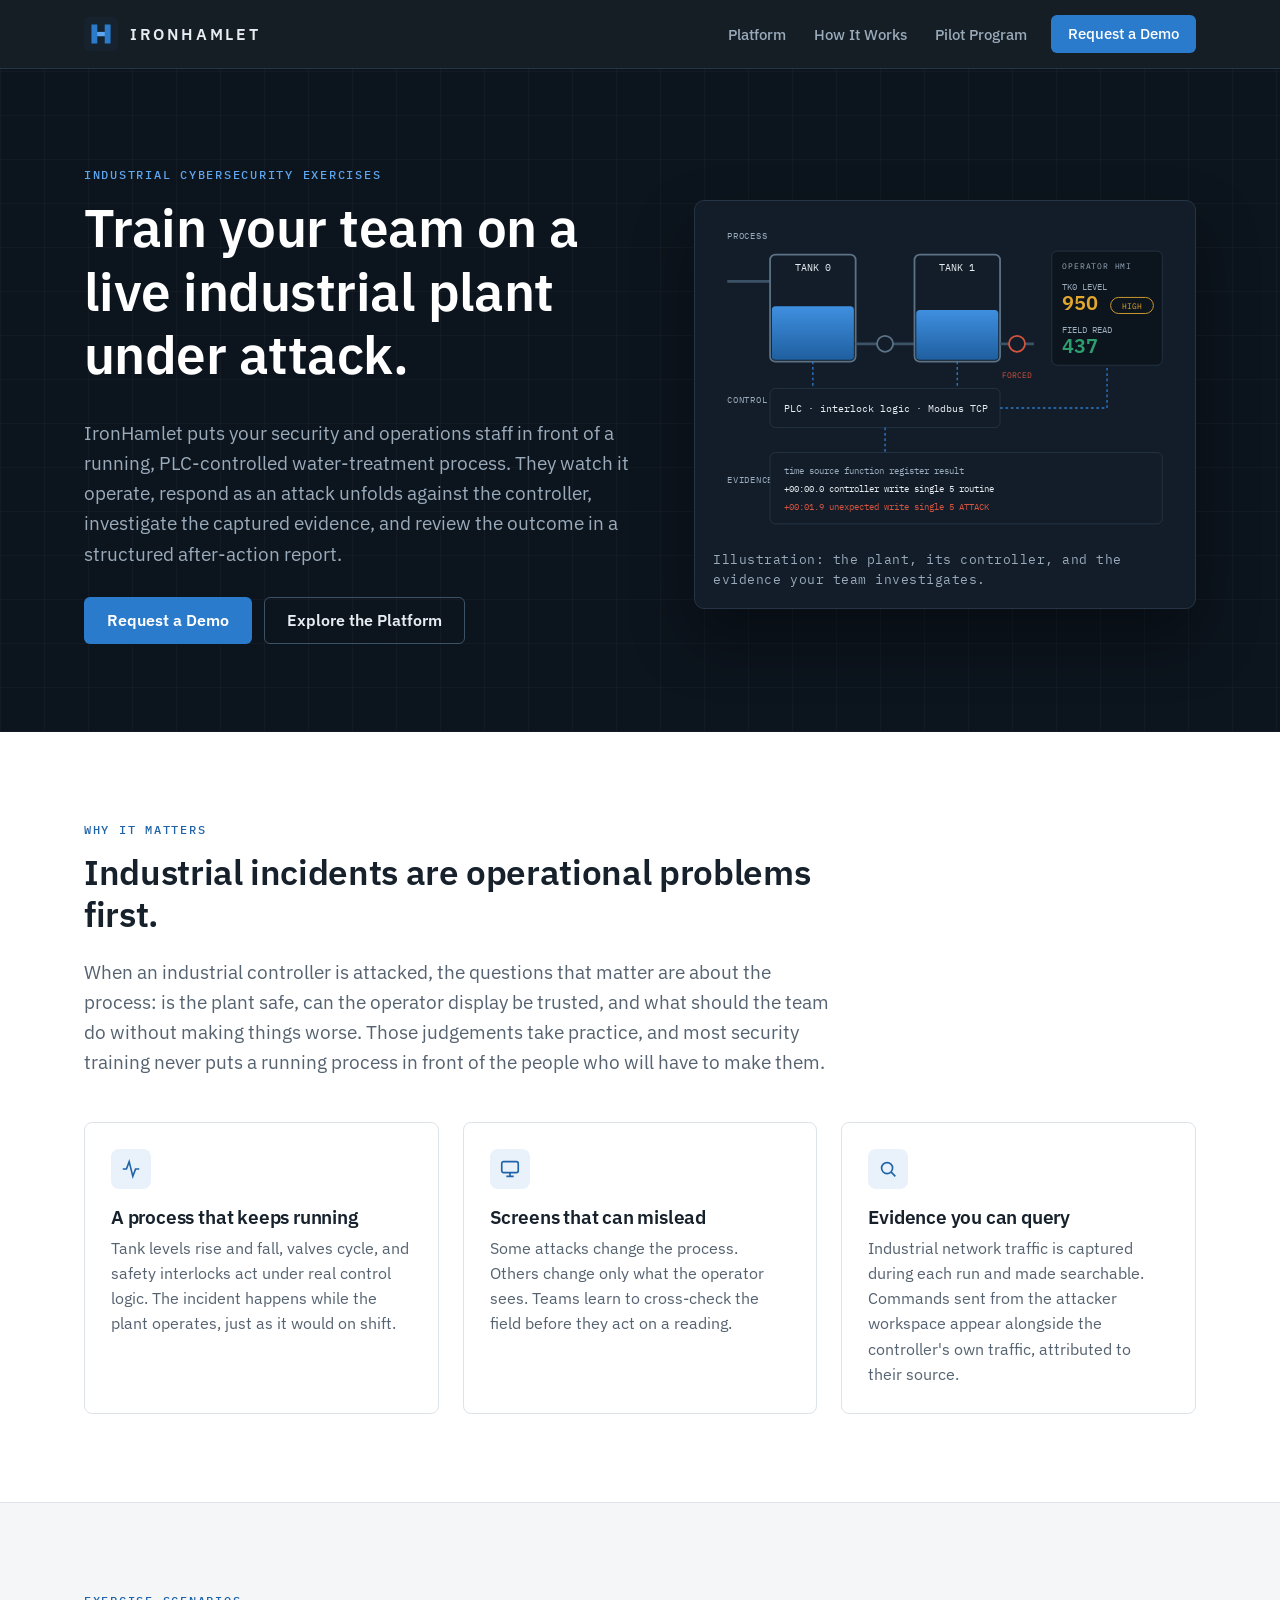
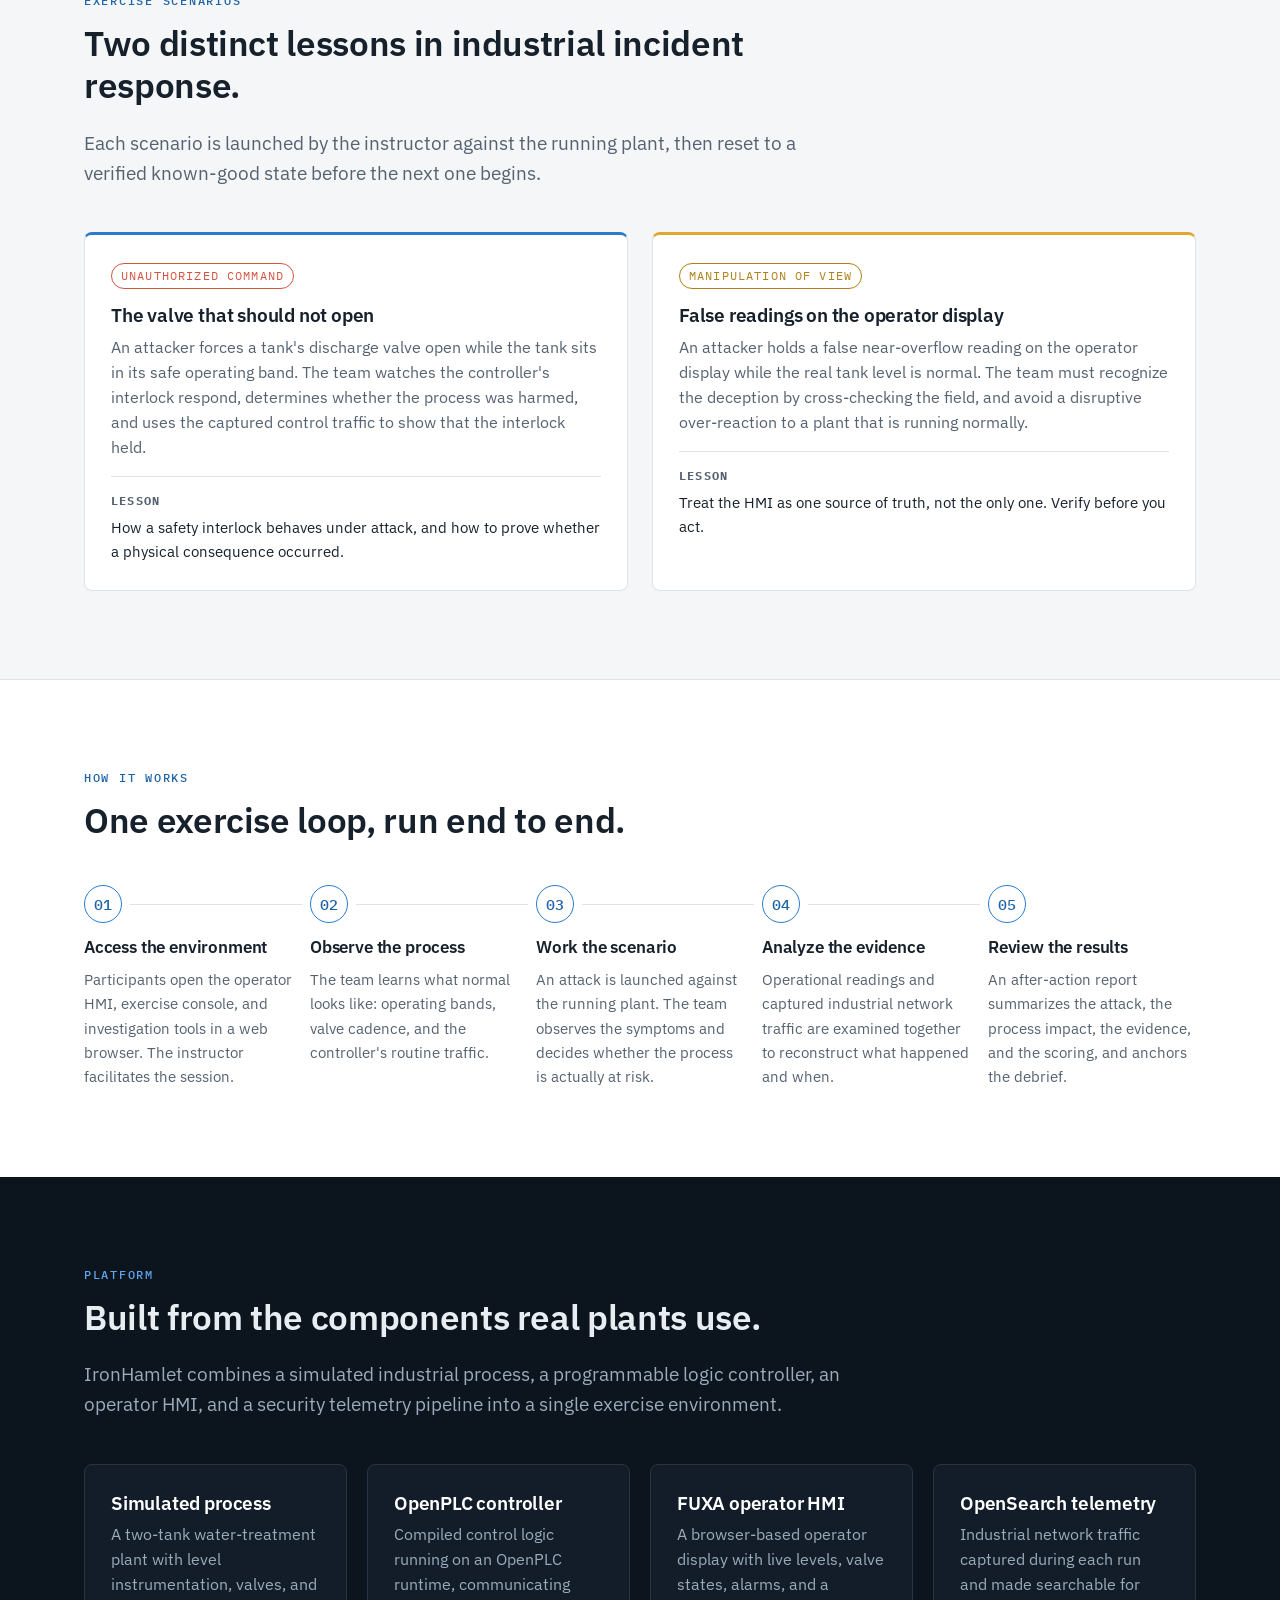
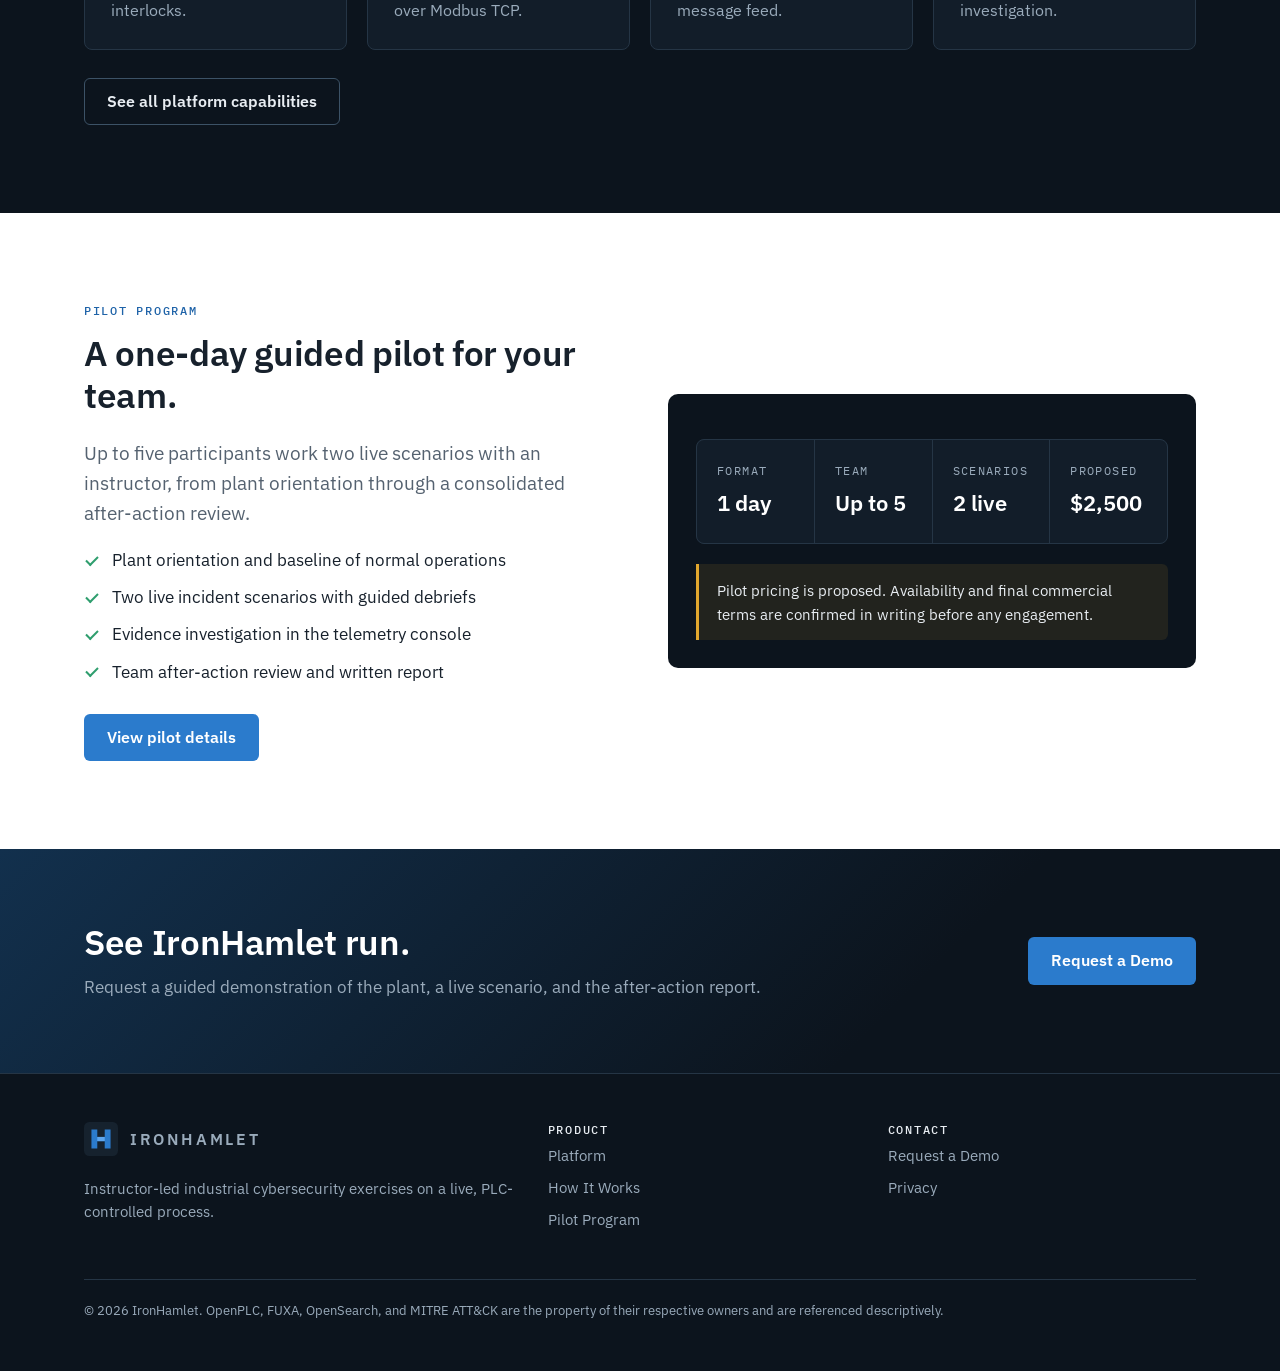
==== index.html @ 6c57e278 "Initial IronHamlet marketing site Static, responsive site for ironhamlet.com: homepage, platform, pi" ====
<!doctype html>
<html lang="en">
<head>
  <meta charset="utf-8">
  <meta name="viewport" content="width=device-width, initial-scale=1">
  <title>IronHamlet | Industrial Cybersecurity Exercises on a Live Plant</title>
  <meta name="description" content="IronHamlet is an instructor-led industrial cybersecurity exercise. Teams defend a PLC-controlled water-treatment process against live attacks, investigate captured evidence, and review an after-action report.">
  <link rel="canonical" href="https://ironhamlet.com/">
  <meta name="theme-color" content="#0c141d">
  <meta property="og:type" content="website">
  <meta property="og:site_name" content="IronHamlet">
  <meta property="og:title" content="IronHamlet | Industrial Cybersecurity Exercises on a Live Plant">
  <meta property="og:description" content="Train your team to respond to an attack on a running industrial process, then investigate the evidence and review what happened.">
  <meta property="og:url" content="https://ironhamlet.com/">
  <meta property="og:image" content="https://ironhamlet.com/assets/img/og-image.png">
  <meta property="og:image:width" content="1200">
  <meta property="og:image:height" content="630">
  <meta property="og:image:alt" content="IronHamlet: industrial cybersecurity exercises on a live plant">
  <meta name="twitter:card" content="summary_large_image">
  <meta name="twitter:title" content="IronHamlet | Industrial Cybersecurity Exercises on a Live Plant">
  <meta name="twitter:description" content="Train your team to respond to an attack on a running industrial process, then investigate the evidence and review what happened.">
  <meta name="twitter:image" content="https://ironhamlet.com/assets/img/og-image.png">
  <link rel="icon" href="/assets/img/mark.svg" type="image/svg+xml">
  <link rel="apple-touch-icon" href="/assets/img/apple-touch-icon.png">
  <link rel="preconnect" href="https://fonts.googleapis.com">
  <link rel="preconnect" href="https://fonts.gstatic.com" crossorigin>
  <link href="https://fonts.googleapis.com/css2?family=IBM+Plex+Mono:wght@500&family=IBM+Plex+Sans:wght@400;500;600&display=swap" rel="stylesheet">
  <link rel="stylesheet" href="/assets/css/site.css">
  <script type="application/ld+json">
  {
    "@context": "https://schema.org",
    "@type": "Organization",
    "name": "IronHamlet",
    "url": "https://ironhamlet.com/",
    "logo": "https://ironhamlet.com/assets/img/apple-touch-icon.png",
    "description": "Instructor-led industrial cybersecurity exercises on a live, PLC-controlled process."
  }
  </script>
</head>
<body>
  <a class="skip-link" href="#main">Skip to content</a>

  <header class="site-header">
    <div class="container">
      <a class="brand" href="/" aria-label="IronHamlet home">
        <svg viewBox="0 0 64 64" aria-hidden="true"><rect width="64" height="64" rx="10" fill="#16222e"/><path d="M14 14h11v14h14V14h11v36H39V36H25v14H14z" fill="#2b7bcc"/><path d="M25 28h14v8H25z" fill="#5ea6ee"/></svg>
        <span class="brand-name">IRONHAMLET</span>
      </a>
      <button class="nav-toggle" type="button" aria-expanded="false" aria-controls="site-nav">Menu</button>
      <nav id="site-nav" class="nav" aria-label="Primary">
        <a href="/platform/">Platform</a>
        <a href="/#how-it-works">How It Works</a>
        <a href="/pilot/">Pilot Program</a>
        <a class="btn btn-primary" href="/contact/">Request a Demo</a>
      </nav>
    </div>
  </header>

  <main id="main">
    <section class="hero dark">
      <div class="container hero-grid">
        <div>
          <p class="eyebrow">Industrial cybersecurity exercises</p>
          <h1>Train your team on a live industrial plant under attack.</h1>
          <p class="lead">IronHamlet puts your security and operations staff in front of a running, PLC-controlled water-treatment process. They watch it operate, respond as an attack unfolds against the controller, investigate the captured evidence, and review the outcome in a structured after-action report.</p>
          <div class="btn-row">
            <a class="btn btn-primary" href="/contact/">Request a Demo</a>
            <a class="btn btn-secondary" href="/platform/">Explore the Platform</a>
          </div>
        </div>

        <figure class="schematic mt-0 mb-0">
          <svg viewBox="0 0 520 360" role="img" aria-labelledby="schem-title schem-desc">
            <title id="schem-title">Exercise plant schematic</title>
            <desc id="schem-desc">A two-tank water-treatment process controlled by a PLC. The operator display shows a false high level for Tank 0 while the field instrument reads normal, and network evidence is captured for investigation.</desc>
            <defs>
              <linearGradient id="water" x1="0" y1="0" x2="0" y2="1"><stop offset="0" stop-color="#3f8fe0"/><stop offset="1" stop-color="#1f5f9f"/></linearGradient>
            </defs>
            <g font-family="IBM Plex Mono, monospace" font-size="10" fill="#9aabbb" letter-spacing=".08em">
              <text x="16" y="22">PROCESS</text>
              <text x="16" y="206">CONTROL</text>
              <text x="16" y="296">EVIDENCE</text>
            </g>
            <!-- process -->
            <line x1="16" y1="70" x2="64" y2="70" stroke="#3c5266" stroke-width="3"/>
            <rect x="64" y="40" width="96" height="120" rx="6" fill="none" stroke="#5c7387" stroke-width="2"/>
            <rect x="66" y="98" width="92" height="60" rx="4" fill="url(#water)"/>
            <text x="112" y="58" text-anchor="middle" font-family="IBM Plex Mono, monospace" font-size="11" fill="#e8edf2">TANK 0</text>
            <path d="M160 140 H226" stroke="#3c5266" stroke-width="3"/>
            <circle cx="193" cy="140" r="9" fill="#121d29" stroke="#5c7387" stroke-width="2"/>
            <rect x="226" y="40" width="96" height="120" rx="6" fill="none" stroke="#5c7387" stroke-width="2"/>
            <rect x="228" y="102" width="92" height="56" rx="4" fill="url(#water)"/>
            <text x="274" y="58" text-anchor="middle" font-family="IBM Plex Mono, monospace" font-size="11" fill="#e8edf2">TANK 1</text>
            <path d="M322 140 H360" stroke="#3c5266" stroke-width="3"/>
            <circle cx="341" cy="140" r="9" fill="#121d29" stroke="#d4543f" stroke-width="2"/>
            <text x="341" y="178" text-anchor="middle" font-family="IBM Plex Mono, monospace" font-size="9" fill="#d4543f">FORCED</text>
            <!-- HMI -->
            <rect x="380" y="36" width="124" height="128" rx="6" fill="#0c141d" stroke="#253545"/>
            <text x="392" y="56" font-family="IBM Plex Mono, monospace" font-size="9" fill="#9aabbb" letter-spacing=".1em">OPERATOR HMI</text>
            <text x="392" y="80" font-family="IBM Plex Mono, monospace" font-size="10" fill="#9aabbb">TK0 LEVEL</text>
            <text x="392" y="102" font-family="IBM Plex Sans, sans-serif" font-size="22" font-weight="600" fill="#e2a72e">950</text>
            <rect x="446" y="88" width="48" height="18" rx="9" fill="none" stroke="#e2a72e"/>
            <text x="470" y="101" text-anchor="middle" font-family="IBM Plex Mono, monospace" font-size="9" fill="#e2a72e">HIGH</text>
            <text x="392" y="128" font-family="IBM Plex Mono, monospace" font-size="10" fill="#9aabbb">FIELD READ</text>
            <text x="392" y="150" font-family="IBM Plex Sans, sans-serif" font-size="22" font-weight="600" fill="#2f9e6e">437</text>
            <!-- control -->
            <rect x="64" y="190" width="258" height="44" rx="6" fill="#121d29" stroke="#253545"/>
            <text x="80" y="217" font-family="IBM Plex Mono, monospace" font-size="11" fill="#e8edf2">PLC  ·  interlock logic  ·  Modbus TCP</text>
            <path d="M112 160 V190 M274 160 V190" stroke="#2b7bcc" stroke-width="1.5" stroke-dasharray="3 3"/>
            <path d="M322 212 H442 V164" stroke="#2b7bcc" stroke-width="1.5" stroke-dasharray="3 3" fill="none"/>
            <!-- evidence -->
            <rect x="64" y="262" width="440" height="80" rx="6" fill="#121d29" stroke="#253545"/>
            <g font-family="IBM Plex Mono, monospace" font-size="10">
              <text x="80" y="286" fill="#9aabbb">time       source       function      register  result</text>
              <text x="80" y="306" fill="#e8edf2">+00:00.0   controller   write single  5         routine</text>
              <text x="80" y="326" fill="#d4543f">+00:01.9   unexpected   write single  5         ATTACK</text>
            </g>
            <path d="M193 234 V262" stroke="#2b7bcc" stroke-width="1.5" stroke-dasharray="3 3"/>
          </svg>
          <figcaption>Illustration: the plant, its controller, and the evidence your team investigates.</figcaption>
        </figure>
      </div>
    </section>

    <section>
      <div class="container">
        <div class="section-head">
          <p class="eyebrow">Why it matters</p>
          <h2>Industrial incidents are operational problems first.</h2>
          <p class="lead">When an industrial controller is attacked, the questions that matter are about the process: is the plant safe, can the operator display be trusted, and what should the team do without making things worse. Those judgements take practice, and most security training never puts a running process in front of the people who will have to make them.</p>
        </div>
        <div class="grid-3">
          <div class="card">
            <div class="icon"><svg viewBox="0 0 24 24" fill="none" stroke="currentColor" stroke-width="1.8" aria-hidden="true"><path d="M3 12h4l3-8 4 16 3-8h4"/></svg></div>
            <h3>A process that keeps running</h3>
            <p>Tank levels rise and fall, valves cycle, and safety interlocks act under real control logic. The incident happens while the plant operates, just as it would on shift.</p>
          </div>
          <div class="card">
            <div class="icon"><svg viewBox="0 0 24 24" fill="none" stroke="currentColor" stroke-width="1.8" aria-hidden="true"><rect x="3" y="4" width="18" height="12" rx="2"/><path d="M8 20h8M12 16v4"/></svg></div>
            <h3>Screens that can mislead</h3>
            <p>Some attacks change the process. Others change only what the operator sees. Teams learn to cross-check the field before they act on a reading.</p>
          </div>
          <div class="card">
            <div class="icon"><svg viewBox="0 0 24 24" fill="none" stroke="currentColor" stroke-width="1.8" aria-hidden="true"><circle cx="11" cy="11" r="6"/><path d="M20 20l-4.5-4.5"/></svg></div>
            <h3>Evidence you can query</h3>
            <p>Industrial network traffic is captured during each run and made searchable. Commands sent from the attacker workspace appear alongside the controller's own traffic, attributed to their source.</p>
          </div>
        </div>
      </div>
    </section>

    <section class="alt">
      <div class="container">
        <div class="section-head">
          <p class="eyebrow">Exercise scenarios</p>
          <h2>Two distinct lessons in industrial incident response.</h2>
          <p class="lead">Each scenario is launched by the instructor against the running plant, then reset to a verified known-good state before the next one begins.</p>
        </div>
        <div class="grid-2">
          <article class="card scenario">
            <span class="tag tag-alarm">Unauthorized command</span>
            <h3>The valve that should not open</h3>
            <p>An attacker forces a tank's discharge valve open while the tank sits in its safe operating band. The team watches the controller's interlock respond, determines whether the process was harmed, and uses the captured control traffic to show that the interlock held.</p>
            <p class="lesson"><strong>Lesson</strong>How a safety interlock behaves under attack, and how to prove whether a physical consequence occurred.</p>
          </article>
          <article class="card scenario view">
            <span class="tag tag-signal">Manipulation of view</span>
            <h3>False readings on the operator display</h3>
            <p>An attacker holds a false near-overflow reading on the operator display while the real tank level is normal. The team must recognize the deception by cross-checking the field, and avoid a disruptive over-reaction to a plant that is running normally.</p>
            <p class="lesson"><strong>Lesson</strong>Treat the HMI as one source of truth, not the only one. Verify before you act.</p>
          </article>
        </div>
      </div>
    </section>

    <section id="how-it-works">
      <div class="container">
        <div class="section-head">
          <p class="eyebrow">How it works</p>
          <h2>One exercise loop, run end to end.</h2>
        </div>
        <ol class="steps">
          <li>
            <h3>Access the environment</h3>
            <p>Participants open the operator HMI, exercise console, and investigation tools in a web browser. The instructor facilitates the session.</p>
          </li>
          <li>
            <h3>Observe the process</h3>
            <p>The team learns what normal looks like: operating bands, valve cadence, and the controller's routine traffic.</p>
          </li>
          <li>
            <h3>Work the scenario</h3>
            <p>An attack is launched against the running plant. The team observes the symptoms and decides whether the process is actually at risk.</p>
          </li>
          <li>
            <h3>Analyze the evidence</h3>
            <p>Operational readings and captured industrial network traffic are examined together to reconstruct what happened and when.</p>
          </li>
          <li>
            <h3>Review the results</h3>
            <p>An after-action report summarizes the attack, the process impact, the evidence, and the scoring, and anchors the debrief.</p>
          </li>
        </ol>
      </div>
    </section>

    <section class="dark">
      <div class="container">
        <div class="section-head">
          <p class="eyebrow">Platform</p>
          <h2>Built from the components real plants use.</h2>
          <p class="lead">IronHamlet combines a simulated industrial process, a programmable logic controller, an operator HMI, and a security telemetry pipeline into a single exercise environment.</p>
        </div>
        <div class="grid-4">
          <div class="card"><h3>Simulated process</h3><p>A two-tank water-treatment plant with level instrumentation, valves, and interlocks.</p></div>
          <div class="card"><h3>OpenPLC controller</h3><p>Compiled control logic running on an OpenPLC runtime, communicating over Modbus TCP.</p></div>
          <div class="card"><h3>FUXA operator HMI</h3><p>A browser-based operator display with live levels, valve states, alarms, and a message feed.</p></div>
          <div class="card"><h3>OpenSearch telemetry</h3><p>Industrial network traffic captured during each run and made searchable for investigation.</p></div>
        </div>
        <div class="btn-row">
          <a class="btn btn-secondary" href="/platform/">See all platform capabilities</a>
        </div>
      </div>
    </section>

    <section>
      <div class="container">
        <div class="split">
          <div>
            <p class="eyebrow">Pilot program</p>
            <h2>A one-day guided pilot for your team.</h2>
            <p class="lead">Up to five participants work two live scenarios with an instructor, from plant orientation through a consolidated after-action review.</p>
            <ul class="checks">
              <li>Plant orientation and baseline of normal operations</li>
              <li>Two live incident scenarios with guided debriefs</li>
              <li>Evidence investigation in the telemetry console</li>
              <li>Team after-action review and written report</li>
            </ul>
            <div class="btn-row">
              <a class="btn btn-primary" href="/pilot/">View pilot details</a>
            </div>
          </div>
          <div class="dark" style="border-radius:10px;padding:28px">
            <dl class="facts">
              <div><dt>Format</dt><dd>1 day</dd></div>
              <div><dt>Team</dt><dd>Up to 5</dd></div>
              <div><dt>Scenarios</dt><dd>2 live</dd></div>
              <div><dt>Proposed</dt><dd>$2,500</dd></div>
            </dl>
            <p class="note" style="margin:20px 0 0">Pilot pricing is proposed. Availability and final commercial terms are confirmed in writing before any engagement.</p>
          </div>
        </div>
      </div>
    </section>

    <section class="cta-band">
      <div class="container">
        <div>
          <h2>See IronHamlet run.</h2>
          <p>Request a guided demonstration of the plant, a live scenario, and the after-action report.</p>
        </div>
        <a class="btn btn-primary" href="/contact/">Request a Demo</a>
      </div>
    </section>
  </main>

  <footer class="site-footer">
    <div class="container">
      <div>
        <a class="brand" href="/" aria-label="IronHamlet home">
          <svg viewBox="0 0 64 64" aria-hidden="true"><rect width="64" height="64" rx="10" fill="#16222e"/><path d="M14 14h11v14h14V14h11v36H39V36H25v14H14z" fill="#2b7bcc"/><path d="M25 28h14v8H25z" fill="#5ea6ee"/></svg>
          <span class="brand-name">IRONHAMLET</span>
        </a>
        <p style="margin-top:14px">Instructor-led industrial cybersecurity exercises on a live, PLC-controlled process.</p>
      </div>
      <div>
        <h4>Product</h4>
        <ul>
          <li><a href="/platform/">Platform</a></li>
          <li><a href="/#how-it-works">How It Works</a></li>
          <li><a href="/pilot/">Pilot Program</a></li>
        </ul>
      </div>
      <div>
        <h4>Contact</h4>
        <ul>
          <li><a href="/contact/">Request a Demo</a></li>
          <li><a href="/privacy/">Privacy</a></li>
        </ul>
      </div>
      <p class="legal">&copy; <span id="year">2026</span> IronHamlet. OpenPLC, FUXA, OpenSearch, and MITRE ATT&amp;CK are the property of their respective owners and are referenced descriptively.</p>
    </div>
  </footer>
  <script src="/assets/js/site.js" defer></script>
</body>
</html>
---- assets/css/site.css ----
/* IronHamlet marketing site — single stylesheet, no build step. */

:root {
  --ink: #0c141d;
  --ink-2: #121d29;
  --ink-3: #1a2734;
  --line-dark: #253545;
  --paper: #ffffff;
  --paper-2: #f4f6f8;
  --line: #dde3e9;
  --text: #17212c;
  --text-muted: #556270;
  --text-on-dark: #e8edf2;
  --muted-on-dark: #9aabbb;
  --accent: #2b7bcc;
  --accent-strong: #1f63a8;
  --accent-on-dark: #5ea6ee;
  --signal: #e2a72e;
  --ok: #2f9e6e;
  --alarm: #d4543f;
  --radius: 6px;
  --max: 1160px;
  --font: "IBM Plex Sans", system-ui, -apple-system, "Segoe UI", Roboto, sans-serif;
  --mono: "IBM Plex Mono", ui-monospace, "SFMono-Regular", Consolas, monospace;
}

*, *::before, *::after { box-sizing: border-box; }

html { -webkit-text-size-adjust: 100%; scroll-behavior: smooth; }
@media (prefers-reduced-motion: reduce) { html { scroll-behavior: auto; } }

body {
  margin: 0;
  font-family: var(--font);
  font-size: 17px;
  line-height: 1.6;
  color: var(--text);
  background: var(--paper);
}

img, svg { max-width: 100%; height: auto; display: block; }

a { color: var(--accent-strong); text-underline-offset: 3px; }
a:hover { color: var(--accent); }

:focus-visible { outline: 3px solid var(--signal); outline-offset: 2px; }

h1, h2, h3, h4 { line-height: 1.2; margin: 0 0 .6em; font-weight: 600; letter-spacing: -0.01em; }
h1 { font-size: clamp(2.1rem, 4.6vw, 3.3rem); }
h2 { font-size: clamp(1.6rem, 3vw, 2.2rem); }
h3 { font-size: 1.2rem; }
p { margin: 0 0 1em; }

.container { width: 100%; max-width: var(--max); margin: 0 auto; padding: 0 24px; }
@media (max-width: 600px) { .container { padding: 0 16px; } }

.skip-link {
  position: absolute; left: -9999px; top: 8px; z-index: 100;
  background: var(--signal); color: var(--ink); padding: 8px 14px; border-radius: var(--radius);
  font-weight: 600; text-decoration: none;
}
.skip-link:focus { left: 8px; }

.eyebrow {
  font-family: var(--mono);
  font-size: .78rem;
  font-weight: 500;
  letter-spacing: .14em;
  text-transform: uppercase;
  color: var(--accent-strong);
  margin: 0 0 .9em;
}
.dark .eyebrow { color: var(--accent-on-dark); }

.lead { font-size: 1.18rem; color: var(--text-muted); max-width: 44em; }
.dark .lead { color: var(--muted-on-dark); }

/* ---------- Header ---------- */
.site-header {
  position: sticky; top: 0; z-index: 50;
  background: rgba(12, 20, 29, .96);
  backdrop-filter: saturate(140%) blur(6px);
  border-bottom: 1px solid var(--line-dark);
}
.site-header .container { display: flex; align-items: center; justify-content: space-between; min-height: 68px; gap: 16px; }
.brand { display: inline-flex; align-items: center; gap: 12px; color: var(--text-on-dark); text-decoration: none; }
.brand:hover { color: #fff; }
.brand svg { width: 34px; height: 34px; flex: none; }
.brand-name { font-weight: 600; letter-spacing: .16em; font-size: 1.02rem; }

.nav { display: flex; align-items: center; gap: 4px; }
.nav a {
  color: var(--muted-on-dark); text-decoration: none; font-size: .95rem; font-weight: 500;
  padding: 8px 12px; border-radius: var(--radius);
}
.nav a:hover, .nav a[aria-current="page"] { color: #fff; }
.nav a[aria-current="page"] { box-shadow: inset 0 -2px 0 var(--accent-on-dark); border-radius: 0; }
.nav .btn { margin-left: 8px; }

.nav-toggle {
  display: none; background: none; border: 1px solid var(--line-dark); color: var(--text-on-dark);
  border-radius: var(--radius); padding: 8px 10px; font: inherit; font-size: .9rem; cursor: pointer;
}

@media (max-width: 860px) {
  .nav-toggle { display: inline-flex; align-items: center; gap: 8px; }
  .nav {
    display: none; position: absolute; left: 0; right: 0; top: 68px;
    flex-direction: column; align-items: stretch; gap: 0;
    background: var(--ink); border-bottom: 1px solid var(--line-dark); padding: 8px 16px 16px;
  }
  .nav.open { display: flex; }
  .nav a { padding: 12px 4px; border-bottom: 1px solid var(--line-dark); }
  .nav a[aria-current="page"] { box-shadow: none; color: var(--accent-on-dark); }
  .nav .btn { margin: 14px 0 0; text-align: center; border-bottom: 0; }
}

/* ---------- Buttons ---------- */
.btn {
  display: inline-block; font-weight: 600; font-size: 1rem; text-decoration: none; line-height: 1.2;
  padding: 13px 22px; border-radius: var(--radius); border: 1px solid transparent; cursor: pointer;
  font-family: inherit; transition: background-color .15s, border-color .15s, color .15s;
}
.btn-primary { background: var(--accent); color: #fff; }
.btn-primary:hover { background: var(--accent-strong); color: #fff; }
.btn-secondary { background: transparent; color: var(--accent-strong); border-color: var(--accent); }
.btn-secondary:hover { background: rgba(43, 123, 204, .08); }
.dark .btn-secondary { color: var(--text-on-dark); border-color: #3c5266; }
.dark .btn-secondary:hover { border-color: var(--accent-on-dark); background: rgba(94, 166, 238, .08); color: #fff; }
.nav .btn { padding: 9px 16px; font-size: .92rem; color: #fff; }
.btn-row { display: flex; flex-wrap: wrap; gap: 12px; margin-top: 28px; }

/* ---------- Sections ---------- */
section { padding: 88px 0; }
@media (max-width: 600px) { section { padding: 60px 0; } }
.alt { background: var(--paper-2); border-top: 1px solid var(--line); border-bottom: 1px solid var(--line); }
.dark { background: var(--ink); color: var(--text-on-dark); }
.section-head { max-width: 760px; margin-bottom: 44px; }

/* ---------- Hero ---------- */
.hero {
  position: relative; overflow: hidden; padding: 96px 0 88px;
  background:
    linear-gradient(rgba(12,20,29,.0), rgba(12,20,29,.0)),
    repeating-linear-gradient(0deg, rgba(255,255,255,.028) 0 1px, transparent 1px 44px),
    repeating-linear-gradient(90deg, rgba(255,255,255,.028) 0 1px, transparent 1px 44px),
    var(--ink);
}
.hero-grid { display: grid; grid-template-columns: 1.05fr .95fr; gap: 56px; align-items: center; }
.hero h1 { color: #fff; }
.hero .lead { margin-bottom: 0; }
@media (max-width: 960px) { .hero-grid { grid-template-columns: 1fr; gap: 44px; } }
@media (max-width: 600px) { .hero { padding: 60px 0 56px; } }

.page-hero { padding: 72px 0 64px; background: var(--ink); color: var(--text-on-dark); border-bottom: 1px solid var(--line-dark); }
.page-hero h1 { color: #fff; font-size: clamp(1.9rem, 4vw, 2.8rem); }

/* ---------- Schematic figure ---------- */
.schematic {
  margin: 0;
  background: var(--ink-2); border: 1px solid var(--line-dark); border-radius: 10px; padding: 18px;
  box-shadow: 0 30px 60px rgba(0,0,0,.35);
}
.schematic figcaption { font-size: .8rem; color: var(--muted-on-dark); margin-top: 10px; font-family: var(--mono); letter-spacing: .04em; }

/* ---------- Cards & grids ---------- */
.grid-3 { display: grid; grid-template-columns: repeat(3, 1fr); gap: 24px; }
.grid-2 { display: grid; grid-template-columns: repeat(2, 1fr); gap: 24px; }
.grid-4 { display: grid; grid-template-columns: repeat(4, 1fr); gap: 20px; }
@media (max-width: 960px) { .grid-4 { grid-template-columns: repeat(2, 1fr); } .grid-3 { grid-template-columns: 1fr 1fr; } }
@media (max-width: 680px) { .grid-4, .grid-3, .grid-2 { grid-template-columns: 1fr; } }

.card {
  background: var(--paper); border: 1px solid var(--line); border-radius: 8px; padding: 26px;
}
.card h3 { margin-bottom: .45em; }
.card p:last-child { margin-bottom: 0; }
.card p { color: var(--text-muted); font-size: .98rem; }
.dark .card { background: var(--ink-2); border-color: var(--line-dark); }
.dark .card p { color: var(--muted-on-dark); }
.dark .card h3 { color: #fff; }

.icon {
  width: 40px; height: 40px; border-radius: 8px; display: grid; place-items: center;
  background: rgba(43,123,204,.1); color: var(--accent-strong); margin-bottom: 16px;
}
.icon svg { width: 22px; height: 22px; }
.dark .icon { background: rgba(94,166,238,.12); color: var(--accent-on-dark); }

.tag {
  display: inline-block; font-family: var(--mono); font-size: .72rem; letter-spacing: .1em; text-transform: uppercase;
  padding: 3px 9px; border-radius: 999px; border: 1px solid currentColor; margin-bottom: 14px;
}
.tag-alarm { color: var(--alarm); }
.tag-signal { color: #b07f17; }
.dark .tag-signal { color: var(--signal); }

.scenario { border-top: 3px solid var(--accent); }
.scenario.view { border-top-color: var(--signal); }
.scenario .lesson { font-size: .95rem; color: var(--text); border-top: 1px solid var(--line); padding-top: 14px; margin-top: 16px; }
.scenario .lesson strong { font-family: var(--mono); font-size: .76rem; letter-spacing: .1em; text-transform: uppercase; color: var(--text-muted); display: block; margin-bottom: 4px; }

/* ---------- Steps ---------- */
.steps { list-style: none; margin: 0; padding: 0; display: grid; grid-template-columns: repeat(5, 1fr); gap: 18px; counter-reset: step; }
.steps li { position: relative; padding-top: 52px; }
.steps li::before {
  counter-increment: step; content: counter(step, decimal-leading-zero);
  position: absolute; top: 0; left: 0; font-family: var(--mono); font-weight: 500; font-size: .95rem;
  color: var(--accent-strong); border: 1px solid var(--accent); border-radius: 999px; width: 38px; height: 38px;
  display: grid; place-items: center; background: var(--paper);
}
.steps li::after { content: ""; position: absolute; top: 19px; left: 46px; right: -10px; height: 1px; background: var(--line); }
.steps li:last-child::after { display: none; }
.steps h3 { font-size: 1.05rem; }
.steps p { font-size: .95rem; color: var(--text-muted); margin: 0; }
@media (max-width: 960px) {
  .steps { grid-template-columns: 1fr; gap: 26px; }
  .steps li { padding: 0 0 0 58px; min-height: 38px; }
  .steps li::after { top: 46px; left: 19px; right: auto; width: 1px; height: calc(100% - 30px); }
}

/* ---------- Feature list ---------- */
.feature { display: grid; grid-template-columns: 40px 1fr; gap: 18px; padding: 26px 0; border-top: 1px solid var(--line); }
.feature:first-child { border-top: 0; padding-top: 0; }
.feature .icon { margin: 0; }
.feature h3 { margin-bottom: .35em; }
.feature p { color: var(--text-muted); margin: 0; }
.feature .benefit { color: var(--text); margin-top: 8px; font-size: .96rem; }
.feature .benefit b { font-weight: 600; }

/* ---------- Screenshot frame ---------- */
.shot { margin: 0; }
.shot .frame { border: 1px solid var(--line); border-radius: 10px; overflow: hidden; background: var(--ink); box-shadow: 0 18px 40px rgba(12,20,29,.14); }
.shot .bar { height: 30px; background: #1d2a37; display: flex; align-items: center; gap: 6px; padding: 0 12px; }
.shot .bar span { width: 9px; height: 9px; border-radius: 50%; background: #3a4c5e; }
.shot figcaption { font-size: .9rem; color: var(--text-muted); margin-top: 12px; }

.split { display: grid; grid-template-columns: 1fr 1fr; gap: 56px; align-items: center; }
@media (max-width: 900px) { .split { grid-template-columns: 1fr; gap: 36px; } }

ul.checks { list-style: none; padding: 0; margin: 0 0 1em; }
ul.checks li { position: relative; padding-left: 28px; margin-bottom: 10px; }
ul.checks li::before {
  content: ""; position: absolute; left: 2px; top: .5em; width: 12px; height: 7px;
  border-left: 2px solid var(--ok); border-bottom: 2px solid var(--ok); transform: rotate(-45deg);
}
.dark ul.checks li { color: var(--text-on-dark); }

/* ---------- Pilot ---------- */
.facts { display: grid; grid-template-columns: repeat(4, 1fr); gap: 1px; background: var(--line-dark); border: 1px solid var(--line-dark); border-radius: 8px; overflow: hidden; }
.facts div { background: var(--ink-2); padding: 22px 20px; }
.facts dt { font-family: var(--mono); font-size: .72rem; letter-spacing: .12em; text-transform: uppercase; color: var(--muted-on-dark); margin-bottom: 6px; }
.facts dd { margin: 0; font-size: 1.35rem; font-weight: 600; color: #fff; }
@media (max-width: 760px) { .facts { grid-template-columns: 1fr 1fr; } }

.note {
  border-left: 3px solid var(--signal); background: rgba(226,167,46,.08); padding: 14px 18px; border-radius: 0 6px 6px 0;
  font-size: .95rem; color: var(--text);
}
.dark .note { color: var(--text-on-dark); background: rgba(226,167,46,.1); }

table.schedule { width: 100%; border-collapse: collapse; font-size: .96rem; }
table.schedule th, table.schedule td { text-align: left; padding: 12px 14px; border-bottom: 1px solid var(--line); vertical-align: top; }
table.schedule th { font-family: var(--mono); font-size: .74rem; letter-spacing: .1em; text-transform: uppercase; color: var(--text-muted); font-weight: 500; }
table.schedule td:first-child { font-family: var(--mono); font-size: .88rem; white-space: nowrap; color: var(--text-muted); }
table.schedule td:nth-child(2) { font-weight: 600; white-space: nowrap; }
.table-wrap { overflow-x: auto; border: 1px solid var(--line); border-radius: 8px; background: var(--paper); }
@media (max-width: 640px) {
  table.schedule thead { display: none; }
  table.schedule tr { display: block; padding: 12px 14px; border-bottom: 1px solid var(--line); }
  table.schedule td { display: block; padding: 2px 0; border: 0; white-space: normal !important; }
}

details.faq { border-top: 1px solid var(--line); padding: 18px 0; }
details.faq:last-of-type { border-bottom: 1px solid var(--line); }
details.faq summary { cursor: pointer; font-weight: 600; list-style: none; display: flex; justify-content: space-between; gap: 16px; }
details.faq summary::-webkit-details-marker { display: none; }
details.faq summary::after { content: "+"; font-family: var(--mono); color: var(--accent-strong); font-size: 1.2rem; line-height: 1; }
details.faq[open] summary::after { content: "\2212"; }
details.faq p { color: var(--text-muted); margin: 12px 0 0; }

/* ---------- CTA band ---------- */
.cta-band { background: linear-gradient(135deg, #12304d, var(--ink) 70%); color: var(--text-on-dark); padding: 72px 0; }
.cta-band .container { display: flex; align-items: center; justify-content: space-between; gap: 32px; flex-wrap: wrap; }
.cta-band h2 { color: #fff; margin-bottom: .3em; }
.cta-band p { color: var(--muted-on-dark); margin: 0; max-width: 40em; }

/* ---------- Forms ---------- */
.form { display: grid; grid-template-columns: 1fr 1fr; gap: 18px 20px; }
.form .full { grid-column: 1 / -1; }
@media (max-width: 640px) { .form { grid-template-columns: 1fr; } }
.field label { display: block; font-weight: 600; font-size: .92rem; margin-bottom: 6px; }
.field .opt { font-weight: 400; color: var(--text-muted); }
.field input, .field select, .field textarea {
  width: 100%; font: inherit; font-size: 1rem; color: var(--text); background: #fff;
  border: 1px solid #c3ccd5; border-radius: var(--radius); padding: 11px 12px;
}
.field textarea { min-height: 130px; resize: vertical; }
.field input:focus, .field select:focus, .field textarea:focus { outline: 2px solid var(--accent); outline-offset: 0; border-color: var(--accent); }
.hp { position: absolute !important; left: -10000px !important; width: 1px; height: 1px; overflow: hidden; }
.form-status { grid-column: 1 / -1; margin: 0; font-weight: 500; min-height: 1.6em; }
.form-status.ok { color: var(--ok); }
.form-status.err { color: var(--alarm); }
.fineprint { font-size: .86rem; color: var(--text-muted); }

/* ---------- Footer ---------- */
.site-footer { background: var(--ink); color: var(--muted-on-dark); padding: 48px 0 36px; font-size: .92rem; border-top: 1px solid var(--line-dark); }
.site-footer .container { display: grid; grid-template-columns: 1.4fr 1fr 1fr; gap: 32px; }
.site-footer h4 { color: var(--text-on-dark); font-size: .78rem; font-family: var(--mono); letter-spacing: .14em; text-transform: uppercase; font-weight: 500; }
.site-footer ul { list-style: none; padding: 0; margin: 0; }
.site-footer li { margin-bottom: 8px; }
.site-footer a { color: var(--muted-on-dark); text-decoration: none; }
.site-footer a:hover { color: #fff; }
.site-footer .legal { grid-column: 1 / -1; border-top: 1px solid var(--line-dark); padding-top: 20px; margin-top: 8px; font-size: .84rem; }
@media (max-width: 760px) { .site-footer .container { grid-template-columns: 1fr; } }

.muted { color: var(--text-muted); }
.center { text-align: center; }
.mt-0 { margin-top: 0; }
.mb-0 { margin-bottom: 0; }

.page-hero .lead { color: var(--muted-on-dark); }
.page-hero .eyebrow { color: var(--accent-on-dark); }
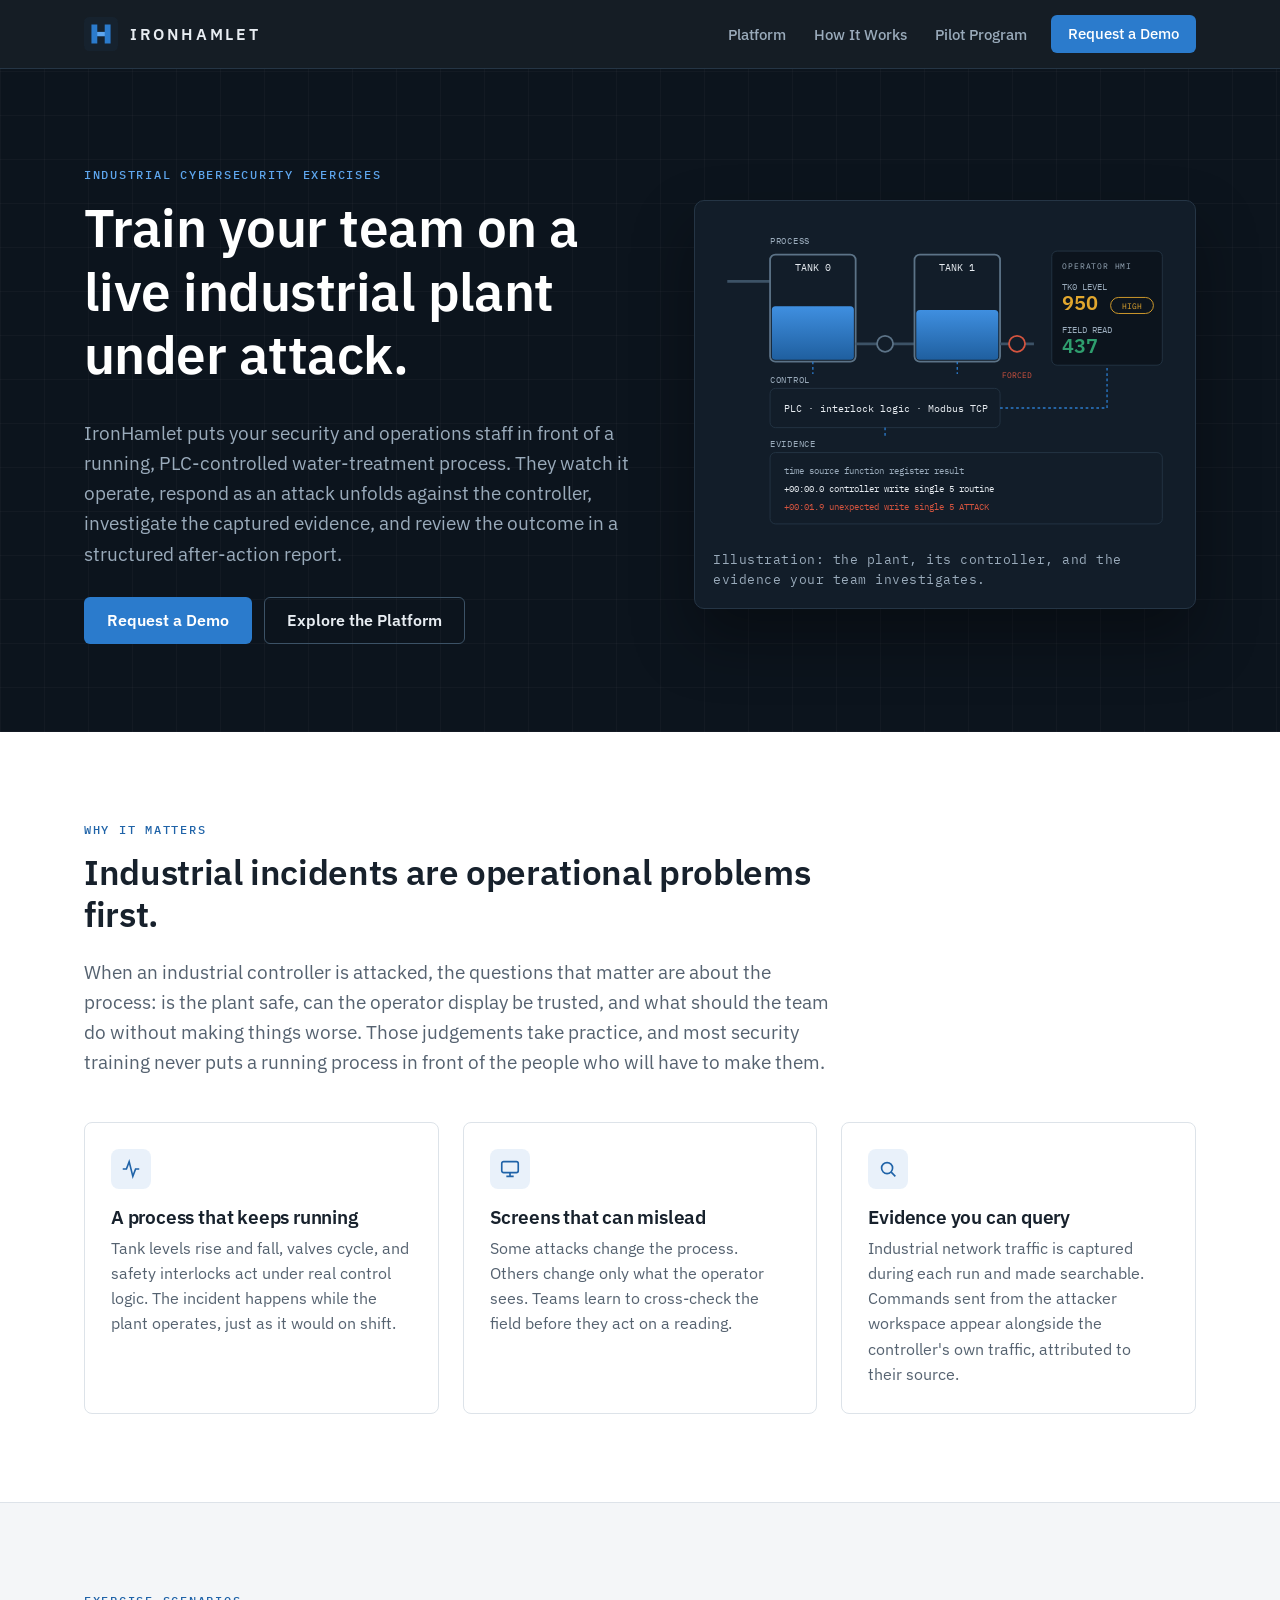
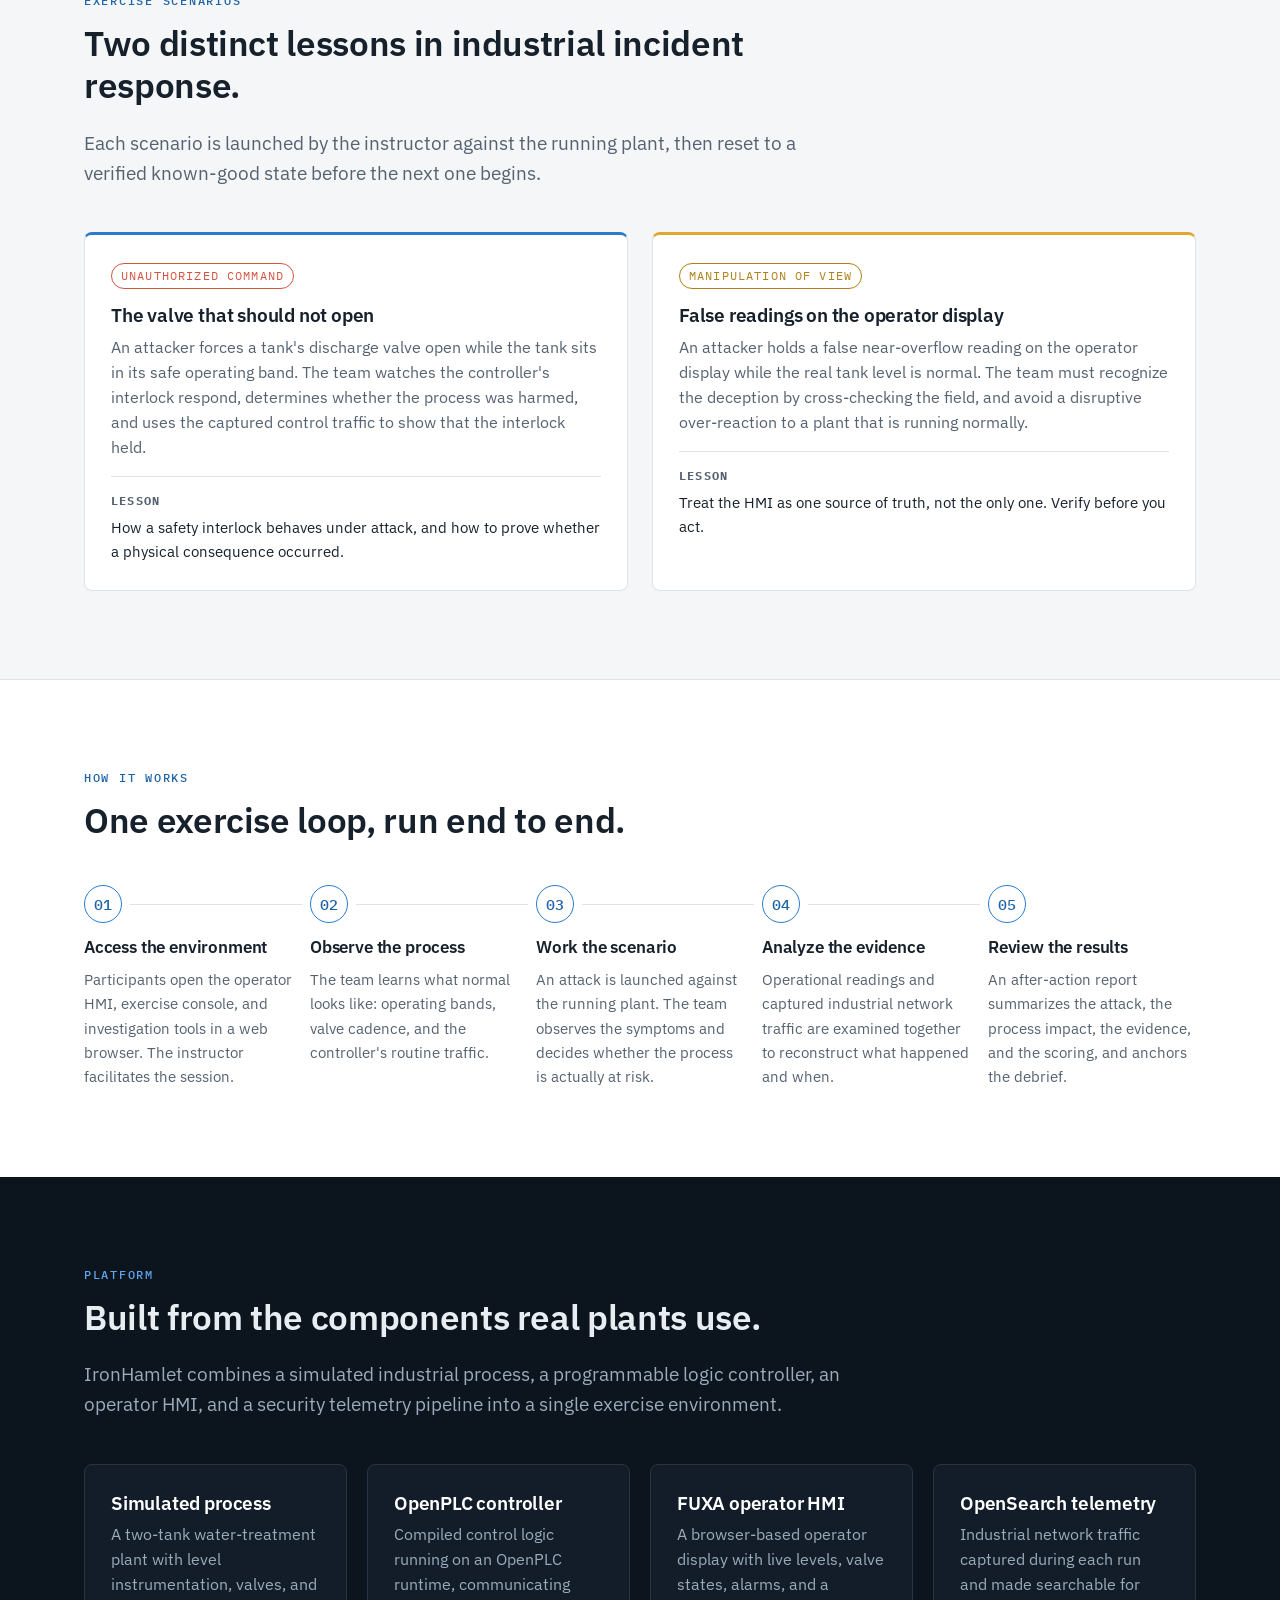
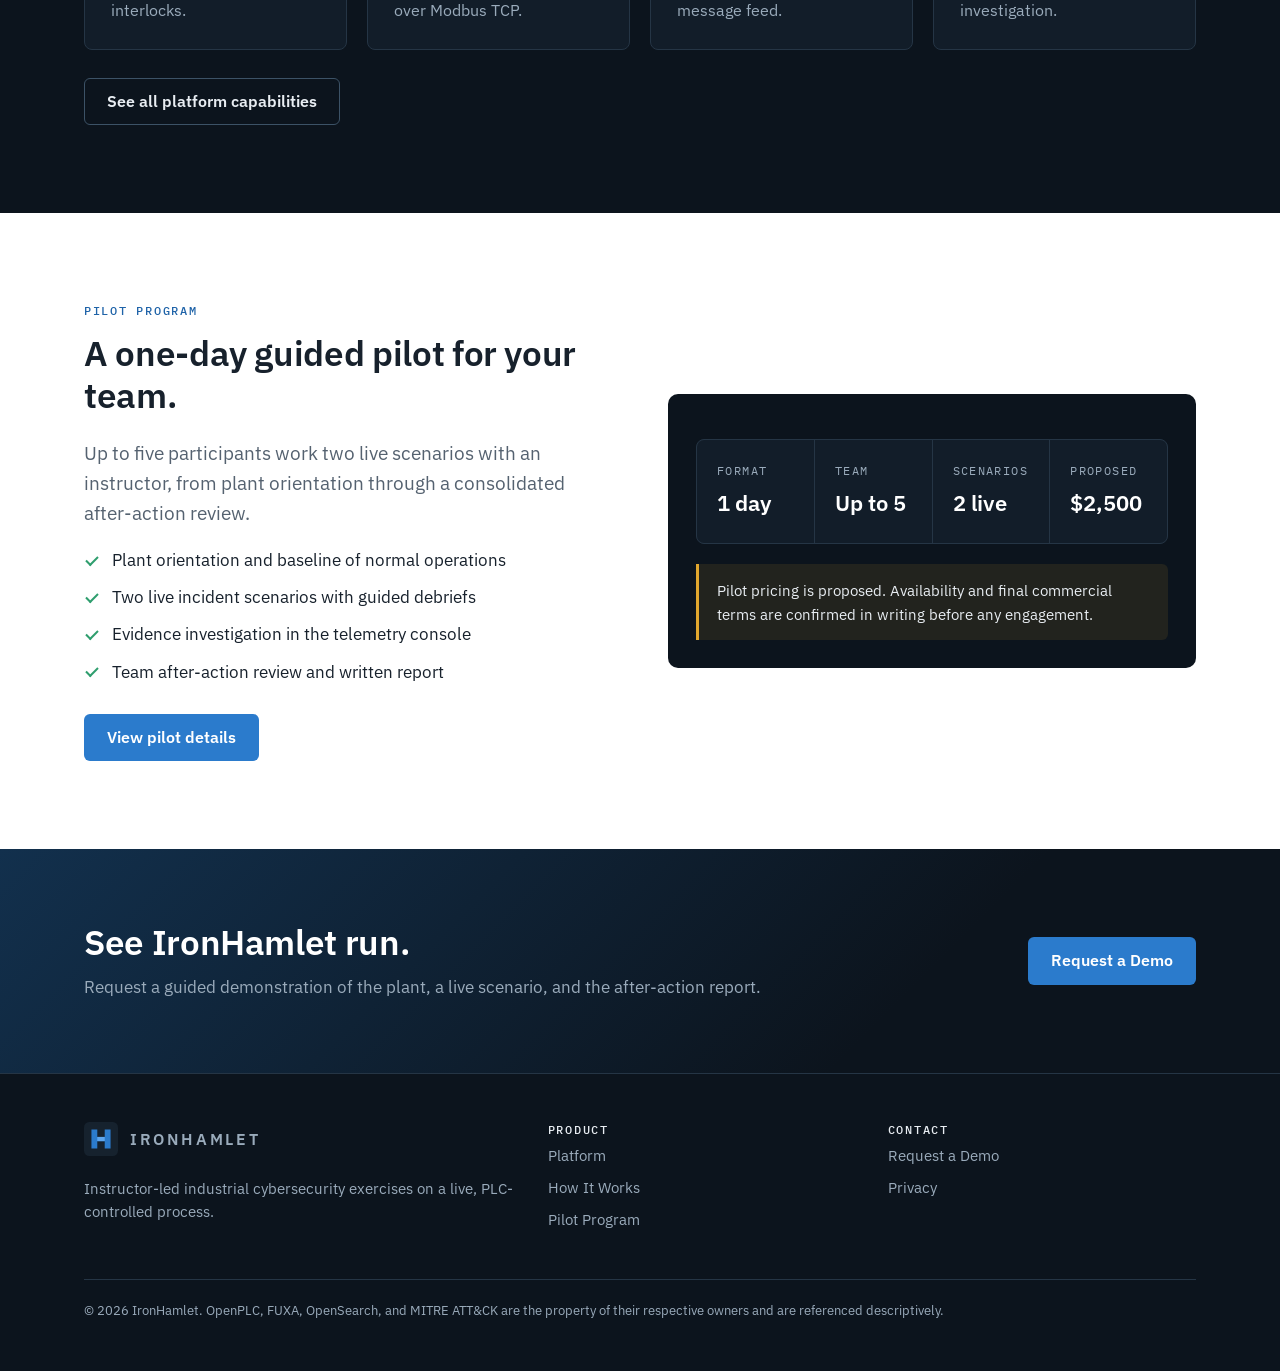
==== commit 67bcf116: "Hero illustration: move layer labels above their boxes Co-Authored-By: Claude Opus 5.5 <noreply@anth" ====
--- a/index.html
+++ b/index.html
@@ -20,12 +20,12 @@
   <meta name="twitter:title" content="IronHamlet | Industrial Cybersecurity Exercises on a Live Plant">
   <meta name="twitter:description" content="Train your team to respond to an attack on a running industrial process, then investigate the evidence and review what happened.">
   <meta name="twitter:image" content="https://ironhamlet.com/assets/img/og-image.png">
-  <link rel="icon" href="/assets/img/mark.svg" type="image/svg+xml">
-  <link rel="apple-touch-icon" href="/assets/img/apple-touch-icon.png">
+  <link rel="icon" href="./assets/img/mark.svg" type="image/svg+xml">
+  <link rel="apple-touch-icon" href="./assets/img/apple-touch-icon.png">
   <link rel="preconnect" href="https://fonts.googleapis.com">
   <link rel="preconnect" href="https://fonts.gstatic.com" crossorigin>
   <link href="https://fonts.googleapis.com/css2?family=IBM+Plex+Mono:wght@500&family=IBM+Plex+Sans:wght@400;500;600&display=swap" rel="stylesheet">
-  <link rel="stylesheet" href="/assets/css/site.css">
+  <link rel="stylesheet" href="./assets/css/site.css">
   <script type="application/ld+json">
   {
     "@context": "https://schema.org",
@@ -42,16 +42,16 @@
 
   <header class="site-header">
     <div class="container">
-      <a class="brand" href="/" aria-label="IronHamlet home">
+      <a class="brand" href="./" aria-label="IronHamlet home">
         <svg viewBox="0 0 64 64" aria-hidden="true"><rect width="64" height="64" rx="10" fill="#16222e"/><path d="M14 14h11v14h14V14h11v36H39V36H25v14H14z" fill="#2b7bcc"/><path d="M25 28h14v8H25z" fill="#5ea6ee"/></svg>
         <span class="brand-name">IRONHAMLET</span>
       </a>
       <button class="nav-toggle" type="button" aria-expanded="false" aria-controls="site-nav">Menu</button>
       <nav id="site-nav" class="nav" aria-label="Primary">
-        <a href="/platform/">Platform</a>
-        <a href="/#how-it-works">How It Works</a>
-        <a href="/pilot/">Pilot Program</a>
-        <a class="btn btn-primary" href="/contact/">Request a Demo</a>
+        <a href="./platform/">Platform</a>
+        <a href="#how-it-works">How It Works</a>
+        <a href="./pilot/">Pilot Program</a>
+        <a class="btn btn-primary" href="./contact/">Request a Demo</a>
       </nav>
     </div>
   </header>
@@ -64,8 +64,8 @@
           <h1>Train your team on a live industrial plant under attack.</h1>
           <p class="lead">IronHamlet puts your security and operations staff in front of a running, PLC-controlled water-treatment process. They watch it operate, respond as an attack unfolds against the controller, investigate the captured evidence, and review the outcome in a structured after-action report.</p>
           <div class="btn-row">
-            <a class="btn btn-primary" href="/contact/">Request a Demo</a>
-            <a class="btn btn-secondary" href="/platform/">Explore the Platform</a>
+            <a class="btn btn-primary" href="./contact/">Request a Demo</a>
+            <a class="btn btn-secondary" href="./platform/">Explore the Platform</a>
           </div>
         </div>
 
@@ -77,9 +77,9 @@
               <linearGradient id="water" x1="0" y1="0" x2="0" y2="1"><stop offset="0" stop-color="#3f8fe0"/><stop offset="1" stop-color="#1f5f9f"/></linearGradient>
             </defs>
             <g font-family="IBM Plex Mono, monospace" font-size="10" fill="#9aabbb" letter-spacing=".08em">
-              <text x="16" y="22">PROCESS</text>
-              <text x="16" y="206">CONTROL</text>
-              <text x="16" y="296">EVIDENCE</text>
+              <text x="64" y="28">PROCESS</text>
+              <text x="64" y="184">CONTROL</text>
+              <text x="64" y="256">EVIDENCE</text>
             </g>
             <!-- process -->
             <line x1="16" y1="70" x2="64" y2="70" stroke="#3c5266" stroke-width="3"/>
@@ -106,7 +106,7 @@
             <!-- control -->
             <rect x="64" y="190" width="258" height="44" rx="6" fill="#121d29" stroke="#253545"/>
             <text x="80" y="217" font-family="IBM Plex Mono, monospace" font-size="11" fill="#e8edf2">PLC  ·  interlock logic  ·  Modbus TCP</text>
-            <path d="M112 160 V190 M274 160 V190" stroke="#2b7bcc" stroke-width="1.5" stroke-dasharray="3 3"/>
+            <path d="M112 160 V174 M274 160 V174" stroke="#2b7bcc" stroke-width="1.5" stroke-dasharray="3 3"/>
             <path d="M322 212 H442 V164" stroke="#2b7bcc" stroke-width="1.5" stroke-dasharray="3 3" fill="none"/>
             <!-- evidence -->
             <rect x="64" y="262" width="440" height="80" rx="6" fill="#121d29" stroke="#253545"/>
@@ -115,7 +115,7 @@
               <text x="80" y="306" fill="#e8edf2">+00:00.0   controller   write single  5         routine</text>
               <text x="80" y="326" fill="#d4543f">+00:01.9   unexpected   write single  5         ATTACK</text>
             </g>
-            <path d="M193 234 V262" stroke="#2b7bcc" stroke-width="1.5" stroke-dasharray="3 3"/>
+            <path d="M193 234 V246" stroke="#2b7bcc" stroke-width="1.5" stroke-dasharray="3 3"/>
           </svg>
           <figcaption>Illustration: the plant, its controller, and the evidence your team investigates.</figcaption>
         </figure>
@@ -218,7 +218,7 @@
           <div class="card"><h3>OpenSearch telemetry</h3><p>Industrial network traffic captured during each run and made searchable for investigation.</p></div>
         </div>
         <div class="btn-row">
-          <a class="btn btn-secondary" href="/platform/">See all platform capabilities</a>
+          <a class="btn btn-secondary" href="./platform/">See all platform capabilities</a>
         </div>
       </div>
     </section>
@@ -237,7 +237,7 @@
               <li>Team after-action review and written report</li>
             </ul>
             <div class="btn-row">
-              <a class="btn btn-primary" href="/pilot/">View pilot details</a>
+              <a class="btn btn-primary" href="./pilot/">View pilot details</a>
             </div>
           </div>
           <div class="dark" style="border-radius:10px;padding:28px">
@@ -259,7 +259,7 @@
           <h2>See IronHamlet run.</h2>
           <p>Request a guided demonstration of the plant, a live scenario, and the after-action report.</p>
         </div>
-        <a class="btn btn-primary" href="/contact/">Request a Demo</a>
+        <a class="btn btn-primary" href="./contact/">Request a Demo</a>
       </div>
     </section>
   </main>
@@ -267,7 +267,7 @@
   <footer class="site-footer">
     <div class="container">
       <div>
-        <a class="brand" href="/" aria-label="IronHamlet home">
+        <a class="brand" href="./" aria-label="IronHamlet home">
           <svg viewBox="0 0 64 64" aria-hidden="true"><rect width="64" height="64" rx="10" fill="#16222e"/><path d="M14 14h11v14h14V14h11v36H39V36H25v14H14z" fill="#2b7bcc"/><path d="M25 28h14v8H25z" fill="#5ea6ee"/></svg>
           <span class="brand-name">IRONHAMLET</span>
         </a>
@@ -276,21 +276,21 @@
       <div>
         <h4>Product</h4>
         <ul>
-          <li><a href="/platform/">Platform</a></li>
-          <li><a href="/#how-it-works">How It Works</a></li>
-          <li><a href="/pilot/">Pilot Program</a></li>
+          <li><a href="./platform/">Platform</a></li>
+          <li><a href="#how-it-works">How It Works</a></li>
+          <li><a href="./pilot/">Pilot Program</a></li>
         </ul>
       </div>
       <div>
         <h4>Contact</h4>
         <ul>
-          <li><a href="/contact/">Request a Demo</a></li>
-          <li><a href="/privacy/">Privacy</a></li>
+          <li><a href="./contact/">Request a Demo</a></li>
+          <li><a href="./privacy/">Privacy</a></li>
         </ul>
       </div>
       <p class="legal">&copy; <span id="year">2026</span> IronHamlet. OpenPLC, FUXA, OpenSearch, and MITRE ATT&amp;CK are the property of their respective owners and are referenced descriptively.</p>
     </div>
   </footer>
-  <script src="/assets/js/site.js" defer></script>
+  <script src="./assets/js/site.js" defer></script>
 </body>
 </html>
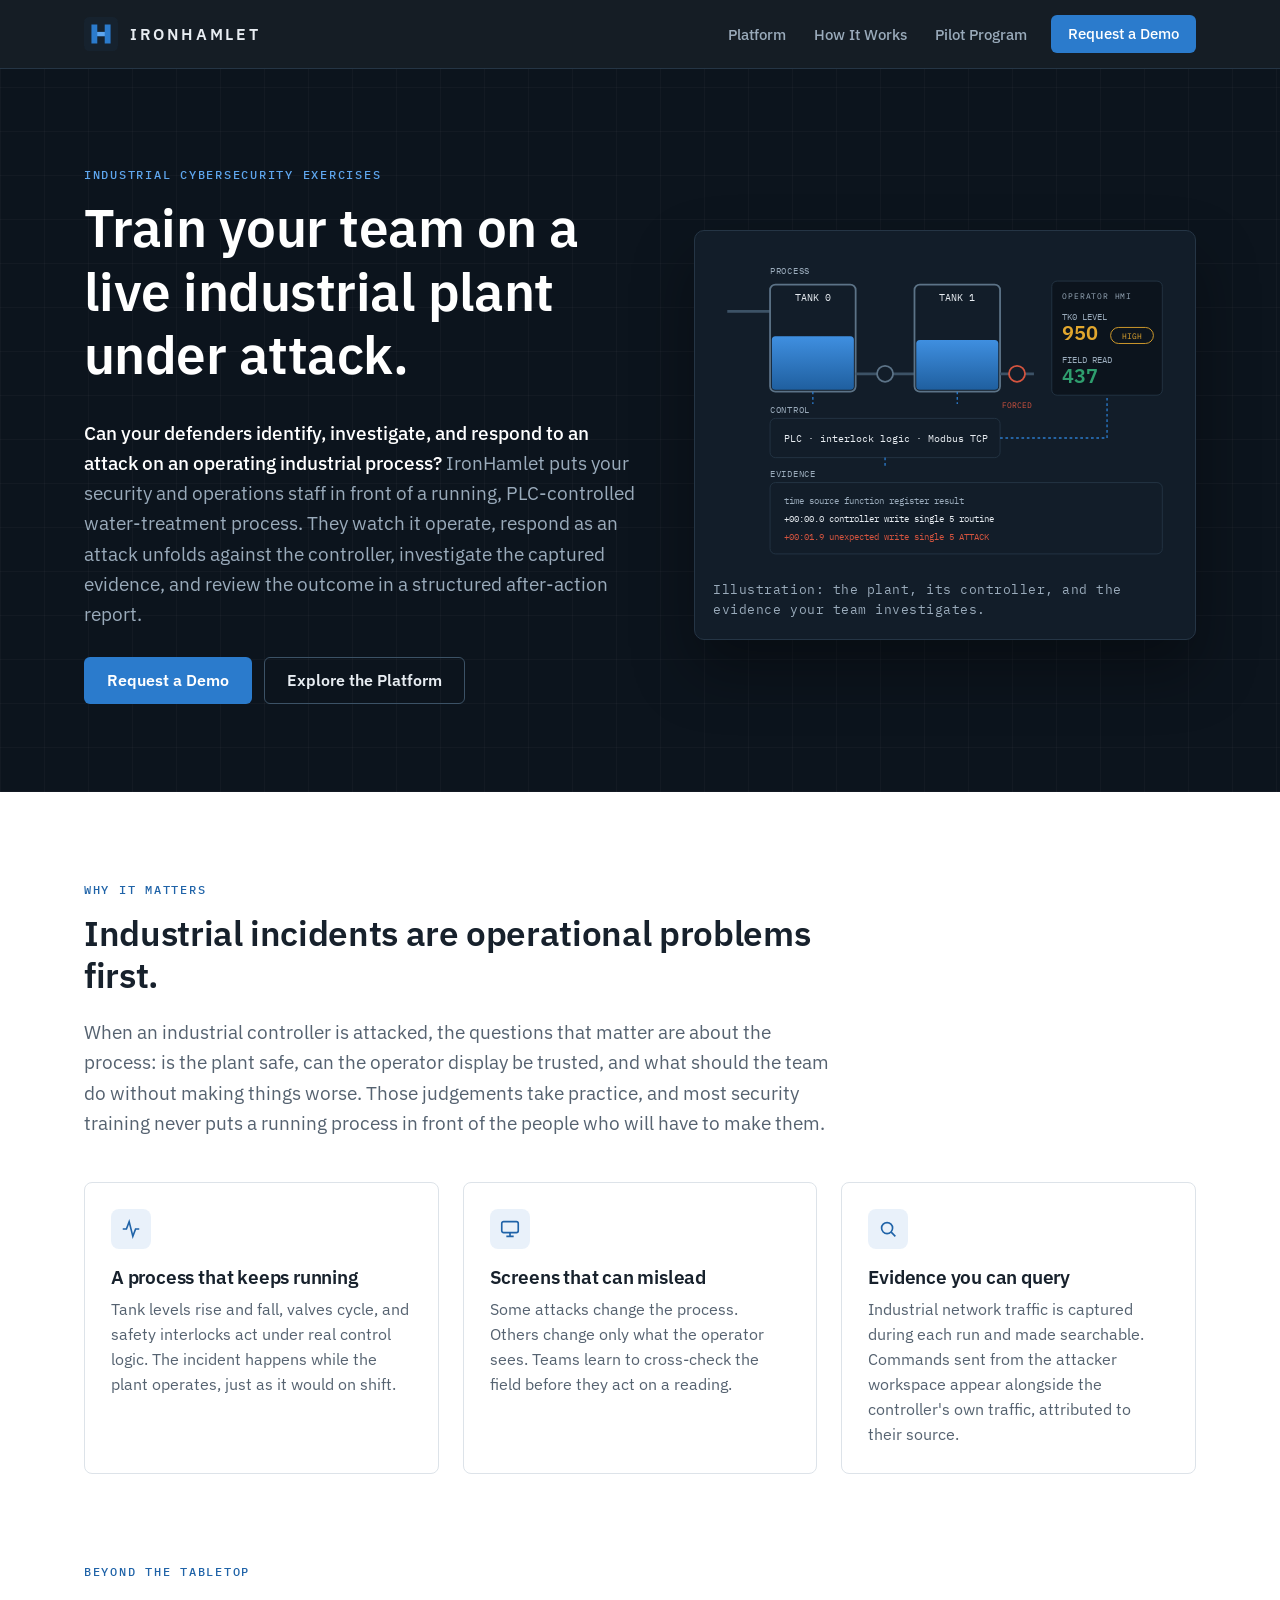
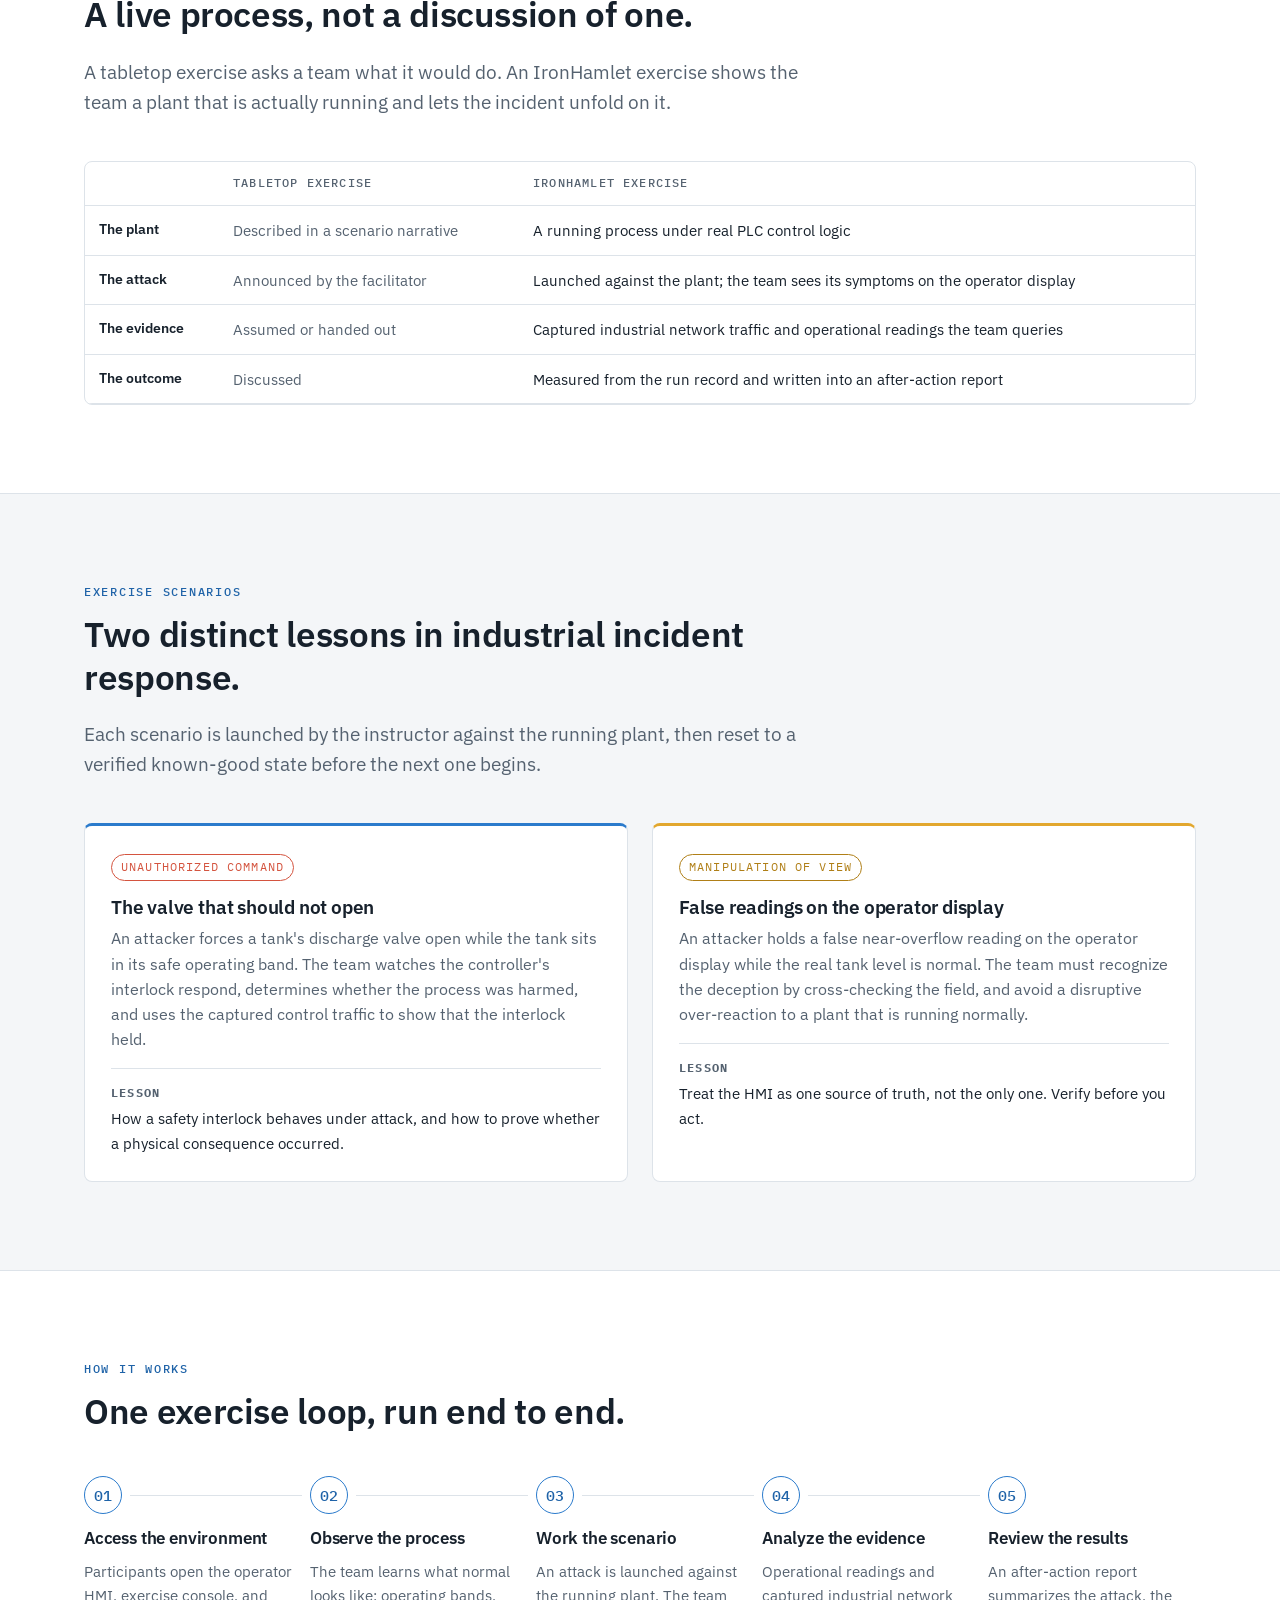
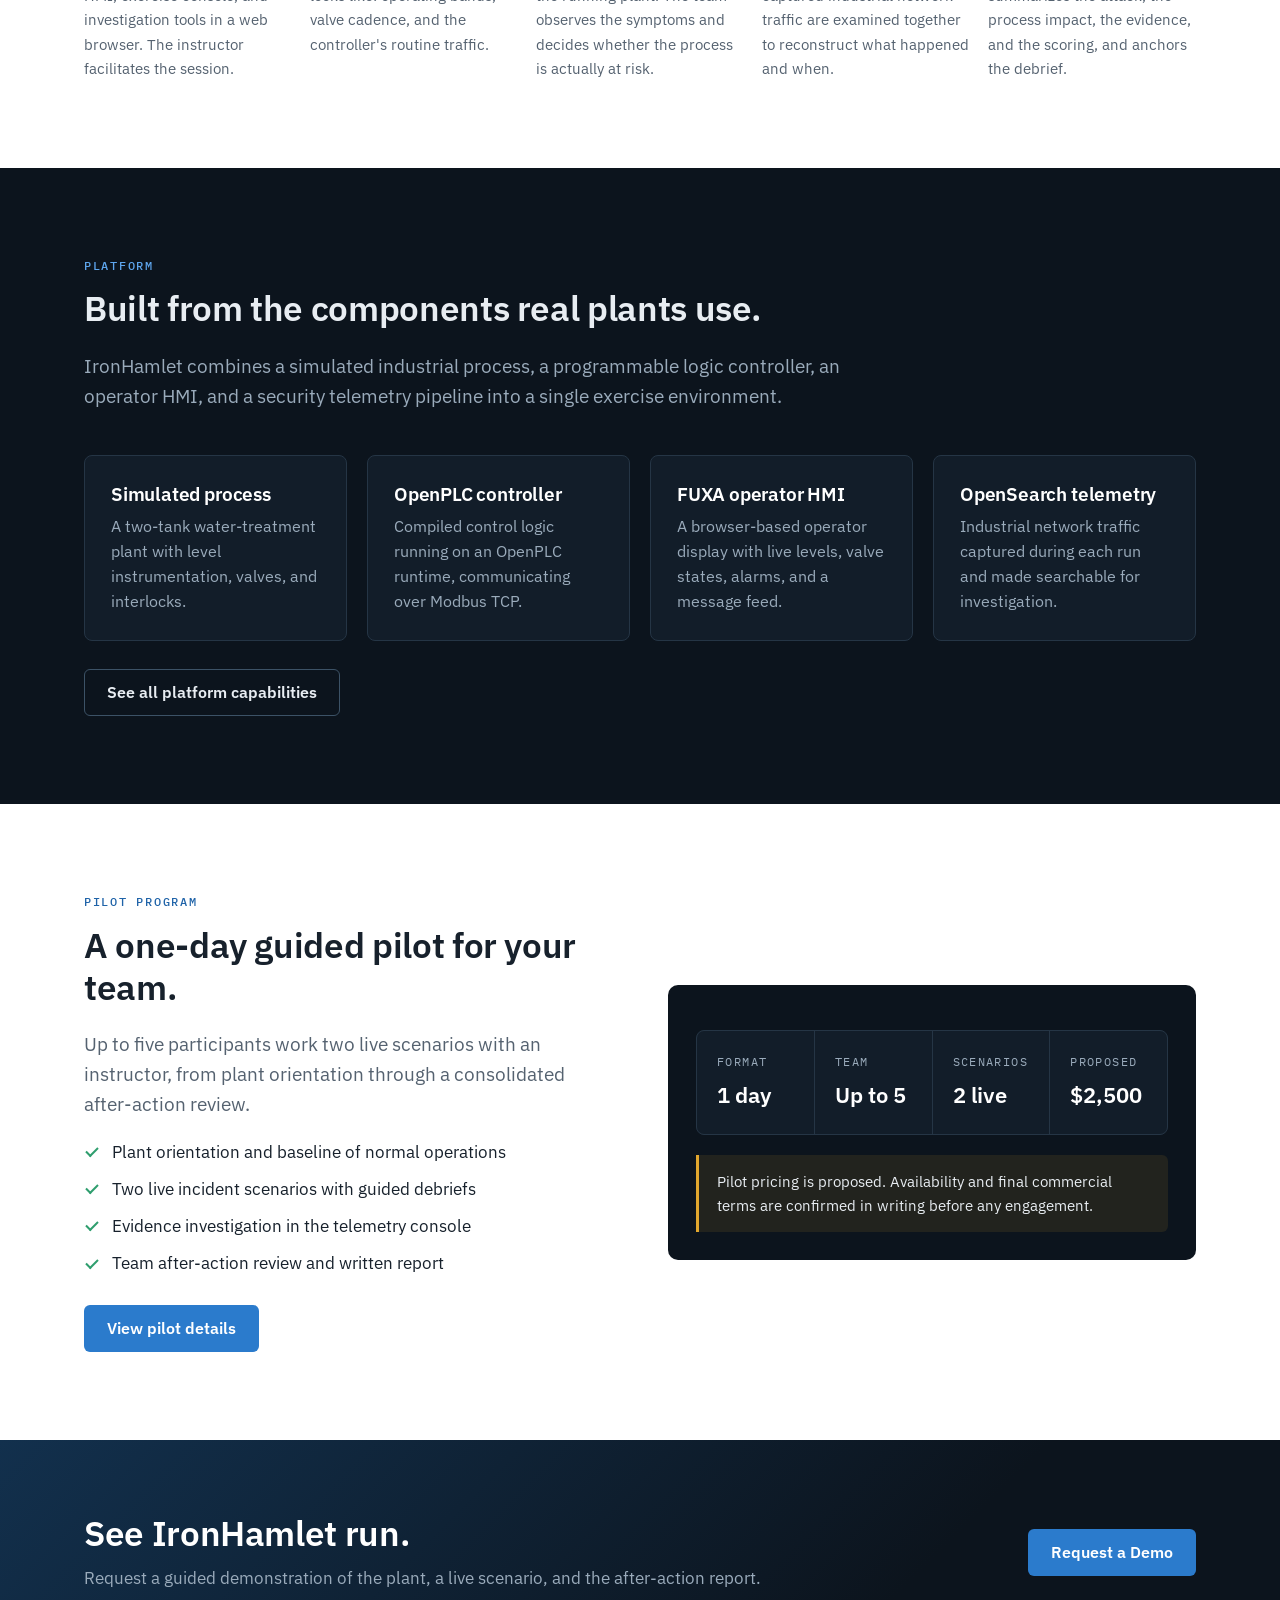
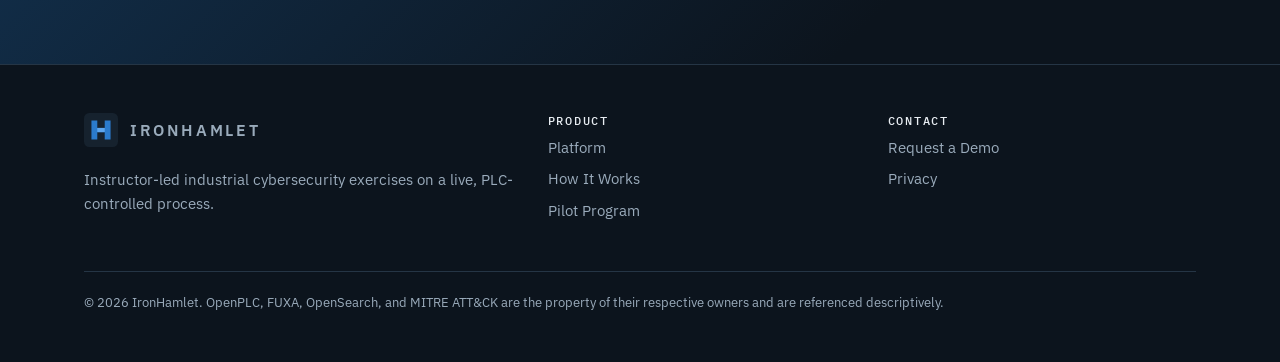
==== commit 0536dcbe: "Homepage: lead with the customer question; contrast with tabletop exercises - Hero leads with 'Can y" ====
--- a/index.html
+++ b/index.html
@@ -62,7 +62,7 @@
         <div>
           <p class="eyebrow">Industrial cybersecurity exercises</p>
           <h1>Train your team on a live industrial plant under attack.</h1>
-          <p class="lead">IronHamlet puts your security and operations staff in front of a running, PLC-controlled water-treatment process. They watch it operate, respond as an attack unfolds against the controller, investigate the captured evidence, and review the outcome in a structured after-action report.</p>
+          <p class="lead"><strong style="color:#fff;font-weight:500">Can your defenders identify, investigate, and respond to an attack on an operating industrial process?</strong> IronHamlet puts your security and operations staff in front of a running, PLC-controlled water-treatment process. They watch it operate, respond as an attack unfolds against the controller, investigate the captured evidence, and review the outcome in a structured after-action report.</p>
           <div class="btn-row">
             <a class="btn btn-primary" href="./contact/">Request a Demo</a>
             <a class="btn btn-secondary" href="./platform/">Explore the Platform</a>
@@ -149,6 +149,27 @@
       </div>
     </section>
 
+    <section style="padding-top:0">
+      <div class="container">
+        <div class="section-head">
+          <p class="eyebrow">Beyond the tabletop</p>
+          <h2>A live process, not a discussion of one.</h2>
+          <p class="lead">A tabletop exercise asks a team what it would do. An IronHamlet exercise shows the team a plant that is actually running and lets the incident unfold on it.</p>
+        </div>
+        <div class="table-wrap">
+          <table class="schedule compare">
+            <thead><tr><th scope="col"></th><th scope="col">Tabletop exercise</th><th scope="col">IronHamlet exercise</th></tr></thead>
+            <tbody>
+              <tr><td>The plant</td><td data-label="Tabletop">Described in a scenario narrative</td><td data-label="IronHamlet">A running process under real PLC control logic</td></tr>
+              <tr><td>The attack</td><td data-label="Tabletop">Announced by the facilitator</td><td data-label="IronHamlet">Launched against the plant; the team sees its symptoms on the operator display</td></tr>
+              <tr><td>The evidence</td><td data-label="Tabletop">Assumed or handed out</td><td data-label="IronHamlet">Captured industrial network traffic and operational readings the team queries</td></tr>
+              <tr><td>The outcome</td><td data-label="Tabletop">Discussed</td><td data-label="IronHamlet">Measured from the run record and written into an after-action report</td></tr>
+            </tbody>
+          </table>
+        </div>
+      </div>
+    </section>
+
     <section class="alt">
       <div class="container">
         <div class="section-head">
--- a/assets/css/site.css
+++ b/assets/css/site.css
@@ -321,3 +321,10 @@
 
 .page-hero .lead { color: var(--muted-on-dark); }
 .page-hero .eyebrow { color: var(--accent-on-dark); }
+
+table.compare td:first-child { font-family: var(--font); font-weight: 600; color: var(--text); white-space: nowrap; }
+table.compare td:nth-child(2) { font-weight: 400; white-space: normal; color: var(--text-muted); }
+@media (max-width: 640px) {
+  table.compare td[data-label]::before { content: attr(data-label) ": "; font-weight: 600; color: var(--text); }
+  table.compare td:first-child { font-size: 1rem; margin-bottom: 4px; }
+}
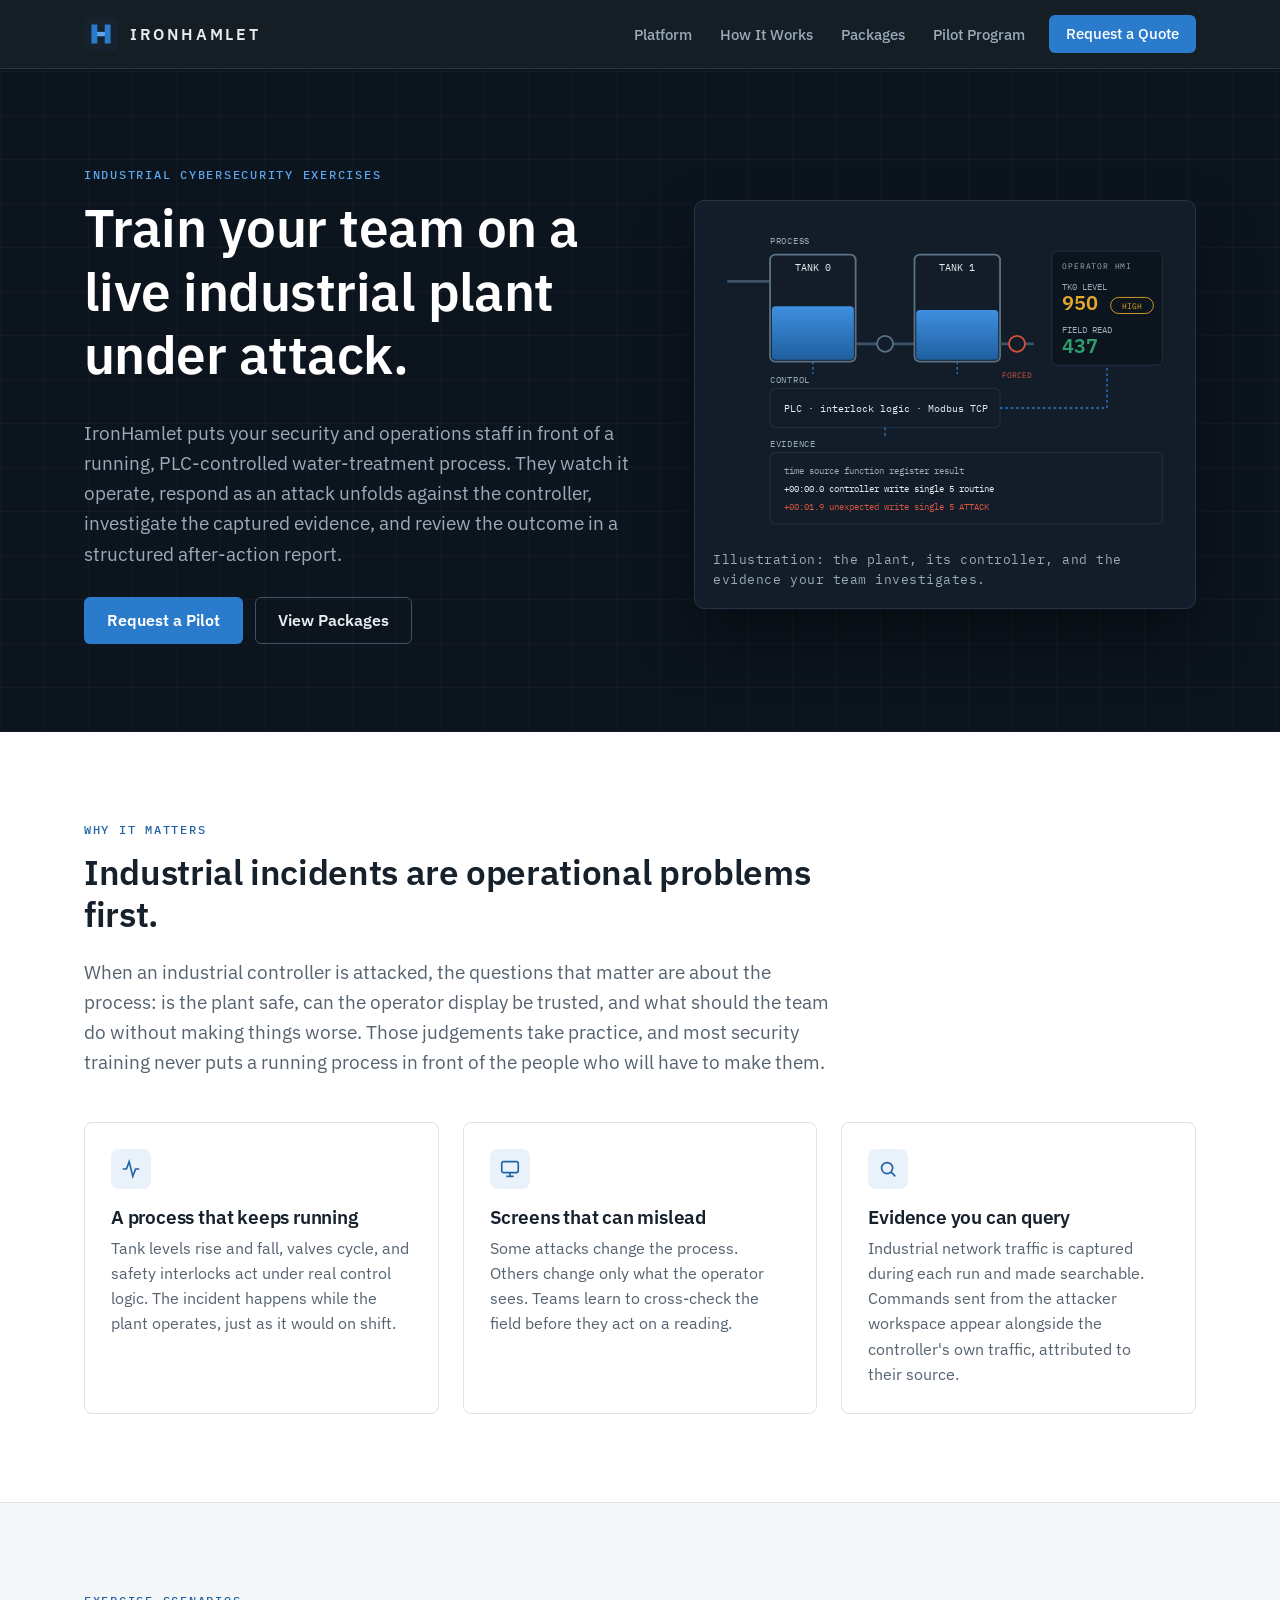
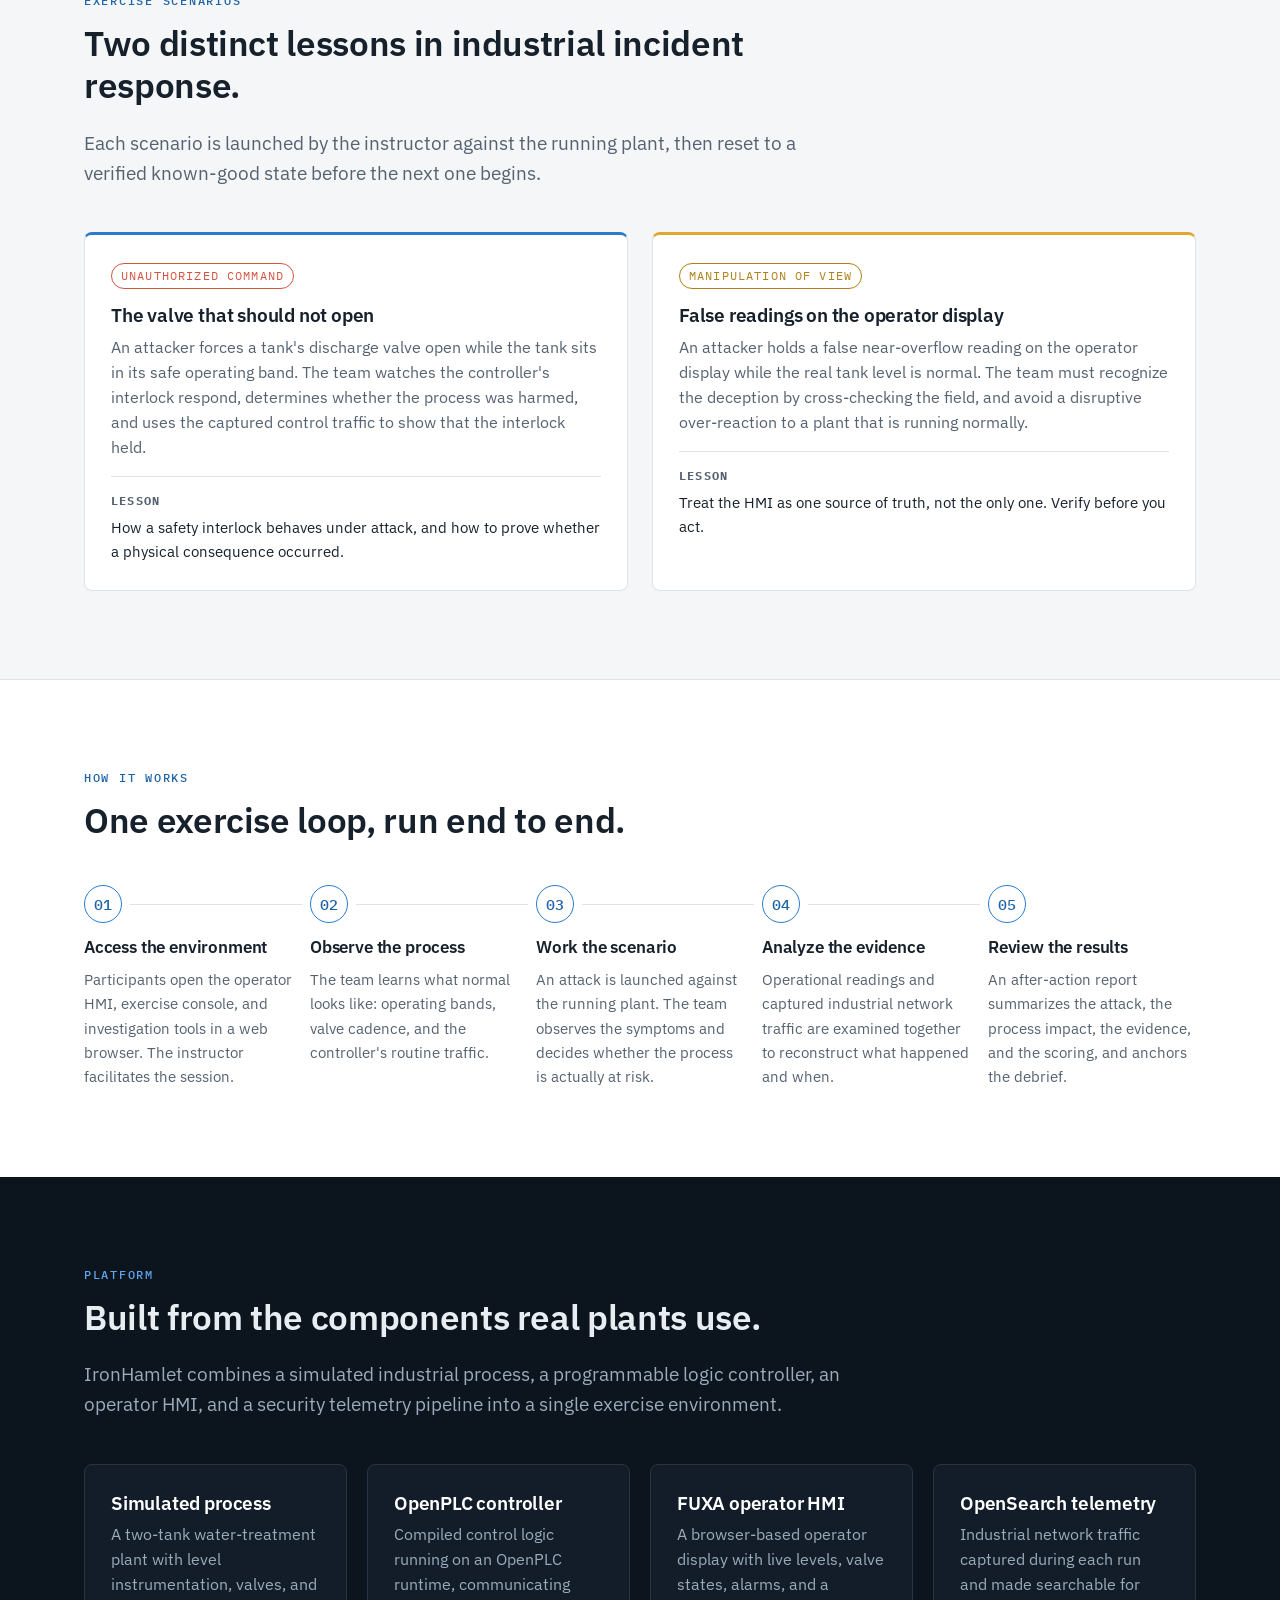
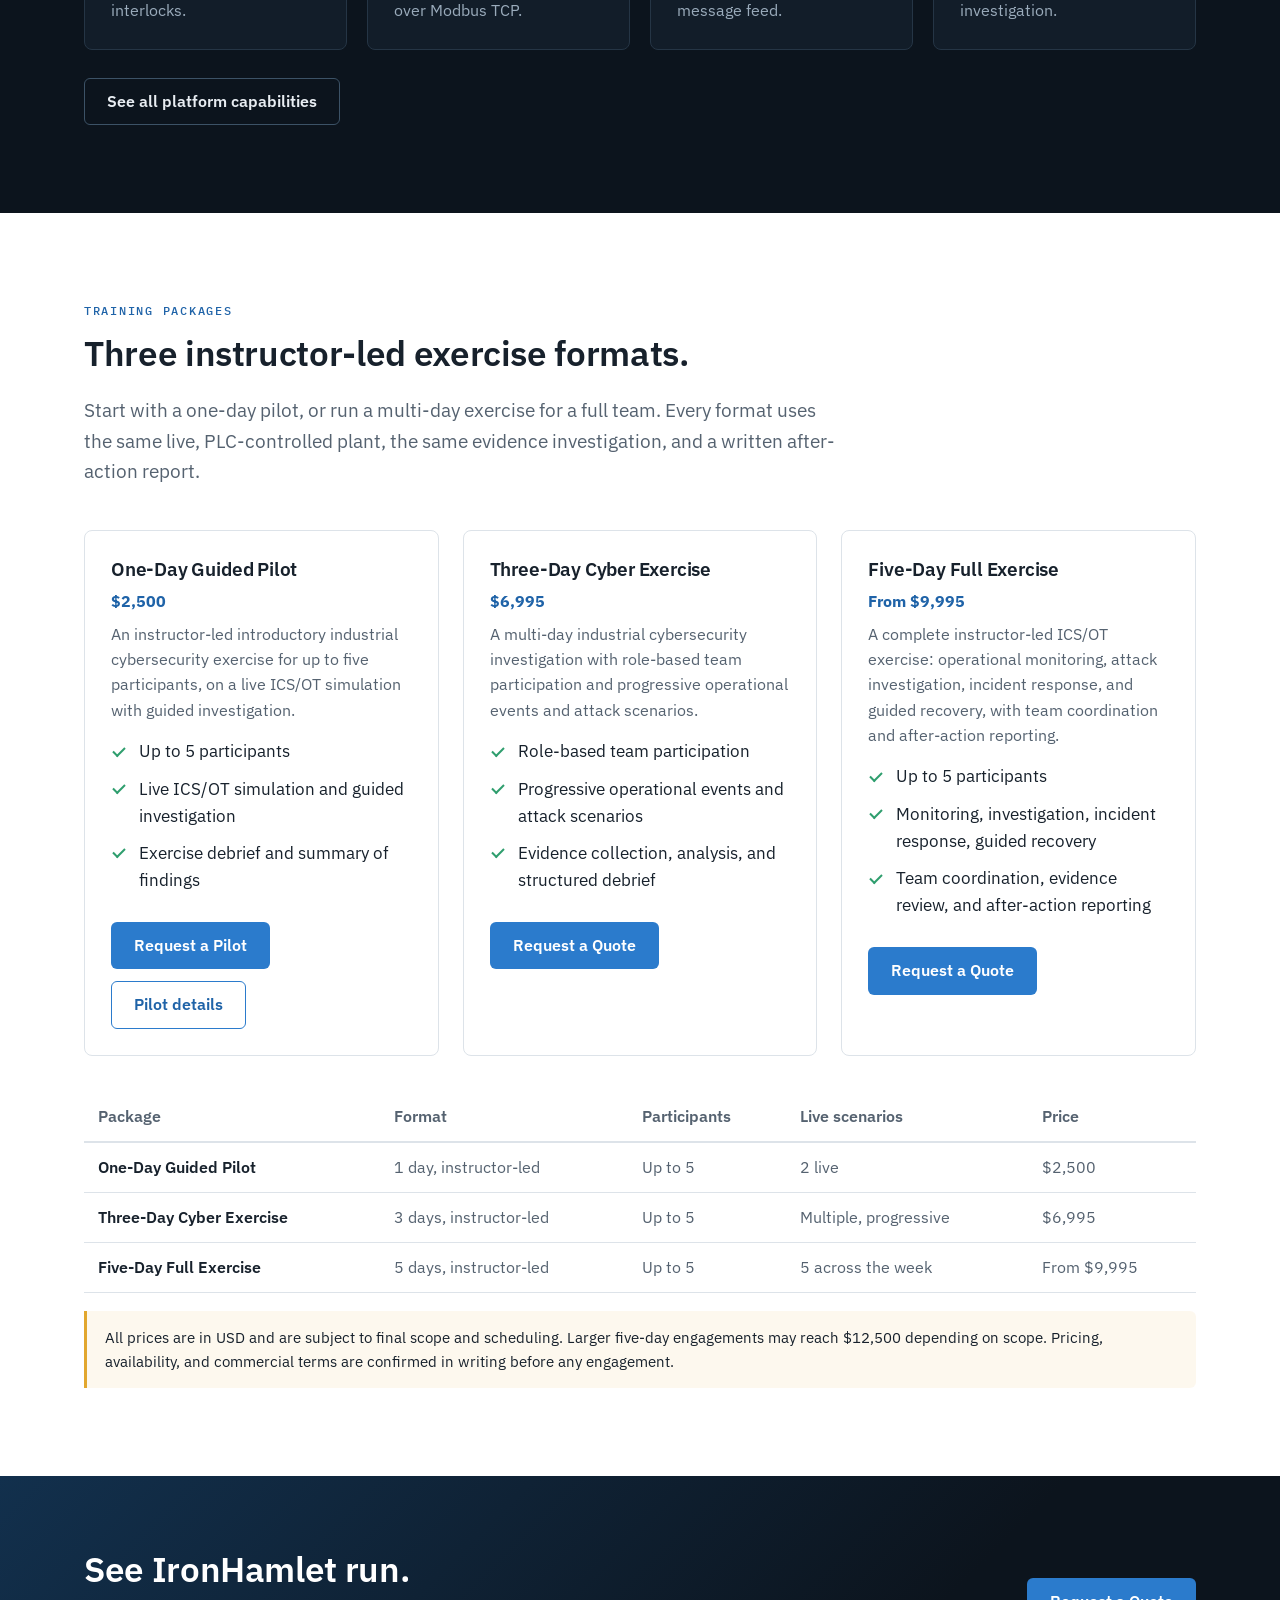
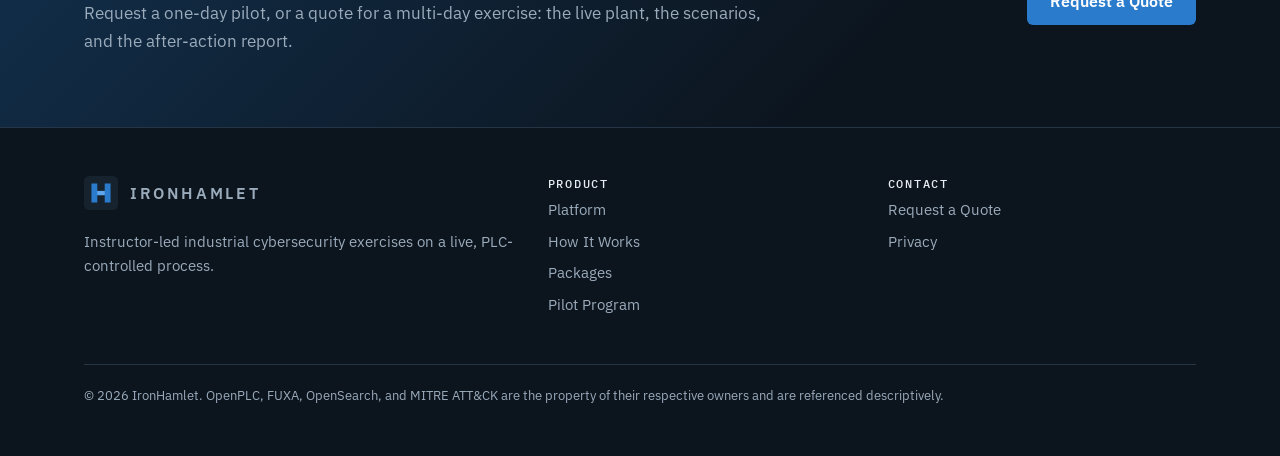
==== commit 2e99f264: "pricing: publish three training packages ($2,500 / $6,995 / $9,995+) + comparison table - Home: repl" ====
--- a/index.html
+++ b/index.html
@@ -50,8 +50,9 @@
       <nav id="site-nav" class="nav" aria-label="Primary">
         <a href="./platform/">Platform</a>
         <a href="#how-it-works">How It Works</a>
+        <a href="#packages">Packages</a>
         <a href="./pilot/">Pilot Program</a>
-        <a class="btn btn-primary" href="./contact/">Request a Demo</a>
+        <a class="btn btn-primary" href="./contact/">Request a Quote</a>
       </nav>
     </div>
   </header>
@@ -62,10 +63,10 @@
         <div>
           <p class="eyebrow">Industrial cybersecurity exercises</p>
           <h1>Train your team on a live industrial plant under attack.</h1>
-          <p class="lead"><strong style="color:#fff;font-weight:500">Can your defenders identify, investigate, and respond to an attack on an operating industrial process?</strong> IronHamlet puts your security and operations staff in front of a running, PLC-controlled water-treatment process. They watch it operate, respond as an attack unfolds against the controller, investigate the captured evidence, and review the outcome in a structured after-action report.</p>
+          <p class="lead">IronHamlet puts your security and operations staff in front of a running, PLC-controlled water-treatment process. They watch it operate, respond as an attack unfolds against the controller, investigate the captured evidence, and review the outcome in a structured after-action report.</p>
           <div class="btn-row">
-            <a class="btn btn-primary" href="./contact/">Request a Demo</a>
-            <a class="btn btn-secondary" href="./platform/">Explore the Platform</a>
+            <a class="btn btn-primary" href="./contact/">Request a Pilot</a>
+            <a class="btn btn-secondary" href="#packages">View Packages</a>
           </div>
         </div>
 
@@ -149,27 +150,6 @@
       </div>
     </section>
 
-    <section style="padding-top:0">
-      <div class="container">
-        <div class="section-head">
-          <p class="eyebrow">Beyond the tabletop</p>
-          <h2>A live process, not a discussion of one.</h2>
-          <p class="lead">A tabletop exercise asks a team what it would do. An IronHamlet exercise shows the team a plant that is actually running and lets the incident unfold on it.</p>
-        </div>
-        <div class="table-wrap">
-          <table class="schedule compare">
-            <thead><tr><th scope="col"></th><th scope="col">Tabletop exercise</th><th scope="col">IronHamlet exercise</th></tr></thead>
-            <tbody>
-              <tr><td>The plant</td><td data-label="Tabletop">Described in a scenario narrative</td><td data-label="IronHamlet">A running process under real PLC control logic</td></tr>
-              <tr><td>The attack</td><td data-label="Tabletop">Announced by the facilitator</td><td data-label="IronHamlet">Launched against the plant; the team sees its symptoms on the operator display</td></tr>
-              <tr><td>The evidence</td><td data-label="Tabletop">Assumed or handed out</td><td data-label="IronHamlet">Captured industrial network traffic and operational readings the team queries</td></tr>
-              <tr><td>The outcome</td><td data-label="Tabletop">Discussed</td><td data-label="IronHamlet">Measured from the run record and written into an after-action report</td></tr>
-            </tbody>
-          </table>
-        </div>
-      </div>
-    </section>
-
     <section class="alt">
       <div class="container">
         <div class="section-head">
@@ -244,33 +224,59 @@
       </div>
     </section>
 
-    <section>
-      <div class="container">
-        <div class="split">
-          <div>
-            <p class="eyebrow">Pilot program</p>
-            <h2>A one-day guided pilot for your team.</h2>
-            <p class="lead">Up to five participants work two live scenarios with an instructor, from plant orientation through a consolidated after-action review.</p>
+    <section id="packages">
+      <div class="container">
+        <div class="section-head">
+          <p class="eyebrow">Training packages</p>
+          <h2>Three instructor-led exercise formats.</h2>
+          <p class="lead">Start with a one-day pilot, or run a multi-day exercise for a full team. Every format uses the same live, PLC-controlled plant, the same evidence investigation, and a written after-action report.</p>
+        </div>
+        <div class="grid-3">
+          <div class="card">
+            <h3>One-Day Guided Pilot</h3>
+            <p class="price"><strong>$2,500</strong></p>
+            <p>An instructor-led introductory industrial cybersecurity exercise for up to five participants, on a live ICS/OT simulation with guided investigation.</p>
             <ul class="checks">
-              <li>Plant orientation and baseline of normal operations</li>
-              <li>Two live incident scenarios with guided debriefs</li>
-              <li>Evidence investigation in the telemetry console</li>
-              <li>Team after-action review and written report</li>
+              <li>Up to 5 participants</li>
+              <li>Live ICS/OT simulation and guided investigation</li>
+              <li>Exercise debrief and summary of findings</li>
             </ul>
-            <div class="btn-row">
-              <a class="btn btn-primary" href="./pilot/">View pilot details</a>
-            </div>
-          </div>
-          <div class="dark" style="border-radius:10px;padding:28px">
-            <dl class="facts">
-              <div><dt>Format</dt><dd>1 day</dd></div>
-              <div><dt>Team</dt><dd>Up to 5</dd></div>
-              <div><dt>Scenarios</dt><dd>2 live</dd></div>
-              <div><dt>Proposed</dt><dd>$2,500</dd></div>
-            </dl>
-            <p class="note" style="margin:20px 0 0">Pilot pricing is proposed. Availability and final commercial terms are confirmed in writing before any engagement.</p>
-          </div>
-        </div>
+            <div class="btn-row"><a class="btn btn-primary" href="./contact/">Request a Pilot</a> <a class="btn btn-secondary" href="./pilot/">Pilot details</a></div>
+          </div>
+          <div class="card">
+            <h3>Three-Day Cyber Exercise</h3>
+            <p class="price"><strong>$6,995</strong></p>
+            <p>A multi-day industrial cybersecurity investigation with role-based team participation and progressive operational events and attack scenarios.</p>
+            <ul class="checks">
+              <li>Role-based team participation</li>
+              <li>Progressive operational events and attack scenarios</li>
+              <li>Evidence collection, analysis, and structured debrief</li>
+            </ul>
+            <div class="btn-row"><a class="btn btn-primary" href="./contact/">Request a Quote</a></div>
+          </div>
+          <div class="card">
+            <h3>Five-Day Full Exercise</h3>
+            <p class="price"><strong>From $9,995</strong></p>
+            <p>A complete instructor-led ICS/OT exercise: operational monitoring, attack investigation, incident response, and guided recovery, with team coordination and after-action reporting.</p>
+            <ul class="checks">
+              <li>Up to 5 participants</li>
+              <li>Monitoring, investigation, incident response, guided recovery</li>
+              <li>Team coordination, evidence review, and after-action reporting</li>
+            </ul>
+            <div class="btn-row"><a class="btn btn-primary" href="./contact/">Request a Quote</a></div>
+          </div>
+        </div>
+
+        <table class="pricing-table">
+          <caption class="sr-only">IronHamlet exercise packages compared</caption>
+          <thead><tr><th scope="col">Package</th><th scope="col">Format</th><th scope="col">Participants</th><th scope="col">Live scenarios</th><th scope="col">Price</th></tr></thead>
+          <tbody>
+            <tr><th scope="row">One-Day Guided Pilot</th><td>1 day, instructor-led</td><td>Up to 5</td><td>2 live</td><td>$2,500</td></tr>
+            <tr><th scope="row">Three-Day Cyber Exercise</th><td>3 days, instructor-led</td><td>Up to 5</td><td>Multiple, progressive</td><td>$6,995</td></tr>
+            <tr><th scope="row">Five-Day Full Exercise</th><td>5 days, instructor-led</td><td>Up to 5</td><td>5 across the week</td><td>From $9,995</td></tr>
+          </tbody>
+        </table>
+        <p class="note" style="margin:18px 0 0">All prices are in USD and are subject to final scope and scheduling. Larger five-day engagements may reach $12,500 depending on scope. Pricing, availability, and commercial terms are confirmed in writing before any engagement.</p>
       </div>
     </section>
 
@@ -278,9 +284,9 @@
       <div class="container">
         <div>
           <h2>See IronHamlet run.</h2>
-          <p>Request a guided demonstration of the plant, a live scenario, and the after-action report.</p>
-        </div>
-        <a class="btn btn-primary" href="./contact/">Request a Demo</a>
+          <p>Request a one-day pilot, or a quote for a multi-day exercise: the live plant, the scenarios, and the after-action report.</p>
+        </div>
+        <a class="btn btn-primary" href="./contact/">Request a Quote</a>
       </div>
     </section>
   </main>
@@ -299,13 +305,14 @@
         <ul>
           <li><a href="./platform/">Platform</a></li>
           <li><a href="#how-it-works">How It Works</a></li>
+          <li><a href="#packages">Packages</a></li>
           <li><a href="./pilot/">Pilot Program</a></li>
         </ul>
       </div>
       <div>
         <h4>Contact</h4>
         <ul>
-          <li><a href="./contact/">Request a Demo</a></li>
+          <li><a href="./contact/">Request a Quote</a></li>
           <li><a href="./privacy/">Privacy</a></li>
         </ul>
       </div>
--- a/assets/css/site.css
+++ b/assets/css/site.css
@@ -322,9 +322,13 @@
 .page-hero .lead { color: var(--muted-on-dark); }
 .page-hero .eyebrow { color: var(--accent-on-dark); }
 
-table.compare td:first-child { font-family: var(--font); font-weight: 600; color: var(--text); white-space: nowrap; }
-table.compare td:nth-child(2) { font-weight: 400; white-space: normal; color: var(--text-muted); }
-@media (max-width: 640px) {
-  table.compare td[data-label]::before { content: attr(data-label) ": "; font-weight: 600; color: var(--text); }
-  table.compare td:first-child { font-size: 1rem; margin-bottom: 4px; }
-}
+/* Pricing / packages (2026-11-02) */
+.price { font-size: 1.55rem; color: var(--text); margin: .15em 0 .55em; }
+.price strong { color: var(--accent-strong); }
+.pricing-table { width: 100%; border-collapse: collapse; margin-top: 36px; font-size: .98rem; }
+.pricing-table th, .pricing-table td { text-align: left; padding: 12px 14px; border-bottom: 1px solid var(--line); }
+.pricing-table thead th { color: var(--text-muted); font-weight: 600; border-bottom: 2px solid var(--line); }
+.pricing-table tbody th { font-weight: 600; color: var(--text); }
+.pricing-table td { color: var(--text-muted); }
+@media (max-width: 680px) { .pricing-table { font-size: .9rem; } .pricing-table th, .pricing-table td { padding: 10px 8px; } }
+.sr-only { position: absolute; width: 1px; height: 1px; padding: 0; margin: -1px; overflow: hidden; clip: rect(0,0,0,0); white-space: nowrap; border: 0; }
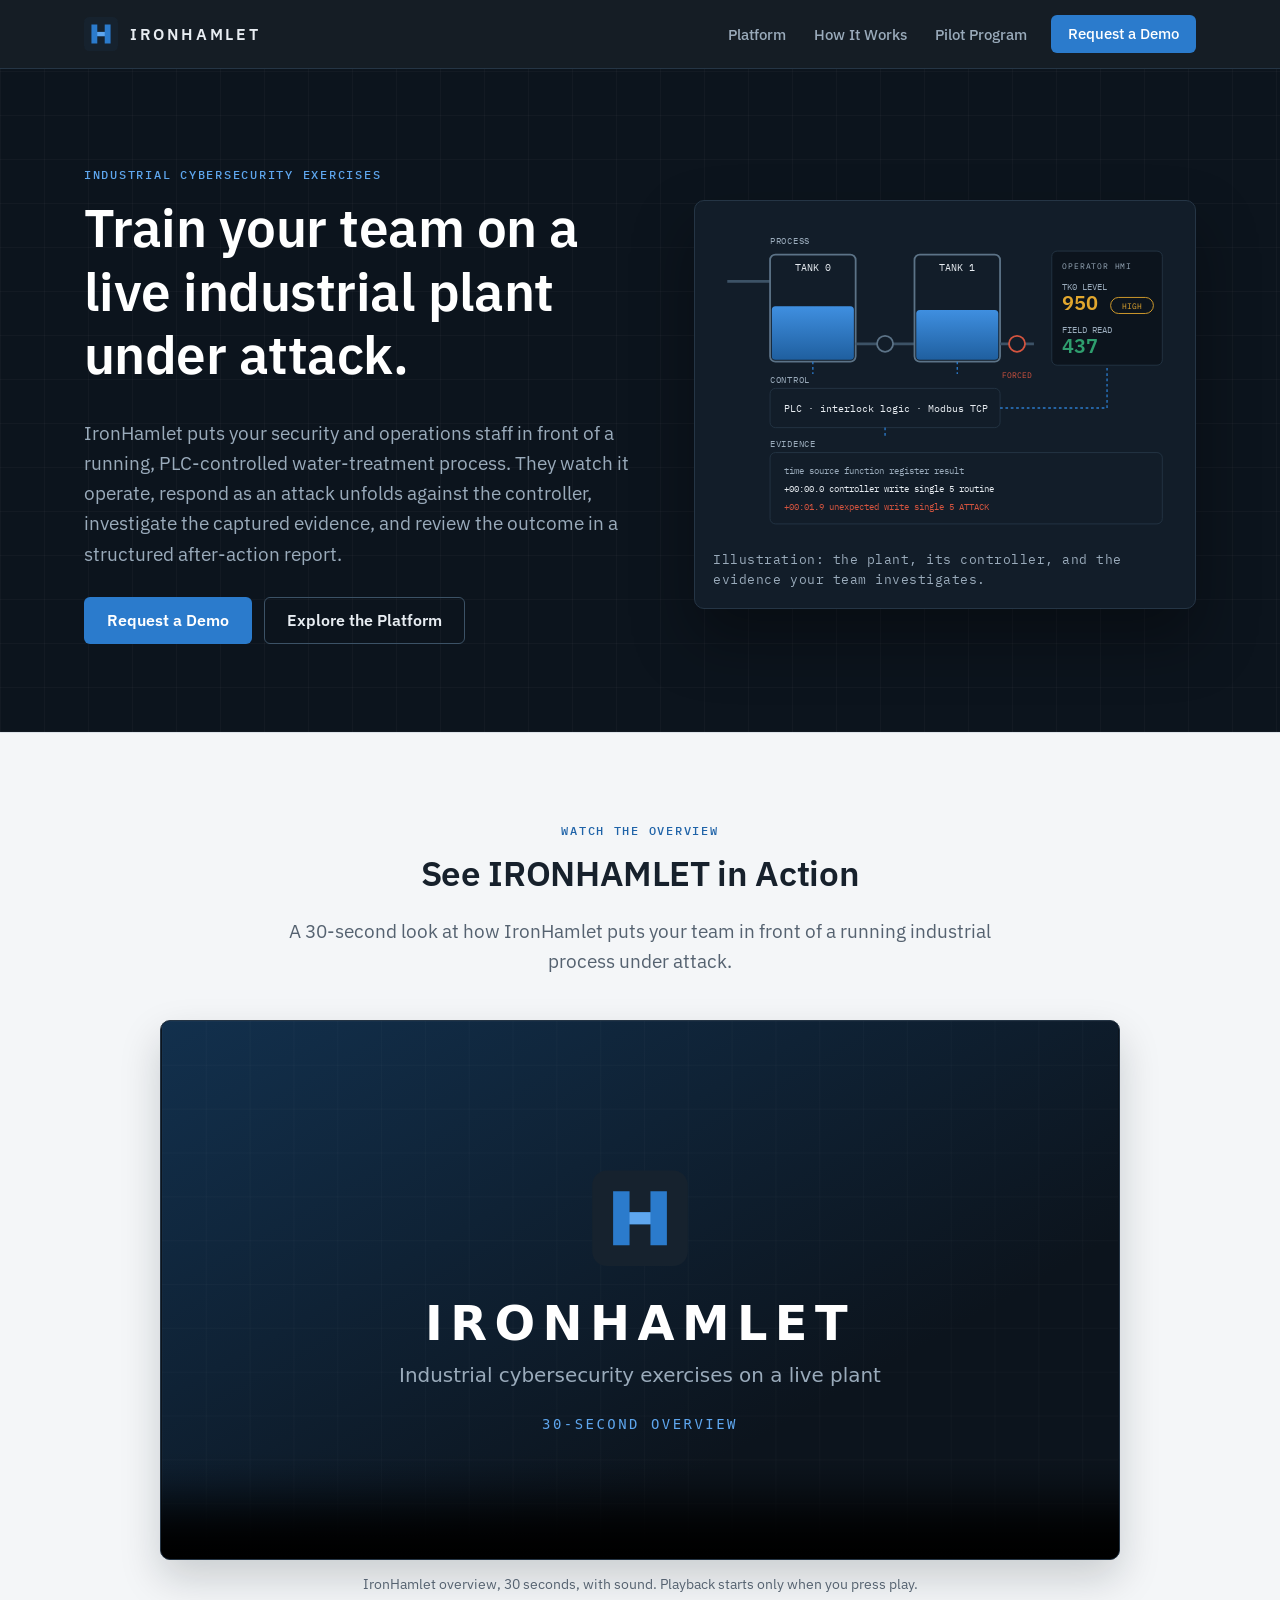
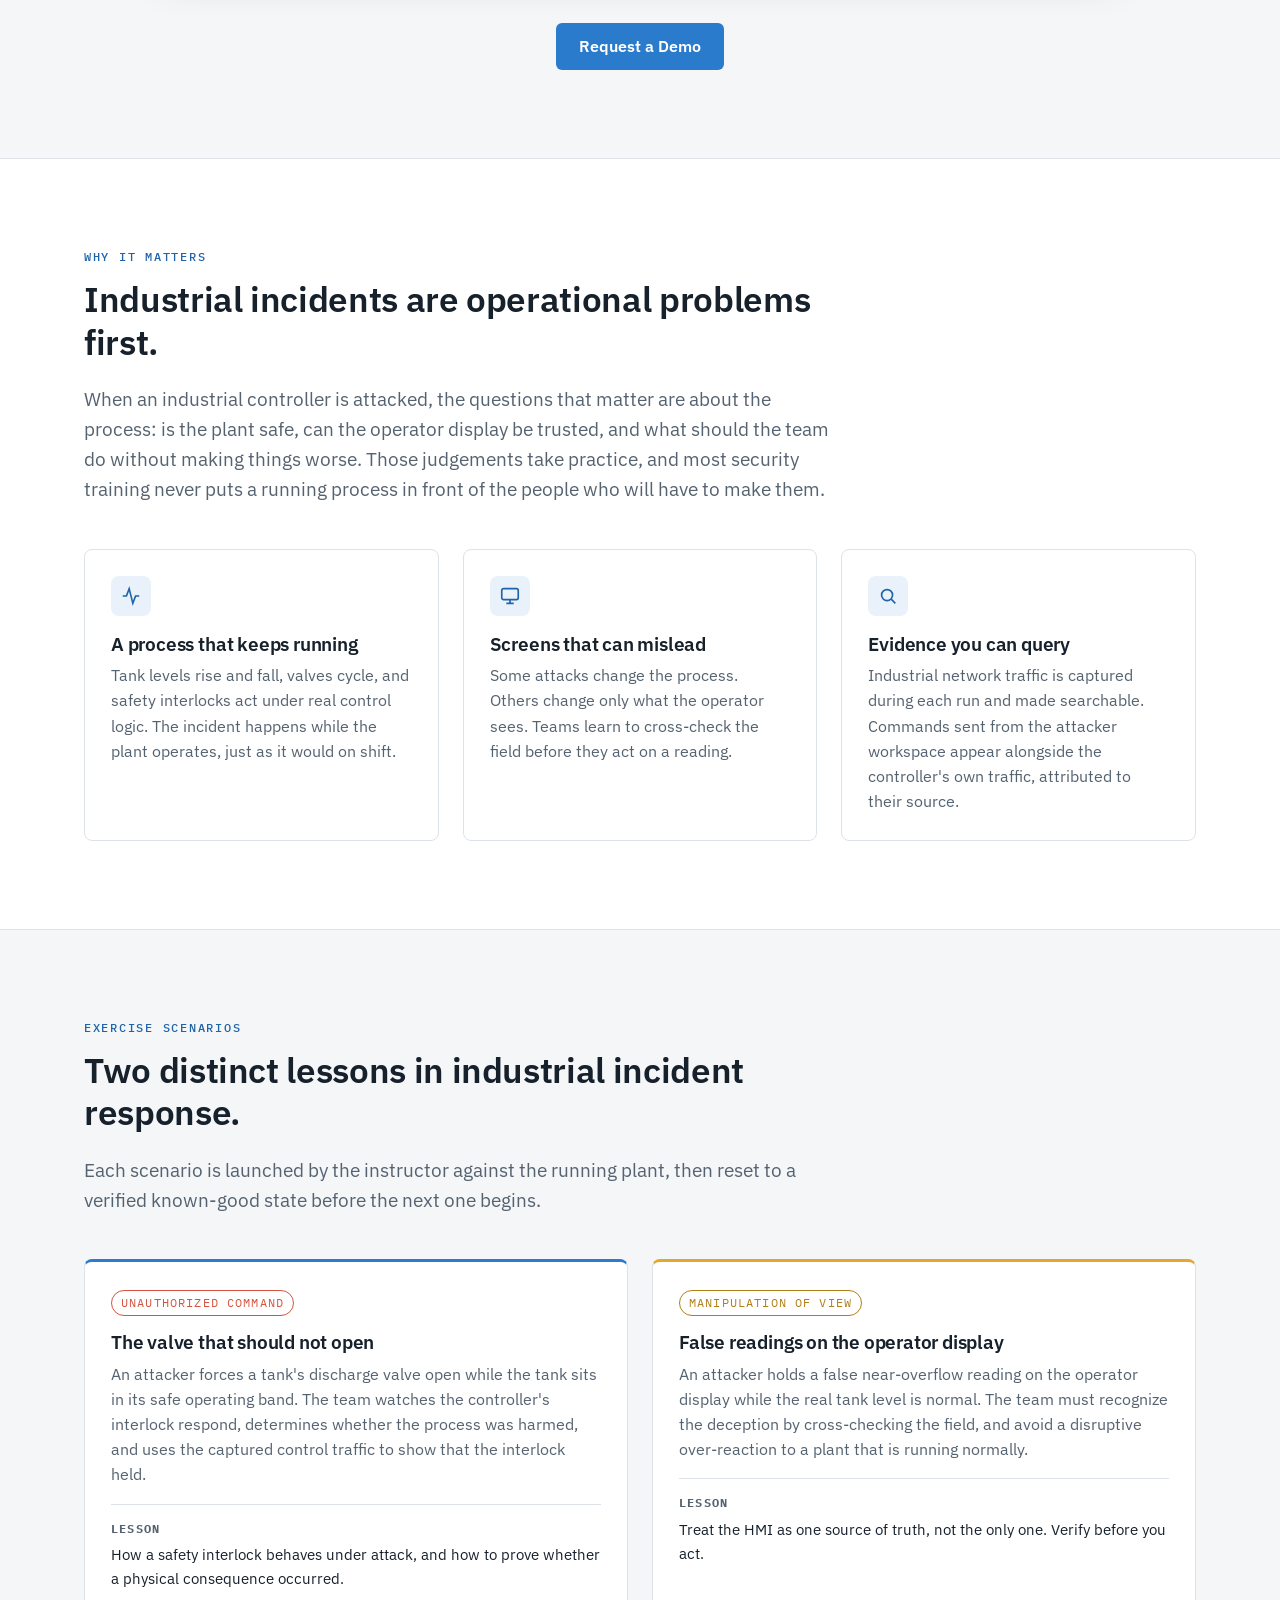
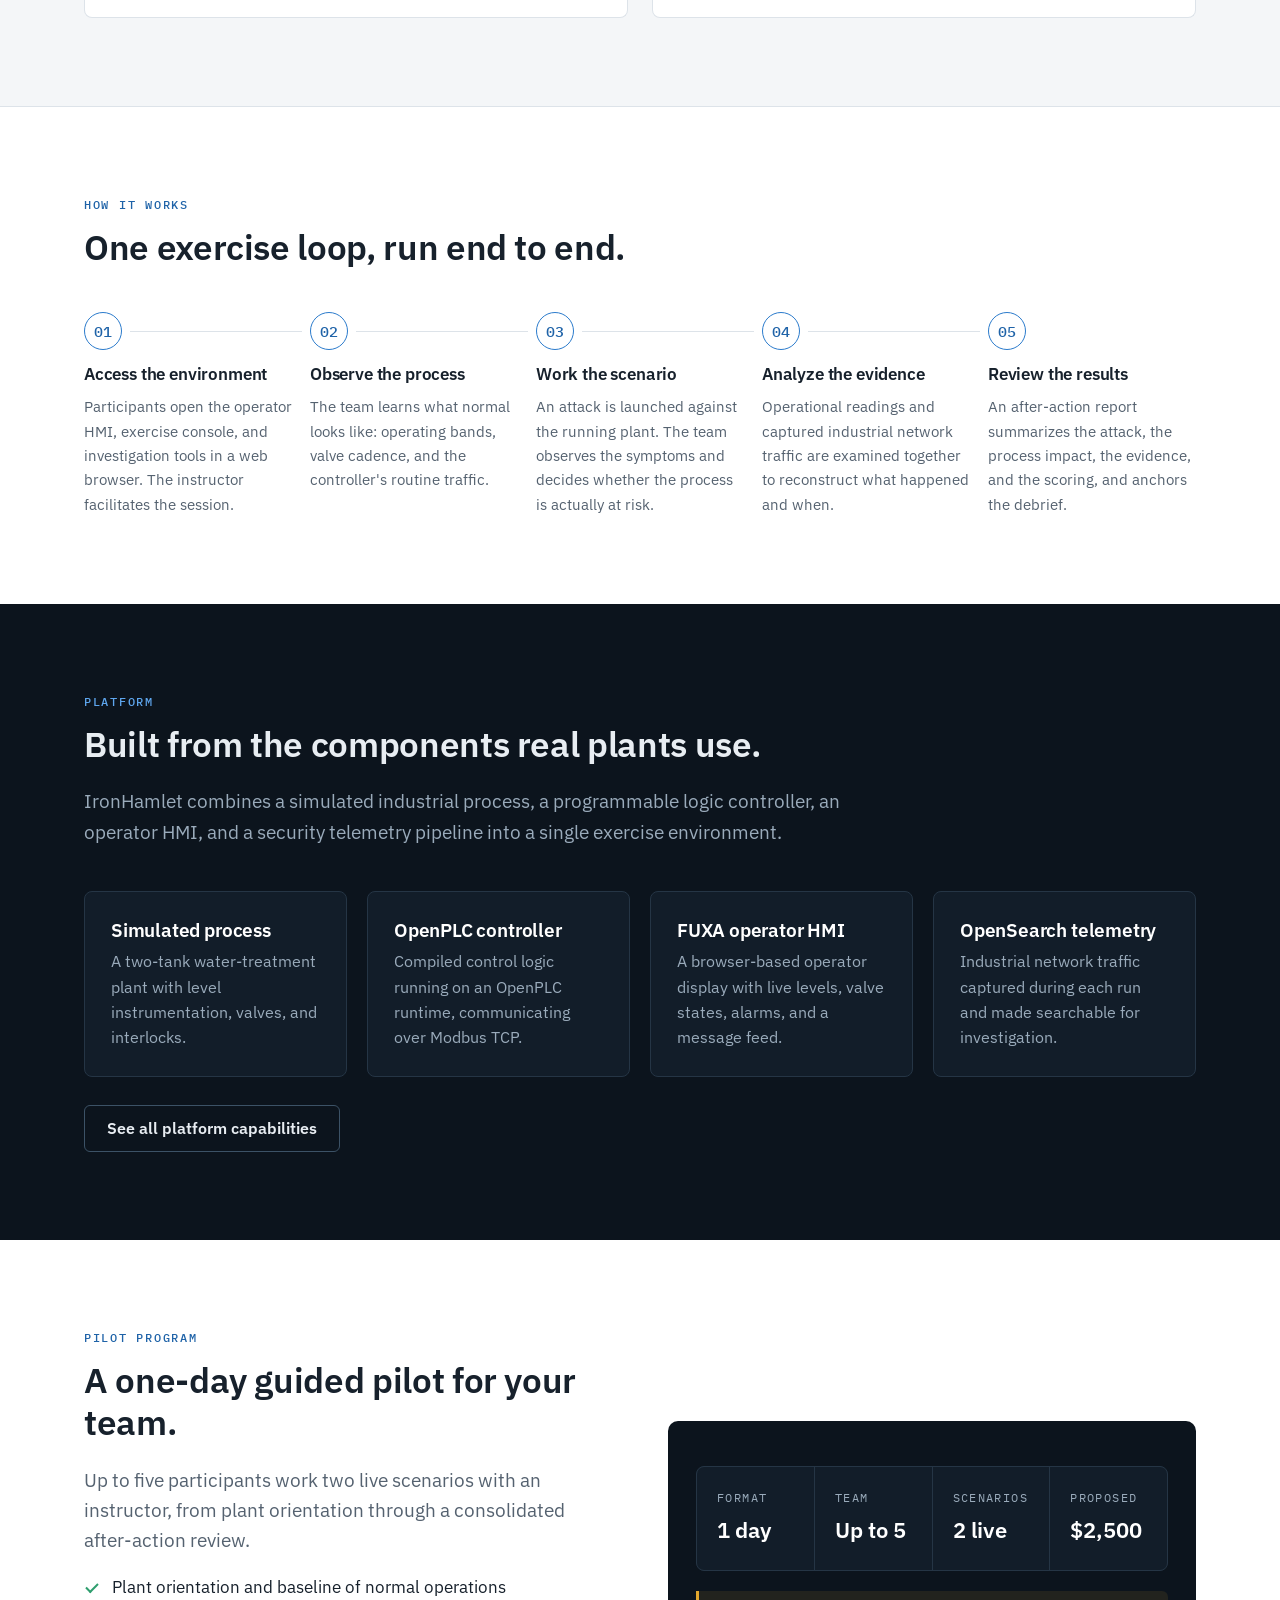
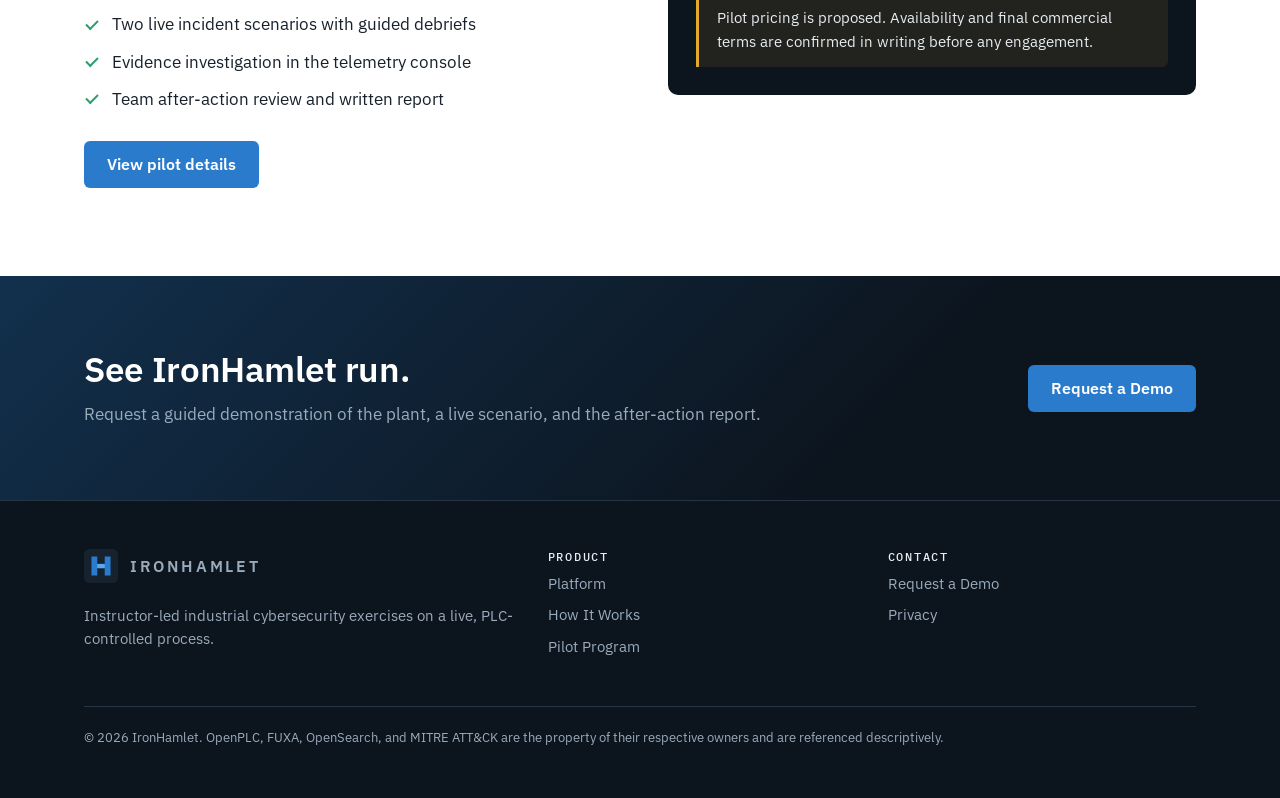
==== commit 8b0d47e7: "Homepage: add 30-second commercial below the hero New "See IRONHAMLET in Action" section with a nati" ====
--- a/index.html
+++ b/index.html
@@ -50,9 +50,8 @@
       <nav id="site-nav" class="nav" aria-label="Primary">
         <a href="./platform/">Platform</a>
         <a href="#how-it-works">How It Works</a>
-        <a href="#packages">Packages</a>
         <a href="./pilot/">Pilot Program</a>
-        <a class="btn btn-primary" href="./contact/">Request a Quote</a>
+        <a class="btn btn-primary" href="./contact/">Request a Demo</a>
       </nav>
     </div>
   </header>
@@ -65,8 +64,8 @@
           <h1>Train your team on a live industrial plant under attack.</h1>
           <p class="lead">IronHamlet puts your security and operations staff in front of a running, PLC-controlled water-treatment process. They watch it operate, respond as an attack unfolds against the controller, investigate the captured evidence, and review the outcome in a structured after-action report.</p>
           <div class="btn-row">
-            <a class="btn btn-primary" href="./contact/">Request a Pilot</a>
-            <a class="btn btn-secondary" href="#packages">View Packages</a>
+            <a class="btn btn-primary" href="./contact/">Request a Demo</a>
+            <a class="btn btn-secondary" href="./platform/">Explore the Platform</a>
           </div>
         </div>
 
@@ -123,6 +122,26 @@
       </div>
     </section>
 
+    <section class="alt video-section" aria-labelledby="video-heading">
+      <div class="container">
+        <div class="section-head">
+          <p class="eyebrow">Watch the overview</p>
+          <h2 id="video-heading">See IRONHAMLET in Action</h2>
+          <p class="lead">A 30-second look at how IronHamlet puts your team in front of a running industrial process under attack.</p>
+        </div>
+        <figure class="video-frame">
+          <video controls playsinline preload="metadata" width="1920" height="1080" poster="./assets/img/commercial-poster.svg" aria-labelledby="video-heading" aria-describedby="video-desc">
+            <source src="./assets/video/ironhamlet-commercial.mp4" type="video/mp4">
+            <p>Your browser cannot play this video. <a href="./assets/video/ironhamlet-commercial.mp4">Download the IronHamlet overview (MP4, 25 MB)</a>.</p>
+          </video>
+          <figcaption id="video-desc">IronHamlet overview, 30 seconds, with sound. Playback starts only when you press play.</figcaption>
+        </figure>
+        <div class="btn-row">
+          <a class="btn btn-primary" href="./contact/">Request a Demo</a>
+        </div>
+      </div>
+    </section>
+
     <section>
       <div class="container">
         <div class="section-head">
@@ -224,59 +243,33 @@
       </div>
     </section>
 
-    <section id="packages">
-      <div class="container">
-        <div class="section-head">
-          <p class="eyebrow">Training packages</p>
-          <h2>Three instructor-led exercise formats.</h2>
-          <p class="lead">Start with a one-day pilot, or run a multi-day exercise for a full team. Every format uses the same live, PLC-controlled plant, the same evidence investigation, and a written after-action report.</p>
-        </div>
-        <div class="grid-3">
-          <div class="card">
-            <h3>One-Day Guided Pilot</h3>
-            <p class="price"><strong>$2,500</strong></p>
-            <p>An instructor-led introductory industrial cybersecurity exercise for up to five participants, on a live ICS/OT simulation with guided investigation.</p>
+    <section>
+      <div class="container">
+        <div class="split">
+          <div>
+            <p class="eyebrow">Pilot program</p>
+            <h2>A one-day guided pilot for your team.</h2>
+            <p class="lead">Up to five participants work two live scenarios with an instructor, from plant orientation through a consolidated after-action review.</p>
             <ul class="checks">
-              <li>Up to 5 participants</li>
-              <li>Live ICS/OT simulation and guided investigation</li>
-              <li>Exercise debrief and summary of findings</li>
+              <li>Plant orientation and baseline of normal operations</li>
+              <li>Two live incident scenarios with guided debriefs</li>
+              <li>Evidence investigation in the telemetry console</li>
+              <li>Team after-action review and written report</li>
             </ul>
-            <div class="btn-row"><a class="btn btn-primary" href="./contact/">Request a Pilot</a> <a class="btn btn-secondary" href="./pilot/">Pilot details</a></div>
-          </div>
-          <div class="card">
-            <h3>Three-Day Cyber Exercise</h3>
-            <p class="price"><strong>$6,995</strong></p>
-            <p>A multi-day industrial cybersecurity investigation with role-based team participation and progressive operational events and attack scenarios.</p>
-            <ul class="checks">
-              <li>Role-based team participation</li>
-              <li>Progressive operational events and attack scenarios</li>
-              <li>Evidence collection, analysis, and structured debrief</li>
-            </ul>
-            <div class="btn-row"><a class="btn btn-primary" href="./contact/">Request a Quote</a></div>
-          </div>
-          <div class="card">
-            <h3>Five-Day Full Exercise</h3>
-            <p class="price"><strong>From $9,995</strong></p>
-            <p>A complete instructor-led ICS/OT exercise: operational monitoring, attack investigation, incident response, and guided recovery, with team coordination and after-action reporting.</p>
-            <ul class="checks">
-              <li>Up to 5 participants</li>
-              <li>Monitoring, investigation, incident response, guided recovery</li>
-              <li>Team coordination, evidence review, and after-action reporting</li>
-            </ul>
-            <div class="btn-row"><a class="btn btn-primary" href="./contact/">Request a Quote</a></div>
-          </div>
-        </div>
-
-        <table class="pricing-table">
-          <caption class="sr-only">IronHamlet exercise packages compared</caption>
-          <thead><tr><th scope="col">Package</th><th scope="col">Format</th><th scope="col">Participants</th><th scope="col">Live scenarios</th><th scope="col">Price</th></tr></thead>
-          <tbody>
-            <tr><th scope="row">One-Day Guided Pilot</th><td>1 day, instructor-led</td><td>Up to 5</td><td>2 live</td><td>$2,500</td></tr>
-            <tr><th scope="row">Three-Day Cyber Exercise</th><td>3 days, instructor-led</td><td>Up to 5</td><td>Multiple, progressive</td><td>$6,995</td></tr>
-            <tr><th scope="row">Five-Day Full Exercise</th><td>5 days, instructor-led</td><td>Up to 5</td><td>5 across the week</td><td>From $9,995</td></tr>
-          </tbody>
-        </table>
-        <p class="note" style="margin:18px 0 0">All prices are in USD and are subject to final scope and scheduling. Larger five-day engagements may reach $12,500 depending on scope. Pricing, availability, and commercial terms are confirmed in writing before any engagement.</p>
+            <div class="btn-row">
+              <a class="btn btn-primary" href="./pilot/">View pilot details</a>
+            </div>
+          </div>
+          <div class="dark" style="border-radius:10px;padding:28px">
+            <dl class="facts">
+              <div><dt>Format</dt><dd>1 day</dd></div>
+              <div><dt>Team</dt><dd>Up to 5</dd></div>
+              <div><dt>Scenarios</dt><dd>2 live</dd></div>
+              <div><dt>Proposed</dt><dd>$2,500</dd></div>
+            </dl>
+            <p class="note" style="margin:20px 0 0">Pilot pricing is proposed. Availability and final commercial terms are confirmed in writing before any engagement.</p>
+          </div>
+        </div>
       </div>
     </section>
 
@@ -284,9 +277,9 @@
       <div class="container">
         <div>
           <h2>See IronHamlet run.</h2>
-          <p>Request a one-day pilot, or a quote for a multi-day exercise: the live plant, the scenarios, and the after-action report.</p>
-        </div>
-        <a class="btn btn-primary" href="./contact/">Request a Quote</a>
+          <p>Request a guided demonstration of the plant, a live scenario, and the after-action report.</p>
+        </div>
+        <a class="btn btn-primary" href="./contact/">Request a Demo</a>
       </div>
     </section>
   </main>
@@ -305,14 +298,13 @@
         <ul>
           <li><a href="./platform/">Platform</a></li>
           <li><a href="#how-it-works">How It Works</a></li>
-          <li><a href="#packages">Packages</a></li>
           <li><a href="./pilot/">Pilot Program</a></li>
         </ul>
       </div>
       <div>
         <h4>Contact</h4>
         <ul>
-          <li><a href="./contact/">Request a Quote</a></li>
+          <li><a href="./contact/">Request a Demo</a></li>
           <li><a href="./privacy/">Privacy</a></li>
         </ul>
       </div>
--- a/assets/css/site.css
+++ b/assets/css/site.css
@@ -163,6 +163,18 @@
 }
 .schematic figcaption { font-size: .8rem; color: var(--muted-on-dark); margin-top: 10px; font-family: var(--mono); letter-spacing: .04em; }
 
+/* ---------- Video ---------- */
+.video-section .section-head { margin-left: auto; margin-right: auto; text-align: center; }
+.video-section .lead { margin-left: auto; margin-right: auto; }
+.video-section .btn-row { justify-content: center; }
+.video-frame { margin: 0 auto; max-width: 960px; }
+.video-frame video {
+  display: block; width: 100%; height: auto; aspect-ratio: 16 / 9;
+  background: var(--ink); border: 1px solid var(--line-dark); border-radius: 10px;
+  box-shadow: 0 18px 40px rgba(12,20,29,.18);
+}
+.video-frame figcaption { font-size: .9rem; color: var(--text-muted); margin-top: 12px; text-align: center; }
+
 /* ---------- Cards & grids ---------- */
 .grid-3 { display: grid; grid-template-columns: repeat(3, 1fr); gap: 24px; }
 .grid-2 { display: grid; grid-template-columns: repeat(2, 1fr); gap: 24px; }
@@ -321,14 +333,3 @@
 
 .page-hero .lead { color: var(--muted-on-dark); }
 .page-hero .eyebrow { color: var(--accent-on-dark); }
-
-/* Pricing / packages (2026-11-02) */
-.price { font-size: 1.55rem; color: var(--text); margin: .15em 0 .55em; }
-.price strong { color: var(--accent-strong); }
-.pricing-table { width: 100%; border-collapse: collapse; margin-top: 36px; font-size: .98rem; }
-.pricing-table th, .pricing-table td { text-align: left; padding: 12px 14px; border-bottom: 1px solid var(--line); }
-.pricing-table thead th { color: var(--text-muted); font-weight: 600; border-bottom: 2px solid var(--line); }
-.pricing-table tbody th { font-weight: 600; color: var(--text); }
-.pricing-table td { color: var(--text-muted); }
-@media (max-width: 680px) { .pricing-table { font-size: .9rem; } .pricing-table th, .pricing-table td { padding: 10px 8px; } }
-.sr-only { position: absolute; width: 1px; height: 1px; padding: 0; margin: -1px; overflow: hidden; clip: rect(0,0,0,0); white-space: nowrap; border: 0; }
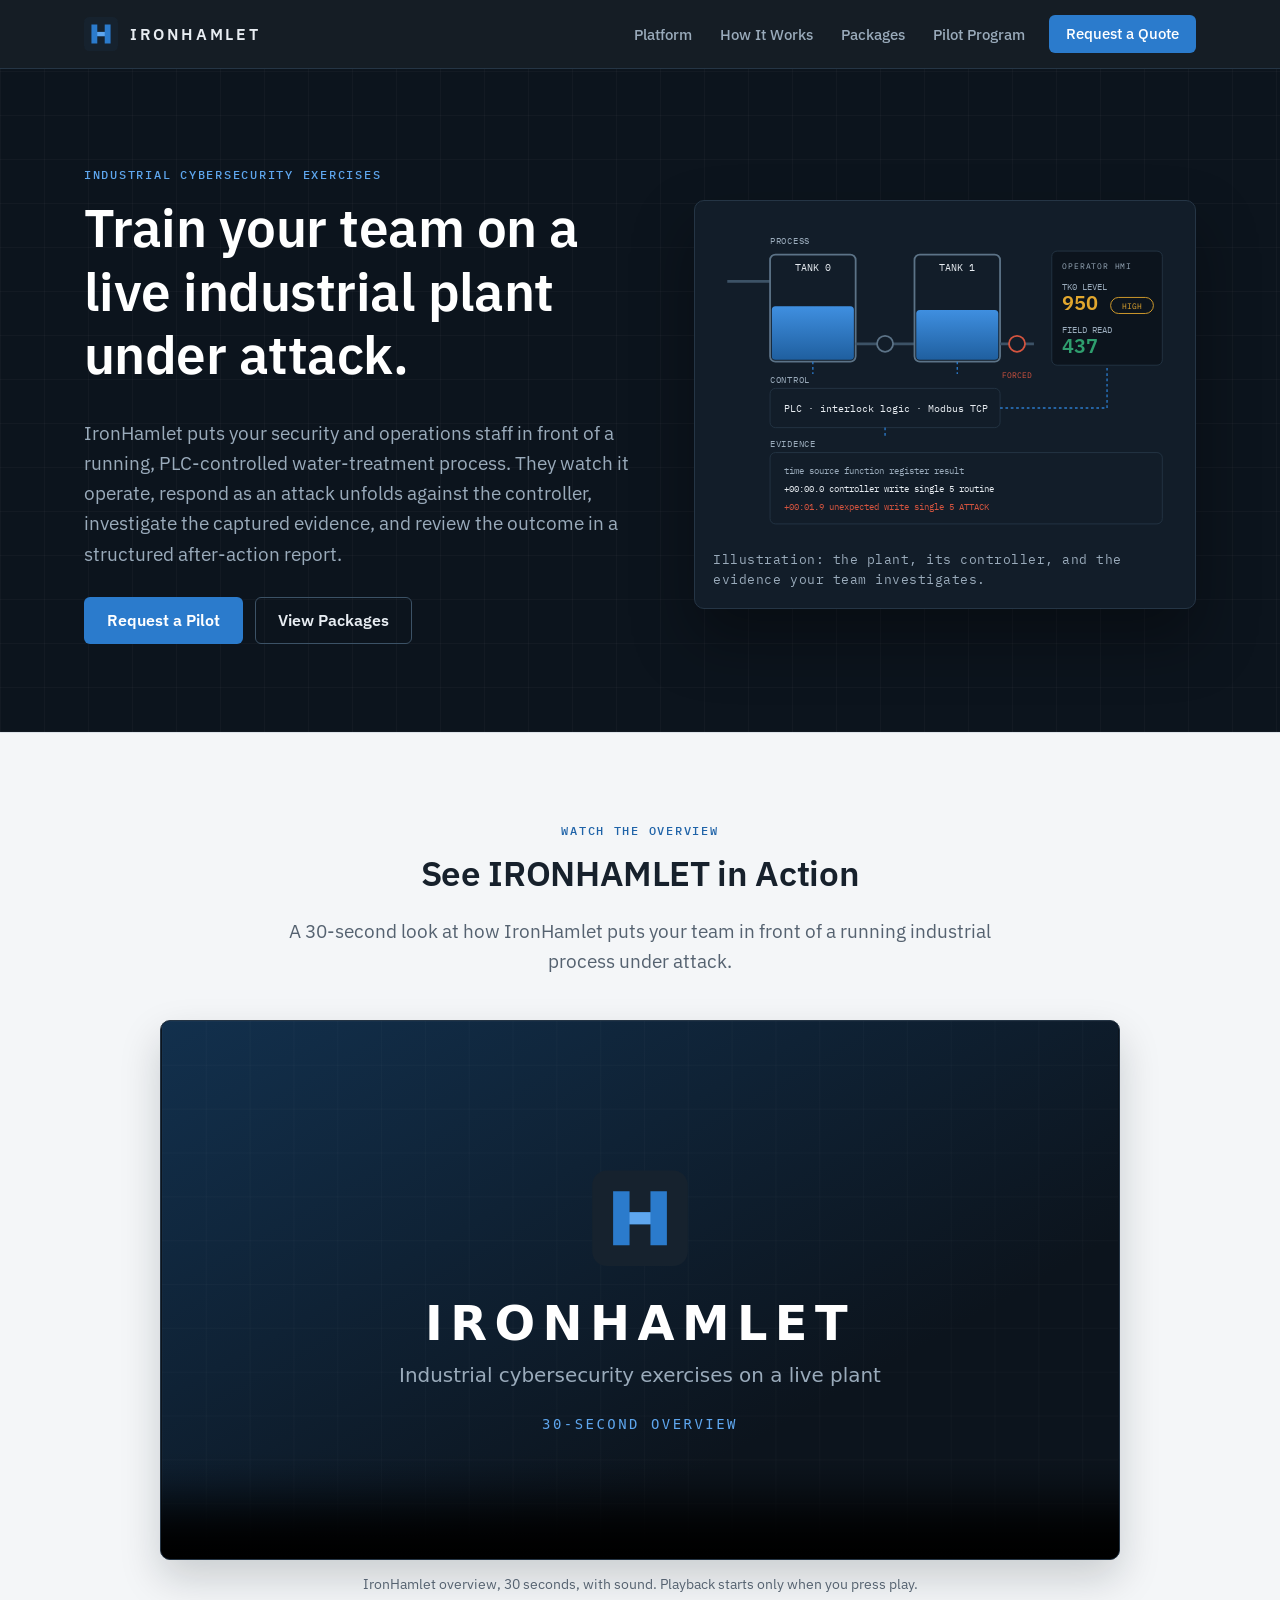
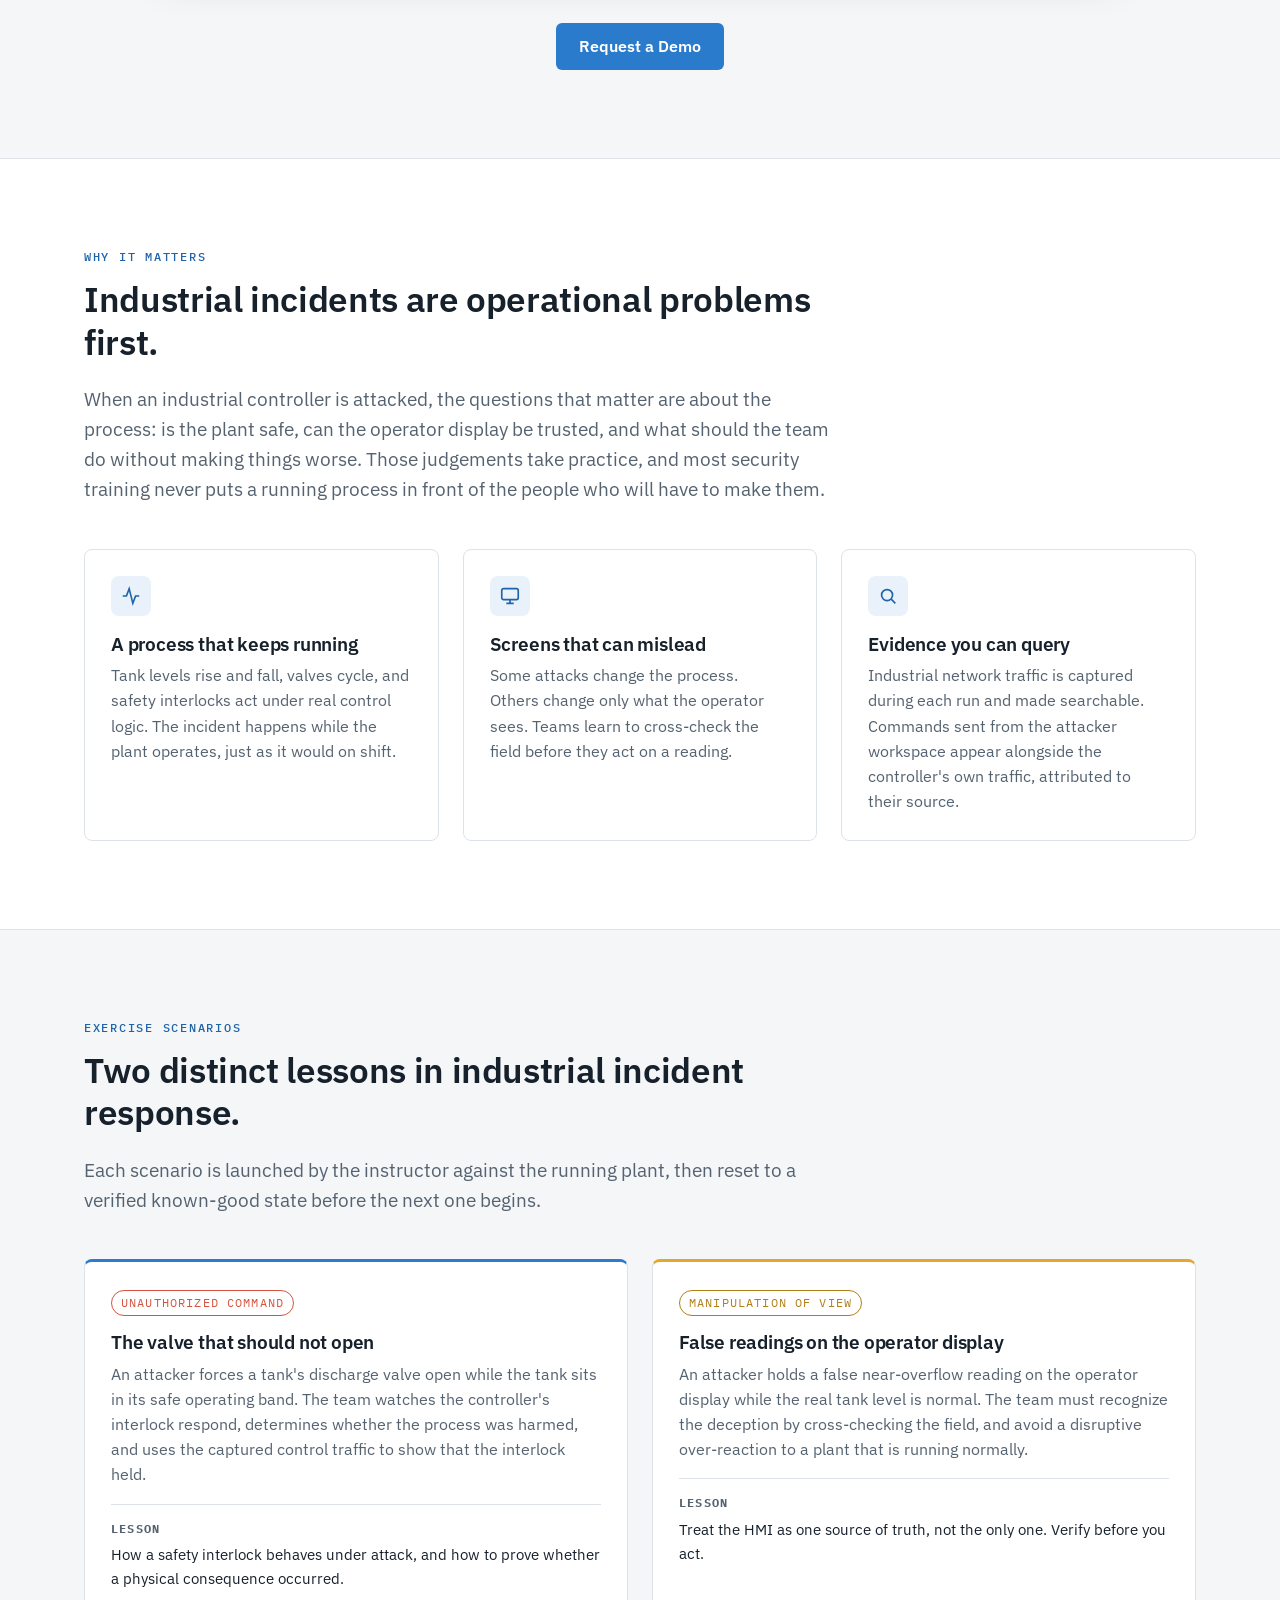
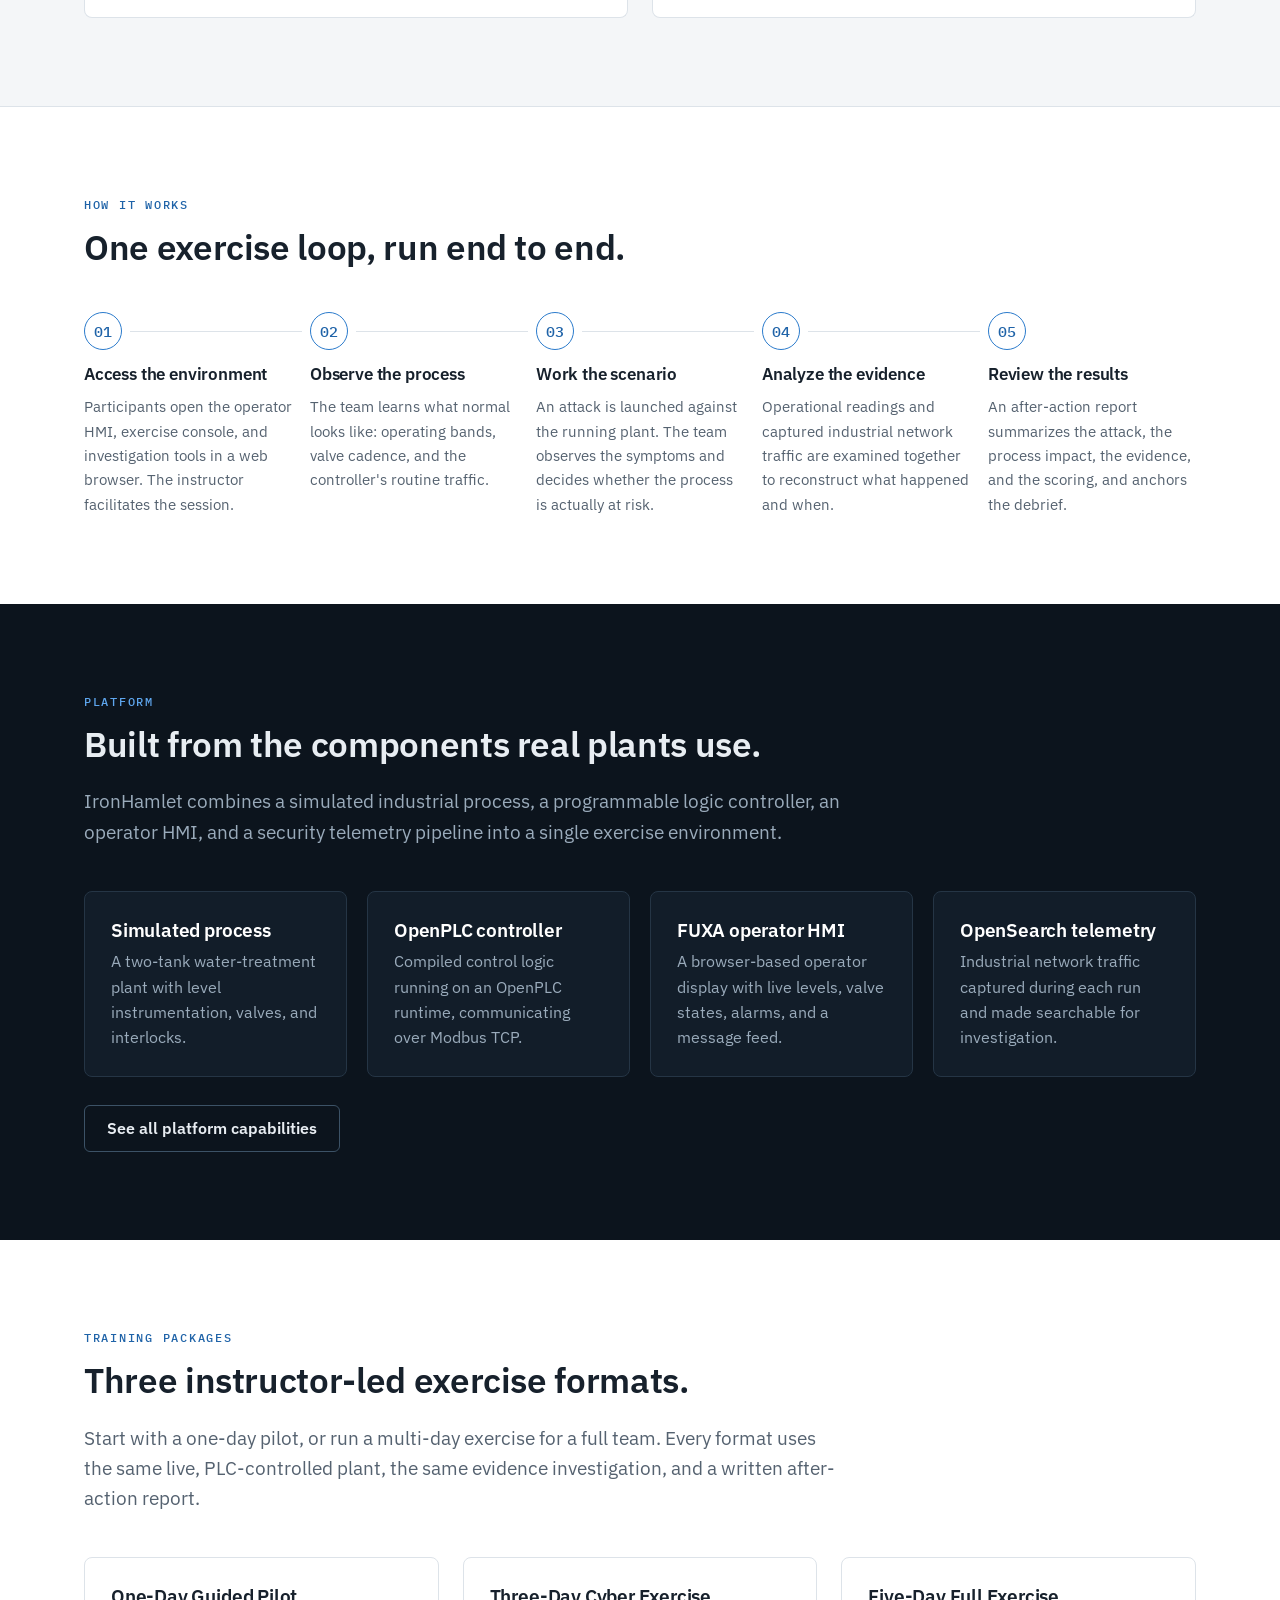
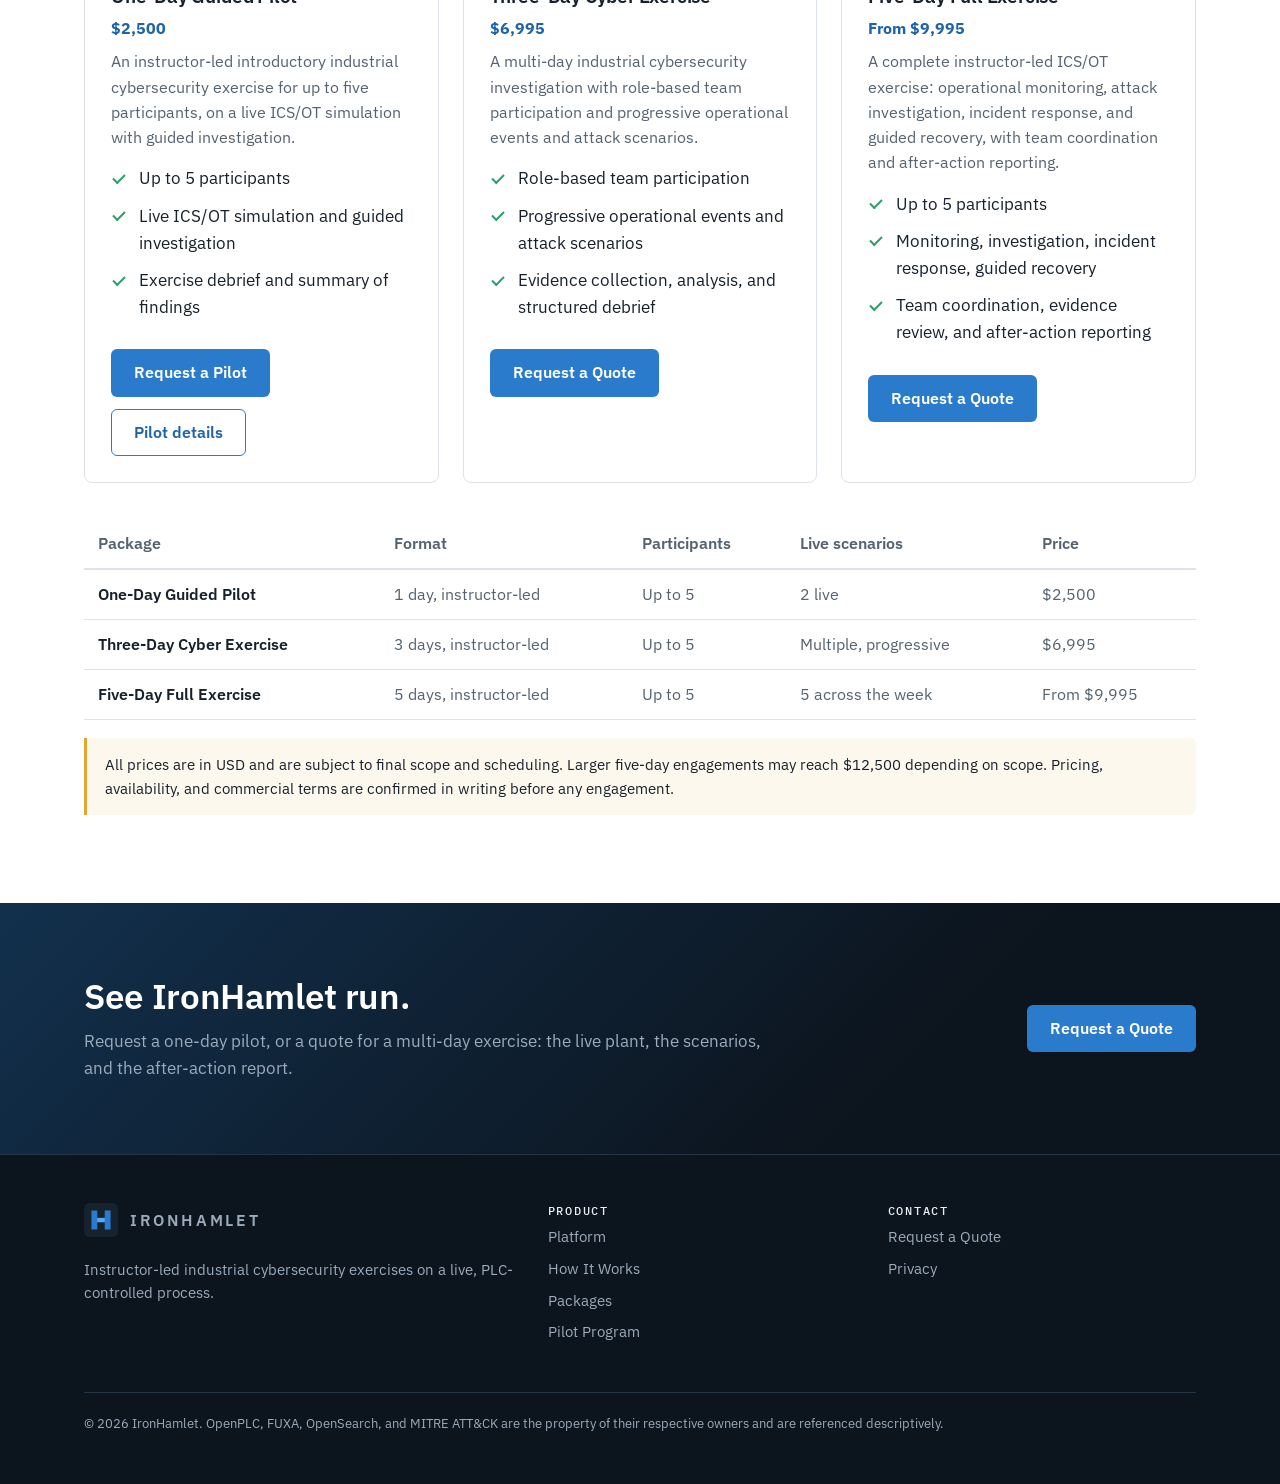
==== commit d357f576: "Merge origin/main (pricing packages) with homepage commercial" ====
--- a/index.html
+++ b/index.html
@@ -50,8 +50,9 @@
       <nav id="site-nav" class="nav" aria-label="Primary">
         <a href="./platform/">Platform</a>
         <a href="#how-it-works">How It Works</a>
+        <a href="#packages">Packages</a>
         <a href="./pilot/">Pilot Program</a>
-        <a class="btn btn-primary" href="./contact/">Request a Demo</a>
+        <a class="btn btn-primary" href="./contact/">Request a Quote</a>
       </nav>
     </div>
   </header>
@@ -64,8 +65,8 @@
           <h1>Train your team on a live industrial plant under attack.</h1>
           <p class="lead">IronHamlet puts your security and operations staff in front of a running, PLC-controlled water-treatment process. They watch it operate, respond as an attack unfolds against the controller, investigate the captured evidence, and review the outcome in a structured after-action report.</p>
           <div class="btn-row">
-            <a class="btn btn-primary" href="./contact/">Request a Demo</a>
-            <a class="btn btn-secondary" href="./platform/">Explore the Platform</a>
+            <a class="btn btn-primary" href="./contact/">Request a Pilot</a>
+            <a class="btn btn-secondary" href="#packages">View Packages</a>
           </div>
         </div>
 
@@ -243,33 +244,59 @@
       </div>
     </section>
 
-    <section>
-      <div class="container">
-        <div class="split">
-          <div>
-            <p class="eyebrow">Pilot program</p>
-            <h2>A one-day guided pilot for your team.</h2>
-            <p class="lead">Up to five participants work two live scenarios with an instructor, from plant orientation through a consolidated after-action review.</p>
+    <section id="packages">
+      <div class="container">
+        <div class="section-head">
+          <p class="eyebrow">Training packages</p>
+          <h2>Three instructor-led exercise formats.</h2>
+          <p class="lead">Start with a one-day pilot, or run a multi-day exercise for a full team. Every format uses the same live, PLC-controlled plant, the same evidence investigation, and a written after-action report.</p>
+        </div>
+        <div class="grid-3">
+          <div class="card">
+            <h3>One-Day Guided Pilot</h3>
+            <p class="price"><strong>$2,500</strong></p>
+            <p>An instructor-led introductory industrial cybersecurity exercise for up to five participants, on a live ICS/OT simulation with guided investigation.</p>
             <ul class="checks">
-              <li>Plant orientation and baseline of normal operations</li>
-              <li>Two live incident scenarios with guided debriefs</li>
-              <li>Evidence investigation in the telemetry console</li>
-              <li>Team after-action review and written report</li>
+              <li>Up to 5 participants</li>
+              <li>Live ICS/OT simulation and guided investigation</li>
+              <li>Exercise debrief and summary of findings</li>
             </ul>
-            <div class="btn-row">
-              <a class="btn btn-primary" href="./pilot/">View pilot details</a>
-            </div>
-          </div>
-          <div class="dark" style="border-radius:10px;padding:28px">
-            <dl class="facts">
-              <div><dt>Format</dt><dd>1 day</dd></div>
-              <div><dt>Team</dt><dd>Up to 5</dd></div>
-              <div><dt>Scenarios</dt><dd>2 live</dd></div>
-              <div><dt>Proposed</dt><dd>$2,500</dd></div>
-            </dl>
-            <p class="note" style="margin:20px 0 0">Pilot pricing is proposed. Availability and final commercial terms are confirmed in writing before any engagement.</p>
-          </div>
-        </div>
+            <div class="btn-row"><a class="btn btn-primary" href="./contact/">Request a Pilot</a> <a class="btn btn-secondary" href="./pilot/">Pilot details</a></div>
+          </div>
+          <div class="card">
+            <h3>Three-Day Cyber Exercise</h3>
+            <p class="price"><strong>$6,995</strong></p>
+            <p>A multi-day industrial cybersecurity investigation with role-based team participation and progressive operational events and attack scenarios.</p>
+            <ul class="checks">
+              <li>Role-based team participation</li>
+              <li>Progressive operational events and attack scenarios</li>
+              <li>Evidence collection, analysis, and structured debrief</li>
+            </ul>
+            <div class="btn-row"><a class="btn btn-primary" href="./contact/">Request a Quote</a></div>
+          </div>
+          <div class="card">
+            <h3>Five-Day Full Exercise</h3>
+            <p class="price"><strong>From $9,995</strong></p>
+            <p>A complete instructor-led ICS/OT exercise: operational monitoring, attack investigation, incident response, and guided recovery, with team coordination and after-action reporting.</p>
+            <ul class="checks">
+              <li>Up to 5 participants</li>
+              <li>Monitoring, investigation, incident response, guided recovery</li>
+              <li>Team coordination, evidence review, and after-action reporting</li>
+            </ul>
+            <div class="btn-row"><a class="btn btn-primary" href="./contact/">Request a Quote</a></div>
+          </div>
+        </div>
+
+        <table class="pricing-table">
+          <caption class="sr-only">IronHamlet exercise packages compared</caption>
+          <thead><tr><th scope="col">Package</th><th scope="col">Format</th><th scope="col">Participants</th><th scope="col">Live scenarios</th><th scope="col">Price</th></tr></thead>
+          <tbody>
+            <tr><th scope="row">One-Day Guided Pilot</th><td>1 day, instructor-led</td><td>Up to 5</td><td>2 live</td><td>$2,500</td></tr>
+            <tr><th scope="row">Three-Day Cyber Exercise</th><td>3 days, instructor-led</td><td>Up to 5</td><td>Multiple, progressive</td><td>$6,995</td></tr>
+            <tr><th scope="row">Five-Day Full Exercise</th><td>5 days, instructor-led</td><td>Up to 5</td><td>5 across the week</td><td>From $9,995</td></tr>
+          </tbody>
+        </table>
+        <p class="note" style="margin:18px 0 0">All prices are in USD and are subject to final scope and scheduling. Larger five-day engagements may reach $12,500 depending on scope. Pricing, availability, and commercial terms are confirmed in writing before any engagement.</p>
       </div>
     </section>
 
@@ -277,9 +304,9 @@
       <div class="container">
         <div>
           <h2>See IronHamlet run.</h2>
-          <p>Request a guided demonstration of the plant, a live scenario, and the after-action report.</p>
-        </div>
-        <a class="btn btn-primary" href="./contact/">Request a Demo</a>
+          <p>Request a one-day pilot, or a quote for a multi-day exercise: the live plant, the scenarios, and the after-action report.</p>
+        </div>
+        <a class="btn btn-primary" href="./contact/">Request a Quote</a>
       </div>
     </section>
   </main>
@@ -298,13 +325,14 @@
         <ul>
           <li><a href="./platform/">Platform</a></li>
           <li><a href="#how-it-works">How It Works</a></li>
+          <li><a href="#packages">Packages</a></li>
           <li><a href="./pilot/">Pilot Program</a></li>
         </ul>
       </div>
       <div>
         <h4>Contact</h4>
         <ul>
-          <li><a href="./contact/">Request a Demo</a></li>
+          <li><a href="./contact/">Request a Quote</a></li>
           <li><a href="./privacy/">Privacy</a></li>
         </ul>
       </div>
--- a/assets/css/site.css
+++ b/assets/css/site.css
@@ -333,3 +333,14 @@
 
 .page-hero .lead { color: var(--muted-on-dark); }
 .page-hero .eyebrow { color: var(--accent-on-dark); }
+
+/* Pricing / packages (2026-11-02) */
+.price { font-size: 1.55rem; color: var(--text); margin: .15em 0 .55em; }
+.price strong { color: var(--accent-strong); }
+.pricing-table { width: 100%; border-collapse: collapse; margin-top: 36px; font-size: .98rem; }
+.pricing-table th, .pricing-table td { text-align: left; padding: 12px 14px; border-bottom: 1px solid var(--line); }
+.pricing-table thead th { color: var(--text-muted); font-weight: 600; border-bottom: 2px solid var(--line); }
+.pricing-table tbody th { font-weight: 600; color: var(--text); }
+.pricing-table td { color: var(--text-muted); }
+@media (max-width: 680px) { .pricing-table { font-size: .9rem; } .pricing-table th, .pricing-table td { padding: 10px 8px; } }
+.sr-only { position: absolute; width: 1px; height: 1px; padding: 0; margin: -1px; overflow: hidden; clip: rect(0,0,0,0); white-space: nowrap; border: 0; }
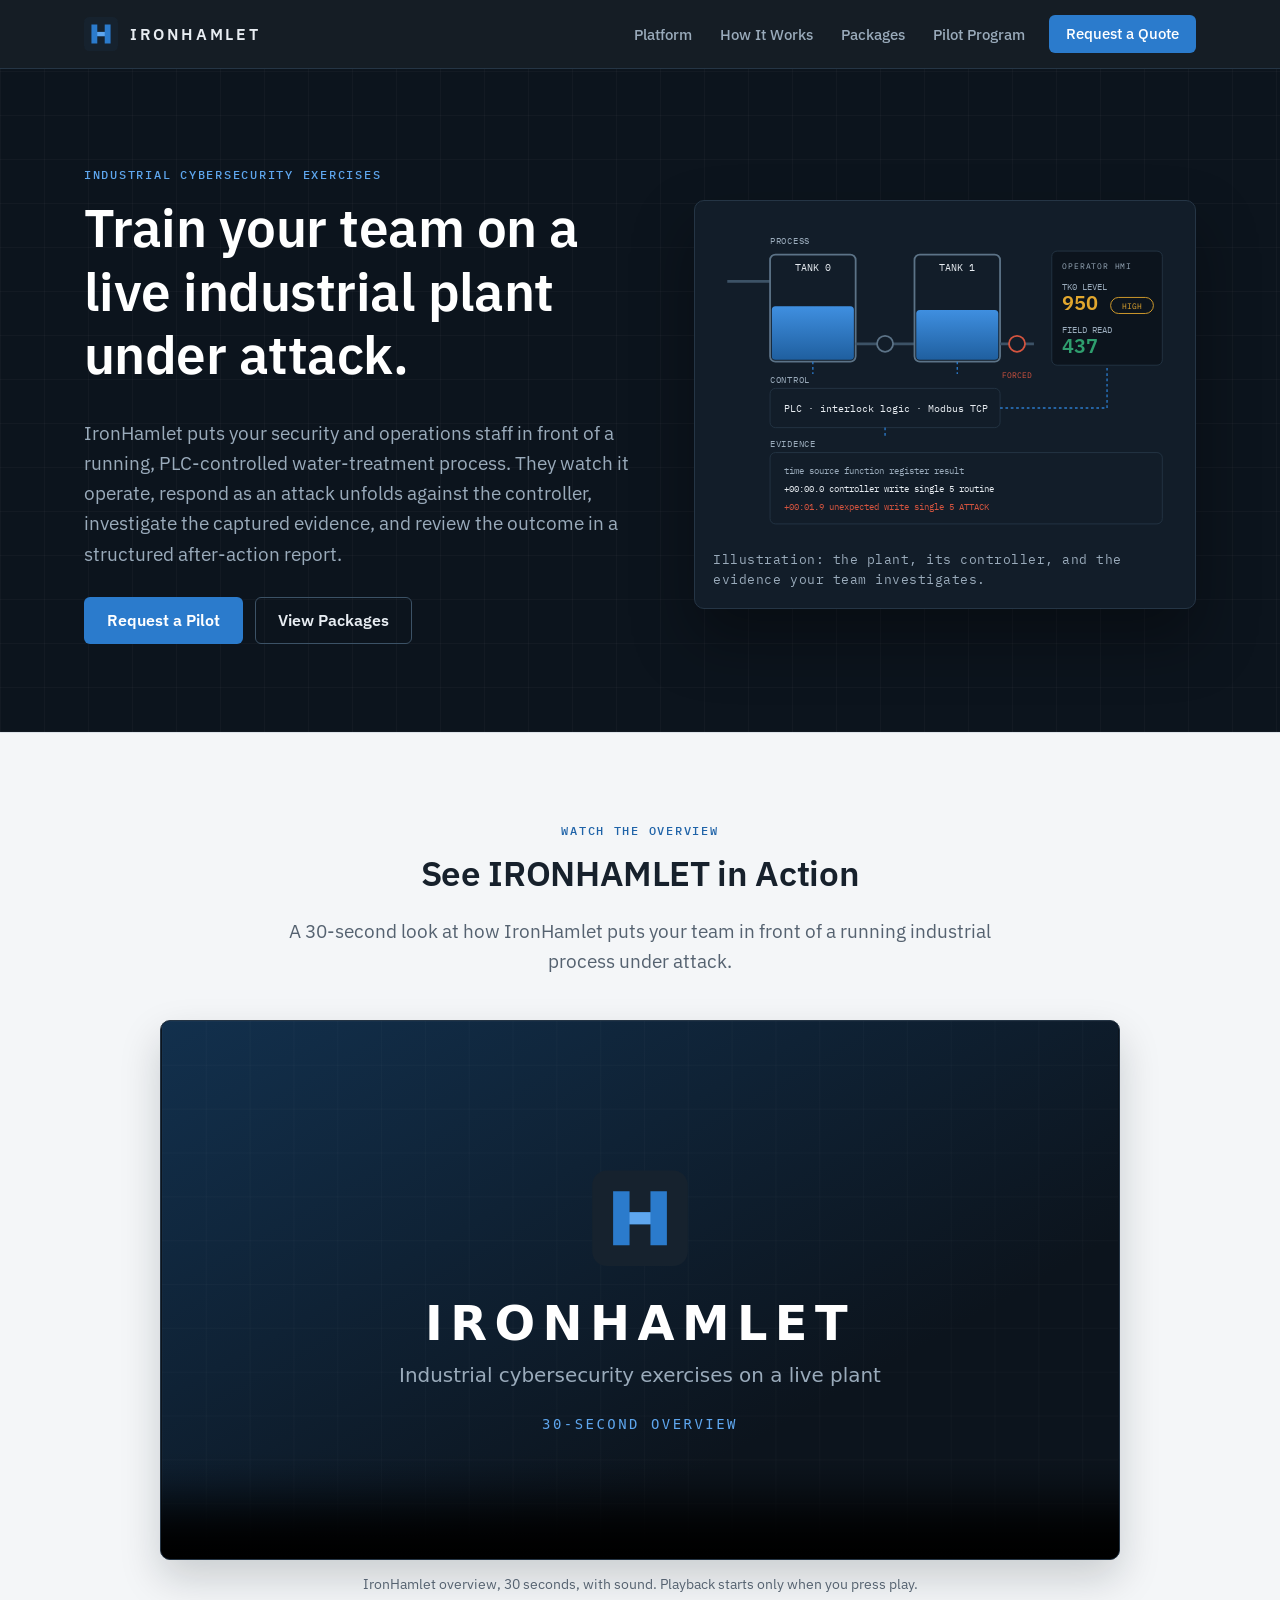
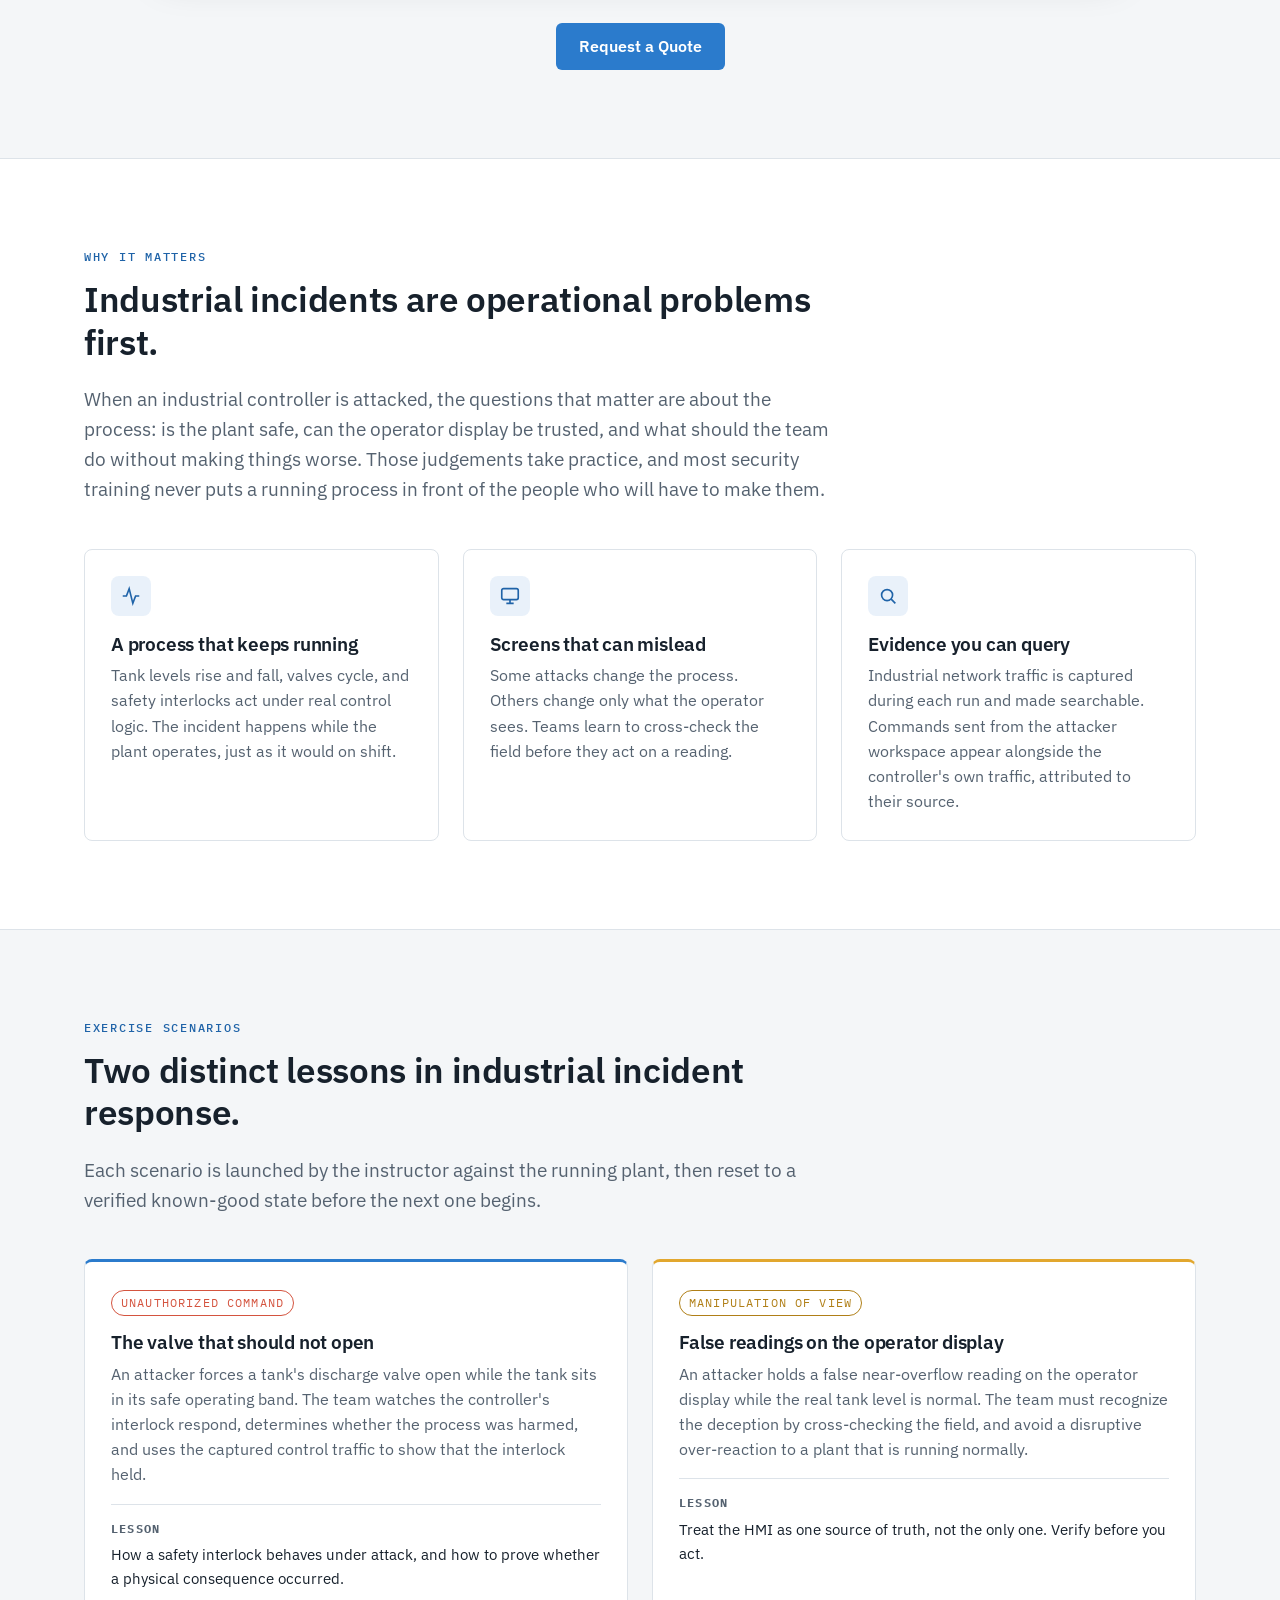
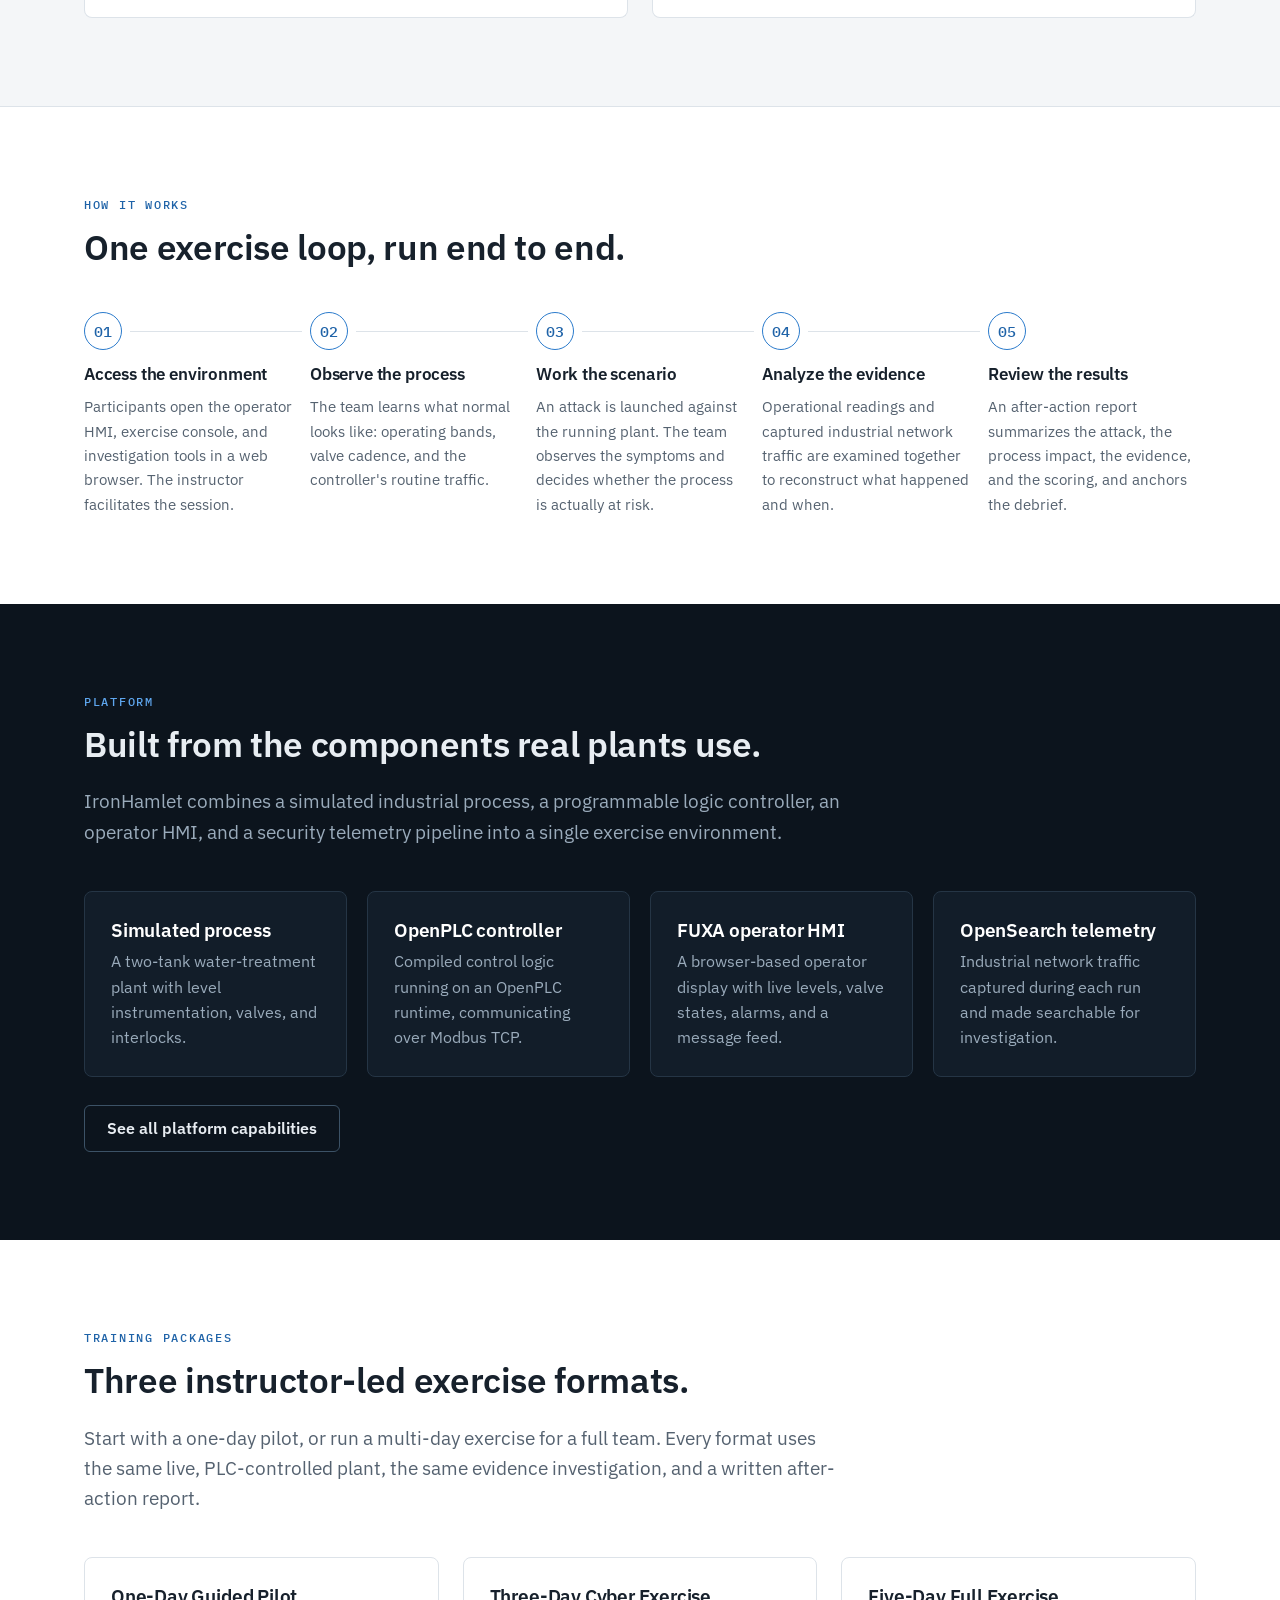
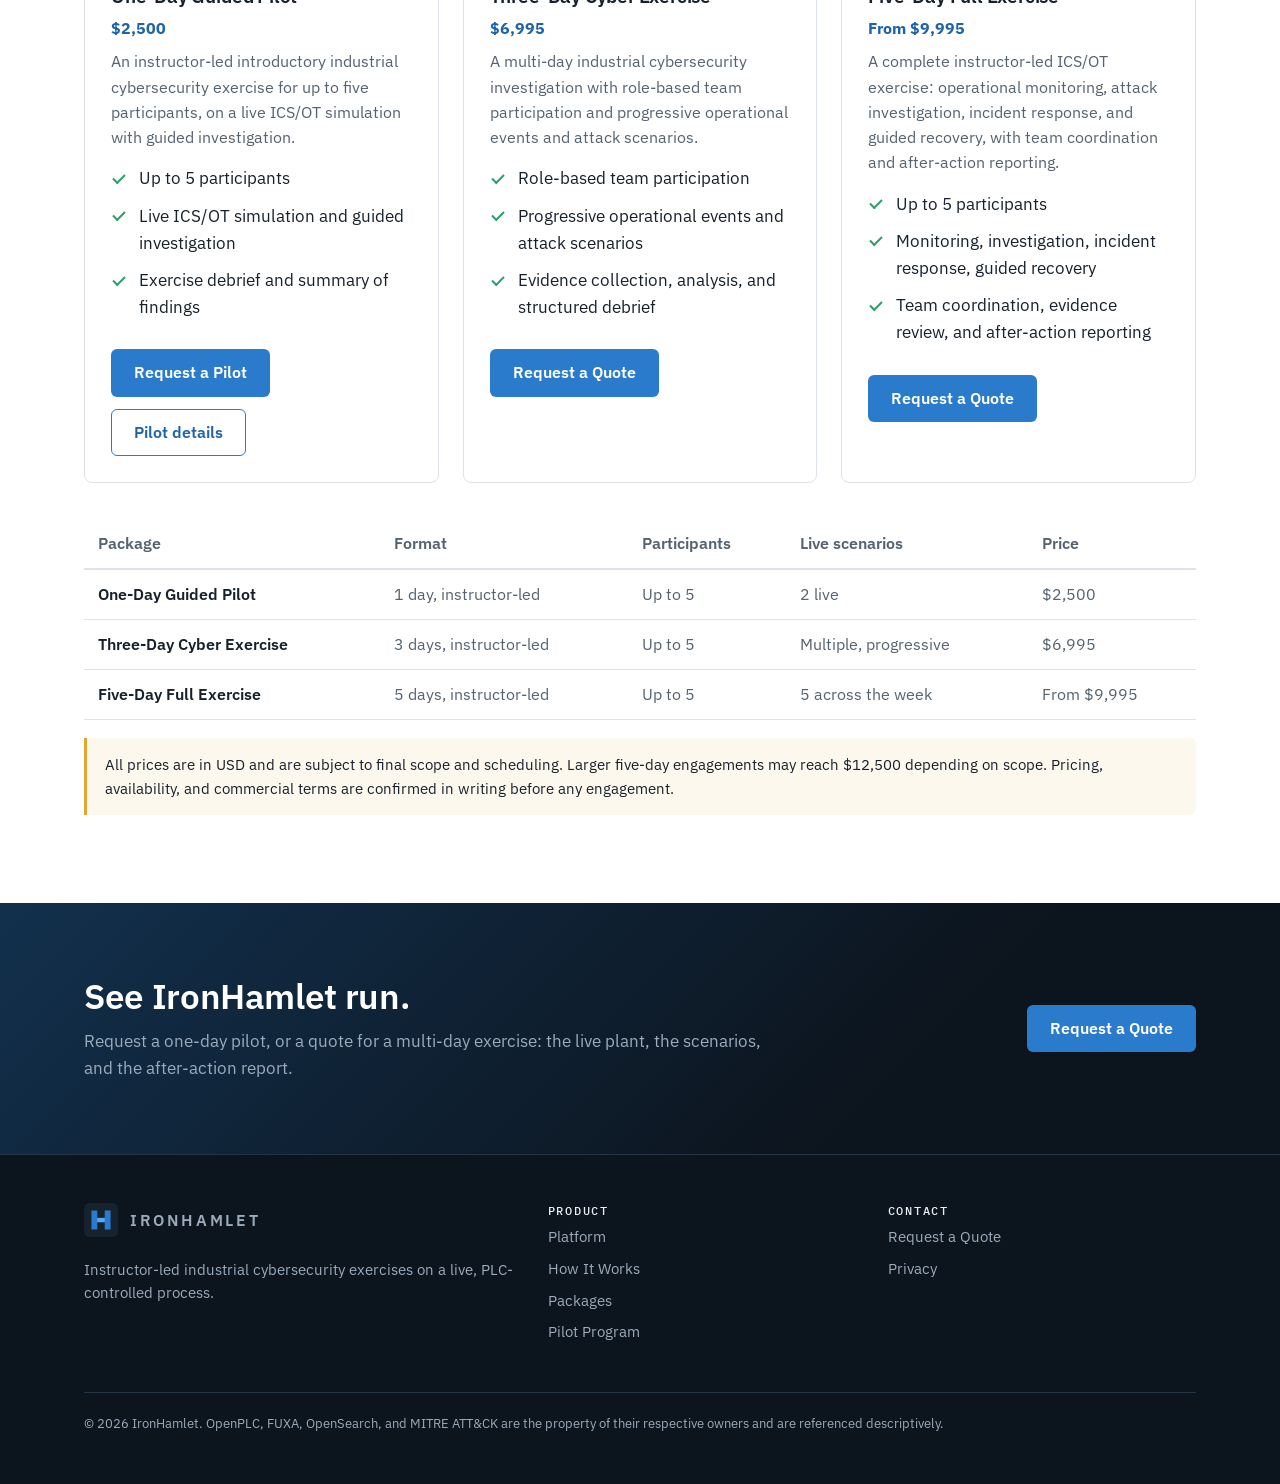
==== commit 0d97f4c6: "Contact: route pilot and quote inquiries to spencer@ironhamlet.com; align commercial CTA with Reques" ====
--- a/index.html
+++ b/index.html
@@ -138,7 +138,7 @@
           <figcaption id="video-desc">IronHamlet overview, 30 seconds, with sound. Playback starts only when you press play.</figcaption>
         </figure>
         <div class="btn-row">
-          <a class="btn btn-primary" href="./contact/">Request a Demo</a>
+          <a class="btn btn-primary" href="./contact/">Request a Quote</a>
         </div>
       </div>
     </section>
